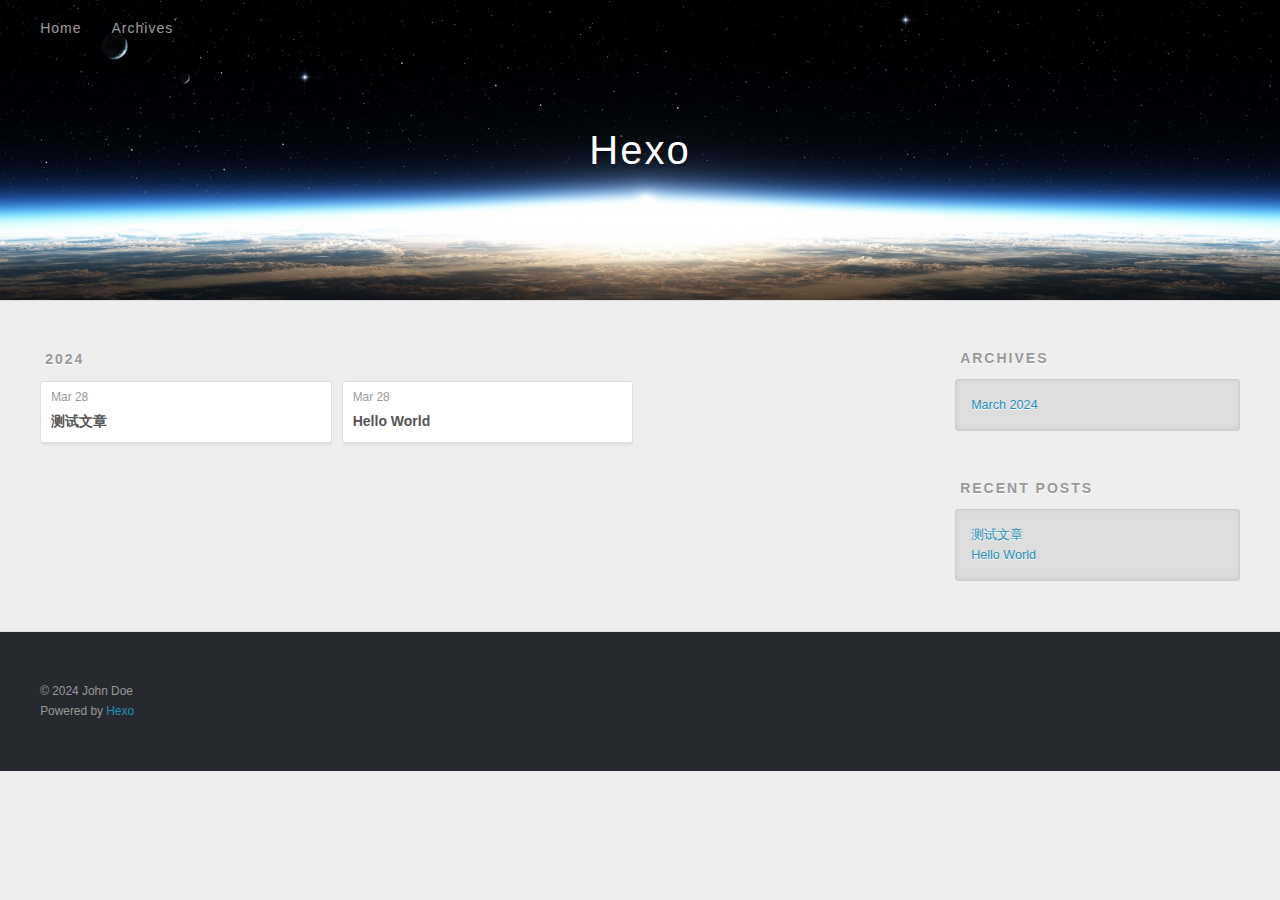
==== archives/index.html @ 07e9a126 "Site updated: 2024-03-28 12:06:29" ====
<!DOCTYPE html>
<html>
<head>
  <meta charset="utf-8">
  
  
  <title>Archives | Hexo</title>
  <meta name="viewport" content="width=device-width, initial-scale=1, shrink-to-fit=no">
  <meta property="og:type" content="website">
<meta property="og:title" content="Hexo">
<meta property="og:url" content="http://example.com/archives/index.html">
<meta property="og:site_name" content="Hexo">
<meta property="og:locale" content="en_US">
<meta property="article:author" content="John Doe">
<meta name="twitter:card" content="summary">
  
    <link rel="alternate" href="/atom.xml" title="Hexo" type="application/atom+xml">
  
  
    <link rel="shortcut icon" href="/favicon.png">
  
  
  
<link rel="stylesheet" href="/css/style.css">

  
    
<link rel="stylesheet" href="/fancybox/jquery.fancybox.min.css">

  
  
<meta name="generator" content="Hexo 7.1.1"></head>

<body>
  <div id="container">
    <div id="wrap">
      <header id="header">
  <div id="banner"></div>
  <div id="header-outer" class="outer">
    <div id="header-title" class="inner">
      <h1 id="logo-wrap">
        <a href="/" id="logo">Hexo</a>
      </h1>
      
    </div>
    <div id="header-inner" class="inner">
      <nav id="main-nav">
        <a id="main-nav-toggle" class="nav-icon"><span class="fa fa-bars"></span></a>
        
          <a class="main-nav-link" href="/">Home</a>
        
          <a class="main-nav-link" href="/archives">Archives</a>
        
      </nav>
      <nav id="sub-nav">
        
        
          <a class="nav-icon" href="/atom.xml" title="RSS Feed"><span class="fa fa-rss"></span></a>
        
        <a class="nav-icon nav-search-btn" title="Search"><span class="fa fa-search"></span></a>
      </nav>
      <div id="search-form-wrap">
        <form action="//google.com/search" method="get" accept-charset="UTF-8" class="search-form"><input type="search" name="q" class="search-form-input" placeholder="Search"><button type="submit" class="search-form-submit">&#xF002;</button><input type="hidden" name="sitesearch" value="http://example.com"></form>
      </div>
    </div>
  </div>
</header>

      <div class="outer">
        <section id="main">
  
  
    
    
      
      
      <section class="archives-wrap">
        <div class="archive-year-wrap">
          <a href="/archives/2024" class="archive-year">2024</a>
        </div>
        <div class="archives">
    
    <article class="archive-article archive-type-post">
  <div class="archive-article-inner">
    <header class="archive-article-header">
      <a href="/2024/03/28/%E6%B5%8B%E8%AF%95%E6%96%87%E7%AB%A0/" class="archive-article-date">
  <time class="dt-published" datetime="2024-03-28T04:05:07.000Z" itemprop="datePublished">Mar 28</time>
</a>
      
  
    <h1 itemprop="name">
      <a class="archive-article-title" href="/2024/03/28/%E6%B5%8B%E8%AF%95%E6%96%87%E7%AB%A0/">测试文章</a>
    </h1>
  

    </header>
  </div>
</article>
  
    
    
    <article class="archive-article archive-type-post">
  <div class="archive-article-inner">
    <header class="archive-article-header">
      <a href="/2024/03/28/hello-world/" class="archive-article-date">
  <time class="dt-published" datetime="2024-03-28T03:51:41.399Z" itemprop="datePublished">Mar 28</time>
</a>
      
  
    <h1 itemprop="name">
      <a class="archive-article-title" href="/2024/03/28/hello-world/">Hello World</a>
    </h1>
  

    </header>
  </div>
</article>
  
  
    </div></section>
  


</section>
        
          <aside id="sidebar">
  
    

  
    

  
    
  
    
  <div class="widget-wrap">
    <h3 class="widget-title">Archives</h3>
    <div class="widget">
      <ul class="archive-list"><li class="archive-list-item"><a class="archive-list-link" href="/archives/2024/03/">March 2024</a></li></ul>
    </div>
  </div>


  
    
  <div class="widget-wrap">
    <h3 class="widget-title">Recent Posts</h3>
    <div class="widget">
      <ul>
        
          <li>
            <a href="/2024/03/28/%E6%B5%8B%E8%AF%95%E6%96%87%E7%AB%A0/">测试文章</a>
          </li>
        
          <li>
            <a href="/2024/03/28/hello-world/">Hello World</a>
          </li>
        
      </ul>
    </div>
  </div>

  
</aside>
        
      </div>
      <footer id="footer">
  
  <div class="outer">
    <div id="footer-info" class="inner">
      
      &copy; 2024 John Doe<br>
      Powered by <a href="https://hexo.io/" target="_blank">Hexo</a>
    </div>
  </div>
</footer>

    </div>
    <nav id="mobile-nav">
  
    <a href="/" class="mobile-nav-link">Home</a>
  
    <a href="/archives" class="mobile-nav-link">Archives</a>
  
</nav>
    


<script src="/js/jquery-3.6.4.min.js"></script>



  
<script src="/fancybox/jquery.fancybox.min.js"></script>




<script src="/js/script.js"></script>





  </div>
</body>
</html>
---- css/style.css ----
body {
  width: 100%;
}
body:before,
body:after {
  content: "";
  display: table;
}
body:after {
  clear: both;
}
html,
body,
div,
span,
applet,
object,
iframe,
h1,
h2,
h3,
h4,
h5,
h6,
p,
blockquote,
pre,
a,
abbr,
acronym,
address,
big,
cite,
code,
del,
dfn,
em,
img,
ins,
kbd,
q,
s,
samp,
small,
strike,
strong,
sub,
sup,
tt,
var,
dl,
dt,
dd,
ol,
ul,
li,
fieldset,
form,
label,
legend,
table,
caption,
tbody,
tfoot,
thead,
tr,
th,
td {
  margin: 0;
  padding: 0;
  border: 0;
  outline: 0;
  font-weight: inherit;
  font-style: inherit;
  font-family: inherit;
  font-size: 100%;
  vertical-align: baseline;
}
body {
  line-height: 1;
  color: #000;
  background: #fff;
}
ol,
ul {
  list-style: none;
}
table {
  border-collapse: separate;
  border-spacing: 0;
  vertical-align: middle;
}
caption,
th,
td {
  text-align: left;
  font-weight: normal;
  vertical-align: middle;
}
a img {
  border: none;
}
input,
button {
  margin: 0;
  padding: 0;
}
input::-moz-focus-inner,
button::-moz-focus-inner {
  border: 0;
  padding: 0;
}
html,
body,
#container {
  height: 100%;
}
body {
  background: #eee;
  font: 14px -apple-system, BlinkMacSystemFont, "Segoe UI", "Roboto", "Oxygen", "Ubuntu", "Cantarell", "Fira Sans", "Droid Sans", "Helvetica Neue", sans-serif;
  -webkit-text-size-adjust: 100%;
}
.outer {
  max-width: 1220px;
  margin: 0 auto;
  padding: 0 20px;
}
.outer:before,
.outer:after {
  content: "";
  display: table;
}
.outer:after {
  clear: both;
}
.inner {
  display: inline;
  float: left;
  width: 98.33333333333333%;
  margin: 0 0.833333333333333%;
}
.left,
.alignleft {
  float: left;
}
.right,
.alignright {
  float: right;
}
.clear {
  clear: both;
}
#container {
  position: relative;
}
.mobile-nav-on {
  overflow: hidden;
}
#wrap {
  height: 100%;
  width: 100%;
  position: absolute;
  top: 0;
  left: 0;
  -webkit-transition: 0.2s ease-out;
  -moz-transition: 0.2s ease-out;
  -ms-transition: 0.2s ease-out;
  transition: 0.2s ease-out;
  z-index: 1;
  background: #eee;
}
.mobile-nav-on #wrap {
  left: 280px;
}
@media screen and (min-width: 768px) {
  #main {
    display: inline;
    float: left;
    width: 73.33333333333333%;
    margin: 0 0.833333333333333%;
  }
}
.article-date,
.article-category-link,
.archive-year,
.widget-title {
  text-decoration: none;
  text-transform: uppercase;
  letter-spacing: 2px;
  color: #999;
  margin-bottom: 1em;
  margin-left: 5px;
  line-height: 1em;
  text-shadow: 0 1px #fff;
  font-weight: bold;
}
.article-inner,
.archive-article-inner {
  background: #fff;
  -webkit-box-shadow: 1px 2px 3px #ddd;
  box-shadow: 1px 2px 3px #ddd;
  border: 1px solid #ddd;
  border-radius: 3px;
}
.article-entry h1,
.widget h1 {
  font-size: 2em;
}
.article-entry h2,
.widget h2 {
  font-size: 1.5em;
}
.article-entry h3,
.widget h3 {
  font-size: 1.3em;
}
.article-entry h4,
.widget h4 {
  font-size: 1.2em;
}
.article-entry h5,
.widget h5 {
  font-size: 1em;
}
.article-entry h6,
.widget h6 {
  font-size: 1em;
  color: #999;
}
.article-entry hr,
.widget hr {
  border: 1px dashed #ddd;
}
.article-entry strong,
.widget strong {
  font-weight: bold;
}
.article-entry em,
.widget em,
.article-entry cite,
.widget cite {
  font-style: italic;
}
.article-entry sup,
.widget sup,
.article-entry sub,
.widget sub {
  font-size: 0.75em;
  line-height: 0;
  position: relative;
  vertical-align: baseline;
}
.article-entry sup,
.widget sup {
  top: -0.5em;
}
.article-entry sub,
.widget sub {
  bottom: -0.2em;
}
.article-entry small,
.widget small {
  font-size: 0.85em;
}
.article-entry acronym,
.widget acronym,
.article-entry abbr,
.widget abbr {
  border-bottom: 1px dotted;
}
.article-entry ul,
.widget ul,
.article-entry ol,
.widget ol,
.article-entry dl,
.widget dl {
  margin: 0 20px;
  line-height: 1.6em;
}
.article-entry ul ul,
.widget ul ul,
.article-entry ol ul,
.widget ol ul,
.article-entry ul ol,
.widget ul ol,
.article-entry ol ol,
.widget ol ol {
  margin-top: 0;
  margin-bottom: 0;
}
.article-entry ul,
.widget ul {
  list-style: disc;
}
.article-entry ol,
.widget ol {
  list-style: decimal;
}
.article-entry dt,
.widget dt {
  font-weight: bold;
}
#header {
  height: 300px;
  position: relative;
  border-bottom: 1px solid #ddd;
}
#header:before,
#header:after {
  content: "";
  position: absolute;
  left: 0;
  right: 0;
  height: 40px;
}
#header:before {
  top: 0;
  background: -webkit-linear-gradient(rgba(0,0,0,0.2), transparent);
  background: -moz-linear-gradient(rgba(0,0,0,0.2), transparent);
  background: -ms-linear-gradient(rgba(0,0,0,0.2), transparent);
  background: linear-gradient(rgba(0,0,0,0.2), transparent);
}
#header:after {
  bottom: 0;
  background: -webkit-linear-gradient(transparent, rgba(0,0,0,0.2));
  background: -moz-linear-gradient(transparent, rgba(0,0,0,0.2));
  background: -ms-linear-gradient(transparent, rgba(0,0,0,0.2));
  background: linear-gradient(transparent, rgba(0,0,0,0.2));
}
#header-outer {
  height: 100%;
  position: relative;
}
#header-inner {
  position: relative;
  overflow: hidden;
}
#banner {
  position: absolute;
  top: 0;
  left: 0;
  width: 100%;
  height: 100%;
  background: url("images/banner.jpg") center #000;
  background-size: cover;
  z-index: -1;
}
#header-title {
  text-align: center;
  height: 40px;
  position: absolute;
  top: 50%;
  left: 0;
  margin-top: -20px;
}
#logo,
#subtitle {
  text-decoration: none;
  color: #fff;
  font-weight: 300;
  text-shadow: 0 1px 4px rgba(0,0,0,0.3);
}
#logo {
  font-size: 40px;
  line-height: 40px;
  letter-spacing: 2px;
}
#subtitle {
  font-size: 16px;
  line-height: 16px;
  letter-spacing: 1px;
}
#subtitle-wrap {
  margin-top: 16px;
}
#main-nav {
  float: left;
  margin-left: -15px;
}
.nav-icon,
.main-nav-link {
  float: left;
  color: #fff;
  opacity: 0.6;
  text-decoration: none;
  text-shadow: 0 1px rgba(0,0,0,0.2);
  -webkit-transition: opacity 0.2s;
  -moz-transition: opacity 0.2s;
  -ms-transition: opacity 0.2s;
  transition: opacity 0.2s;
  display: block;
  padding: 20px 15px;
}
.nav-icon:hover,
.main-nav-link:hover {
  opacity: 1;
}
.nav-icon {
  text-align: center;
  font-size: 14px;
  width: 14px;
  height: 14px;
  padding: 20px 15px;
  position: relative;
  cursor: pointer;
}
.main-nav-link {
  font-weight: 300;
  letter-spacing: 1px;
}
@media screen and (max-width: 479px) {
  .main-nav-link {
    display: none;
  }
}
#main-nav-toggle {
  display: none;
}
@media screen and (max-width: 479px) {
  #main-nav-toggle {
    display: block;
  }
}
#sub-nav {
  float: right;
  margin-right: -15px;
}
#search-form-wrap {
  position: absolute;
  top: 15px;
  width: 150px;
  height: 30px;
  right: -150px;
  opacity: 0;
  -webkit-transition: 0.2s ease-out;
  -moz-transition: 0.2s ease-out;
  -ms-transition: 0.2s ease-out;
  transition: 0.2s ease-out;
}
#search-form-wrap.on {
  opacity: 1;
  right: 0;
}
@media screen and (max-width: 479px) {
  #search-form-wrap {
    width: 100%;
    right: -100%;
  }
}
.search-form {
  position: absolute;
  top: 0;
  left: 0;
  right: 0;
  background: #fff;
  padding: 5px 15px;
  border-radius: 15px;
  -webkit-box-shadow: 0 0 10px rgba(0,0,0,0.3);
  box-shadow: 0 0 10px rgba(0,0,0,0.3);
}
.search-form-input {
  border: none;
  background: none;
  color: #555;
  width: 100%;
  font: 13px -apple-system, BlinkMacSystemFont, "Segoe UI", "Roboto", "Oxygen", "Ubuntu", "Cantarell", "Fira Sans", "Droid Sans", "Helvetica Neue", sans-serif;
  outline: none;
}
.search-form-input::-webkit-search-results-decoration,
.search-form-input::-webkit-search-cancel-button {
  -webkit-appearance: none;
}
.search-form-submit {
  position: absolute;
  top: 50%;
  right: 10px;
  margin-top: -7px;
  font: 13px ForkAwesome;
  border: none;
  background: none;
  color: #bbb;
  cursor: pointer;
}
.search-form-submit:hover,
.search-form-submit:focus {
  color: #777;
}
.article {
  margin: 50px 0;
}
.article-inner {
  overflow: hidden;
}
.article-meta:before,
.article-meta:after {
  content: "";
  display: table;
}
.article-meta:after {
  clear: both;
}
.article-date {
  float: left;
}
.article-category {
  float: left;
  line-height: 1em;
  color: #ccc;
  text-shadow: 0 1px #fff;
  margin-left: 8px;
}
.article-category:before {
  content: "\2022";
}
.article-category-link {
  margin: 0 12px 1em;
}
.article-header {
  padding: 20px 20px 0;
}
.article-title {
  text-decoration: none;
  font-size: 2em;
  font-weight: bold;
  color: #555;
  line-height: 1.1em;
  -webkit-transition: color 0.2s;
  -moz-transition: color 0.2s;
  -ms-transition: color 0.2s;
  transition: color 0.2s;
}
a.article-title:hover {
  color: #258fb8;
}
.article-entry {
  color: #555;
  padding: 0 20px;
}
.article-entry:before,
.article-entry:after {
  content: "";
  display: table;
}
.article-entry:after {
  clear: both;
}
.article-entry p,
.article-entry table {
  line-height: 1.6em;
  margin: 1.6em 0;
}
.article-entry h1,
.article-entry h2,
.article-entry h3,
.article-entry h4,
.article-entry h5,
.article-entry h6 {
  font-weight: bold;
}
.article-entry h1,
.article-entry h2,
.article-entry h3,
.article-entry h4,
.article-entry h5,
.article-entry h6 {
  line-height: 1.1em;
  margin: 1.1em 0;
}
.article-entry a {
  color: #258fb8;
  text-decoration: none;
}
.article-entry a:hover {
  text-decoration: underline;
}
.article-entry ul,
.article-entry ol,
.article-entry dl {
  margin-top: 1.6em;
  margin-bottom: 1.6em;
}
.article-entry img,
.article-entry video {
  max-width: 100%;
  height: auto;
  display: block;
  margin: auto;
}
.article-entry iframe {
  border: none;
}
.article-entry table {
  width: 100%;
  border-collapse: collapse;
  border-spacing: 0;
}
.article-entry th {
  font-weight: bold;
  border-bottom: 3px solid #ddd;
  padding-bottom: 0.5em;
}
.article-entry td {
  border-bottom: 1px solid #ddd;
  padding: 10px 0;
}
.article-entry blockquote {
  font-family: Georgia, "Times New Roman", serif;
  margin: 1.6em 20px;
  text-align: center;
}
.article-entry blockquote footer {
  font-size: 14px;
  margin: 1.6em 0;
  font-family: -apple-system, BlinkMacSystemFont, "Segoe UI", "Roboto", "Oxygen", "Ubuntu", "Cantarell", "Fira Sans", "Droid Sans", "Helvetica Neue", sans-serif;
}
.article-entry blockquote footer cite:before {
  content: "—";
  padding: 0 0.5em;
}
.article-entry .pullquote {
  text-align: left;
  width: 45%;
  margin: 0;
}
.article-entry .pullquote.left {
  margin-left: 0.5em;
  margin-right: 1em;
}
.article-entry .pullquote.right {
  margin-right: 0.5em;
  margin-left: 1em;
}
.article-entry .caption {
  color: #999;
  display: block;
  font-size: 0.9em;
  margin-top: 0.5em;
  position: relative;
  text-align: center;
}
.article-entry .video-container {
  position: relative;
  padding-top: 56.25%;
  height: 0;
  overflow: hidden;
}
.article-entry .video-container iframe,
.article-entry .video-container object,
.article-entry .video-container embed {
  position: absolute;
  top: 0;
  left: 0;
  width: 100%;
  height: 100%;
  margin-top: 0;
}
.article-more-link a {
  display: inline-block;
  line-height: 1em;
  padding: 6px 15px;
  border-radius: 15px;
  background: #eee;
  color: #999;
  text-shadow: 0 1px #fff;
  text-decoration: none;
}
.article-more-link a:hover {
  background: #258fb8;
  color: #fff;
  text-decoration: none;
  text-shadow: 0 1px #1e7293;
}
.article-footer {
  font-size: 0.85em;
  line-height: 1.6em;
  border-top: 1px solid #ddd;
  padding-top: 1.6em;
  margin: 0 20px 20px;
}
.article-footer:before,
.article-footer:after {
  content: "";
  display: table;
}
.article-footer:after {
  clear: both;
}
.article-footer a {
  color: #999;
  text-decoration: none;
}
.article-footer a:hover {
  color: #555;
}
.article-tag-list-item {
  float: left;
  margin-right: 10px;
}
.article-tag-list-link:before {
  content: "#";
}
.article-comment-link {
  float: right;
}
.article-comment-link:before {
  padding-right: 8px;
}
.article-share-link {
  cursor: pointer;
  float: right;
  margin-left: 20px;
}
.article-share-link:before {
  padding-right: 6px;
}
#article-nav {
  position: relative;
}
#article-nav:before,
#article-nav:after {
  content: "";
  display: table;
}
#article-nav:after {
  clear: both;
}
@media screen and (min-width: 768px) {
  #article-nav {
    margin: 50px 0;
  }
  #article-nav:before {
    width: 8px;
    height: 8px;
    position: absolute;
    top: 50%;
    left: 50%;
    margin-top: -4px;
    margin-left: -4px;
    content: "";
    border-radius: 50%;
    background: #ddd;
    -webkit-box-shadow: 0 1px 2px #fff;
    box-shadow: 0 1px 2px #fff;
  }
}
.article-nav-link-wrap {
  text-decoration: none;
  text-shadow: 0 1px #fff;
  color: #999;
  -webkit-box-sizing: border-box;
  -moz-box-sizing: border-box;
  box-sizing: border-box;
  margin-top: 50px;
  text-align: center;
  display: block;
}
.article-nav-link-wrap:hover {
  color: #555;
}
@media screen and (min-width: 768px) {
  .article-nav-link-wrap {
    width: 50%;
    margin-top: 0;
  }
}
@media screen and (min-width: 768px) {
  #article-nav-newer {
    float: left;
    text-align: right;
    padding-right: 20px;
  }
}
@media screen and (min-width: 768px) {
  #article-nav-older {
    float: right;
    text-align: left;
    padding-left: 20px;
  }
}
.article-nav-caption {
  text-transform: uppercase;
  letter-spacing: 2px;
  color: #ddd;
  line-height: 1em;
  font-weight: bold;
}
#article-nav-newer .article-nav-caption {
  margin-right: -2px;
}
.article-nav-title {
  font-size: 0.85em;
  line-height: 1.6em;
  margin-top: 0.5em;
}
.article-share-box {
  position: absolute;
  display: none;
  background: #fff;
  -webkit-box-shadow: 1px 2px 10px rgba(0,0,0,0.2);
  box-shadow: 1px 2px 10px rgba(0,0,0,0.2);
  border-radius: 3px;
  margin-left: -145px;
  overflow: hidden;
  z-index: 1;
}
.article-share-box.on {
  display: block;
}
.article-share-input {
  width: 100%;
  background: none;
  -webkit-box-sizing: border-box;
  -moz-box-sizing: border-box;
  box-sizing: border-box;
  font: 14px -apple-system, BlinkMacSystemFont, "Segoe UI", "Roboto", "Oxygen", "Ubuntu", "Cantarell", "Fira Sans", "Droid Sans", "Helvetica Neue", sans-serif;
  padding: 0 15px;
  color: #555;
  outline: none;
  border: 1px solid #ddd;
  border-radius: 3px 3px 0 0;
  height: 36px;
  line-height: 36px;
}
.article-share-links {
  background: #eee;
}
.article-share-links:before,
.article-share-links:after {
  content: "";
  display: table;
}
.article-share-links:after {
  clear: both;
}
.article-share-twitter,
.article-share-facebook,
.article-share-pinterest,
.article-share-linkedin {
  width: 50px;
  height: 36px;
  display: block;
  float: left;
  position: relative;
  color: #999;
  text-shadow: 0 1px #fff;
}
.article-share-twitter:before,
.article-share-facebook:before,
.article-share-pinterest:before,
.article-share-linkedin:before {
  font-size: 20px;
  width: 20px;
  height: 20px;
  position: absolute;
  top: 50%;
  left: 50%;
  margin-top: -10px;
  margin-left: -10px;
  text-align: center;
}
.article-share-twitter:hover,
.article-share-facebook:hover,
.article-share-pinterest:hover,
.article-share-linkedin:hover {
  color: #fff;
}
.article-share-twitter:hover {
  background: #00aced;
  text-shadow: 0 1px #008abe;
}
.article-share-facebook:hover {
  background: #3b5998;
  text-shadow: 0 1px #2f477a;
}
.article-share-pinterest:hover {
  background: #cb2027;
  text-shadow: 0 1px #a21a1f;
}
.article-share-linkedin:hover {
  background: #0077b5;
  text-shadow: 0 1px #005f91;
}
.article-gallery {
  background: #000;
  position: relative;
}
.article-gallery-photos {
  position: relative;
  overflow: hidden;
}
.article-gallery-img {
  display: none;
  max-width: 100%;
}
.article-gallery-img:first-child {
  display: block;
}
.article-gallery-img.loaded {
  position: absolute;
  display: block;
}
.article-gallery-img img {
  display: block;
  max-width: 100%;
  margin: 0 auto;
}
#comments {
  background: #fff;
  -webkit-box-shadow: 1px 2px 3px #ddd;
  box-shadow: 1px 2px 3px #ddd;
  padding: 20px;
  border: 1px solid #ddd;
  border-radius: 3px;
  margin: 50px 0;
}
#comments a {
  color: #258fb8;
}
.archives-wrap {
  margin: 50px 0;
}
.archives:before,
.archives:after {
  content: "";
  display: table;
}
.archives:after {
  clear: both;
}
.archive-year-wrap {
  margin-bottom: 1em;
}
.archives {
  -webkit-column-gap: 10px;
  -moz-column-gap: 10px;
  column-gap: 10px;
}
@media screen and (min-width: 480px) and (max-width: 767px) {
  .archives {
    -webkit-column-count: 2;
    -moz-column-count: 2;
    column-count: 2;
  }
}
@media screen and (min-width: 768px) {
  .archives {
    -webkit-column-count: 3;
    -moz-column-count: 3;
    column-count: 3;
  }
}
.archive-article {
  -webkit-column-break-inside: avoid;
  page-break-inside: avoid;
  overflow: hidden;
  break-inside: avoid-column;
}
.archive-article-inner {
  padding: 10px;
  margin-bottom: 15px;
}
.archive-article-title {
  text-decoration: none;
  font-weight: bold;
  color: #555;
  -webkit-transition: color 0.2s;
  -moz-transition: color 0.2s;
  -ms-transition: color 0.2s;
  transition: color 0.2s;
  line-height: 1.6em;
}
.archive-article-title:hover {
  color: #258fb8;
}
.archive-article-footer {
  margin-top: 1em;
}
.archive-article-date {
  color: #999;
  text-decoration: none;
  font-size: 0.85em;
  line-height: 1em;
  margin-bottom: 0.5em;
  display: block;
}
#page-nav {
  margin: 50px auto;
  background: #fff;
  -webkit-box-shadow: 1px 2px 3px #ddd;
  box-shadow: 1px 2px 3px #ddd;
  border: 1px solid #ddd;
  border-radius: 3px;
  text-align: center;
  color: #999;
  overflow: hidden;
}
#page-nav:before,
#page-nav:after {
  content: "";
  display: table;
}
#page-nav:after {
  clear: both;
}
#page-nav a,
#page-nav span {
  padding: 10px 20px;
  line-height: 1;
  height: 2ex;
}
#page-nav a {
  color: #999;
  text-decoration: none;
}
#page-nav a:hover {
  background: #999;
  color: #fff;
}
#page-nav .prev {
  float: left;
}
#page-nav .next {
  float: right;
}
#page-nav .page-number {
  display: inline-block;
}
@media screen and (max-width: 479px) {
  #page-nav .page-number {
    display: none;
  }
}
#page-nav .current {
  color: #555;
  font-weight: bold;
}
#page-nav .space {
  color: #ddd;
}
#footer {
  background: #262a30;
  padding: 50px 0;
  border-top: 1px solid #ddd;
  color: #999;
}
#footer a {
  color: #258fb8;
  text-decoration: none;
}
#footer a:hover {
  text-decoration: underline;
}
#footer-info {
  line-height: 1.6em;
  font-size: 0.85em;
}
.article-entry pre,
.article-entry .highlight {
  background: #2d2d2d;
  margin: 0 -20px;
  padding: 15px 20px;
  border-style: solid;
  border-color: #ddd;
  border-width: 1px 0;
  overflow: auto;
  color: #ccc;
  line-height: 22.400000000000002px;
}
.article-entry .highlight .gutter pre,
.article-entry .gist .gist-file .gist-data .line-numbers {
  color: #666;
  font-size: 0.85em;
}
.article-entry pre,
.article-entry code {
  font-family: "Source Code Pro", Consolas, Monaco, Menlo, Consolas, monospace;
}
.article-entry code {
  background: #eee;
  text-shadow: 0 1px #fff;
  padding: 0 0.3em;
}
.article-entry pre code {
  background: none;
  text-shadow: none;
  padding: 0;
}
.article-entry .highlight pre {
  border: none;
  margin: 0;
  padding: 0;
}
.article-entry .highlight table {
  margin: 0;
  width: auto;
}
.article-entry .highlight td {
  border: none;
  padding: 0;
}
.article-entry .highlight figcaption {
  font-size: 0.85em;
  color: #999;
  line-height: 1em;
  margin-bottom: 1em;
}
.article-entry .highlight figcaption:before,
.article-entry .highlight figcaption:after {
  content: "";
  display: table;
}
.article-entry .highlight figcaption:after {
  clear: both;
}
.article-entry .highlight figcaption a {
  float: right;
}
.article-entry .highlight .gutter {
  -moz-user-select: none;
  -ms-user-select: none;
  -webkit-user-select: none;
  -webkit-user-select: none;
  -moz-user-select: none;
  -ms-user-select: none;
  user-select: none;
}
.article-entry .highlight .gutter pre {
  text-align: right;
  padding-right: 20px;
}
.article-entry .highlight .line {
  height: 22.400000000000002px;
}
.article-entry .highlight .line.marked {
  background: #515151;
}
.article-entry .gist {
  margin: 0 -20px;
  border-style: solid;
  border-color: #ddd;
  border-width: 1px 0;
  background: #2d2d2d;
  padding: 15px 20px 15px 0;
}
.article-entry .gist .gist-file {
  border: none;
  font-family: "Source Code Pro", Consolas, Monaco, Menlo, Consolas, monospace;
  margin: 0;
}
.article-entry .gist .gist-file .gist-data {
  background: none;
  border: none;
}
.article-entry .gist .gist-file .gist-data .line-numbers {
  background: none;
  border: none;
  padding: 0 20px 0 0;
}
.article-entry .gist .gist-file .gist-data .line-data {
  padding: 0 !important;
}
.article-entry .gist .gist-file .highlight {
  margin: 0;
  padding: 0;
  border: none;
}
.article-entry .gist .gist-file .gist-meta {
  background: #2d2d2d;
  color: #999;
  font: 0.85em -apple-system, BlinkMacSystemFont, "Segoe UI", "Roboto", "Oxygen", "Ubuntu", "Cantarell", "Fira Sans", "Droid Sans", "Helvetica Neue", sans-serif;
  text-shadow: 0 0;
  padding: 0;
  margin-top: 1em;
  margin-left: 20px;
}
.article-entry .gist .gist-file .gist-meta a {
  color: #258fb8;
  font-weight: normal;
}
.article-entry .gist .gist-file .gist-meta a:hover {
  text-decoration: underline;
}
pre .comment,
pre .title {
  color: #999;
}
pre .variable,
pre .attribute,
pre .tag,
pre .regexp,
pre .ruby .constant,
pre .xml .tag .title,
pre .xml .pi,
pre .xml .doctype,
pre .html .doctype,
pre .css .id,
pre .css .class,
pre .css .pseudo {
  color: #f2777a;
}
pre .number,
pre .preprocessor,
pre .built_in,
pre .literal,
pre .params,
pre .constant {
  color: #f99157;
}
pre .class,
pre .ruby .class .title,
pre .css .rules .attribute {
  color: #9c9;
}
pre .string,
pre .value,
pre .inheritance,
pre .header,
pre .ruby .symbol,
pre .xml .cdata {
  color: #9c9;
}
pre .css .hexcolor {
  color: #6cc;
}
pre .function,
pre .python .decorator,
pre .python .title,
pre .ruby .function .title,
pre .ruby .title .keyword,
pre .perl .sub,
pre .javascript .title,
pre .coffeescript .title {
  color: #69c;
}
pre .keyword,
pre .javascript .function {
  color: #c9c;
}
@media screen and (max-width: 479px) {
  #mobile-nav {
    position: absolute;
    top: 0;
    left: 0;
    width: 280px;
    height: 100%;
    background: #191919;
    border-right: 1px solid #fff;
  }
}
@media screen and (max-width: 479px) {
  .mobile-nav-link {
    display: block;
    color: #999;
    text-decoration: none;
    padding: 15px 20px;
    font-weight: bold;
  }
  .mobile-nav-link:hover {
    color: #fff;
  }
}
@media screen and (min-width: 768px) {
  #sidebar {
    display: inline;
    float: left;
    width: 23.333333333333332%;
    margin: 0 0.833333333333333%;
  }
}
.widget-wrap {
  margin: 50px 0;
}
.widget {
  color: #777;
  text-shadow: 0 1px #fff;
  background: #ddd;
  -webkit-box-shadow: 0 -1px 4px #ccc inset;
  box-shadow: 0 -1px 4px #ccc inset;
  border: 1px solid #ccc;
  padding: 15px;
  border-radius: 3px;
}
.widget a {
  color: #258fb8;
  text-decoration: none;
}
.widget a:hover {
  text-decoration: underline;
}
.widget ul ul,
.widget ol ul,
.widget dl ul,
.widget ul ol,
.widget ol ol,
.widget dl ol,
.widget ul dl,
.widget ol dl,
.widget dl dl {
  margin-left: 15px;
  list-style: disc;
}
.widget {
  line-height: 1.6em;
  word-wrap: break-word;
  font-size: 0.9em;
}
.widget ul,
.widget ol {
  list-style: none;
  margin: 0;
}
.widget ul ul,
.widget ol ul,
.widget ul ol,
.widget ol ol {
  margin: 0 20px;
}
.widget ul ul,
.widget ol ul {
  list-style: disc;
}
.widget ul ol,
.widget ol ol {
  list-style: decimal;
}
.category-list-count,
.tag-list-count,
.archive-list-count {
  padding-left: 5px;
  color: #999;
  font-size: 0.85em;
}
.category-list-count:before,
.tag-list-count:before,
.archive-list-count:before {
  content: "(";
}
.category-list-count:after,
.tag-list-count:after,
.archive-list-count:after {
  content: ")";
}
.tagcloud a {
  margin-right: 5px;
  display: inline-block;
}
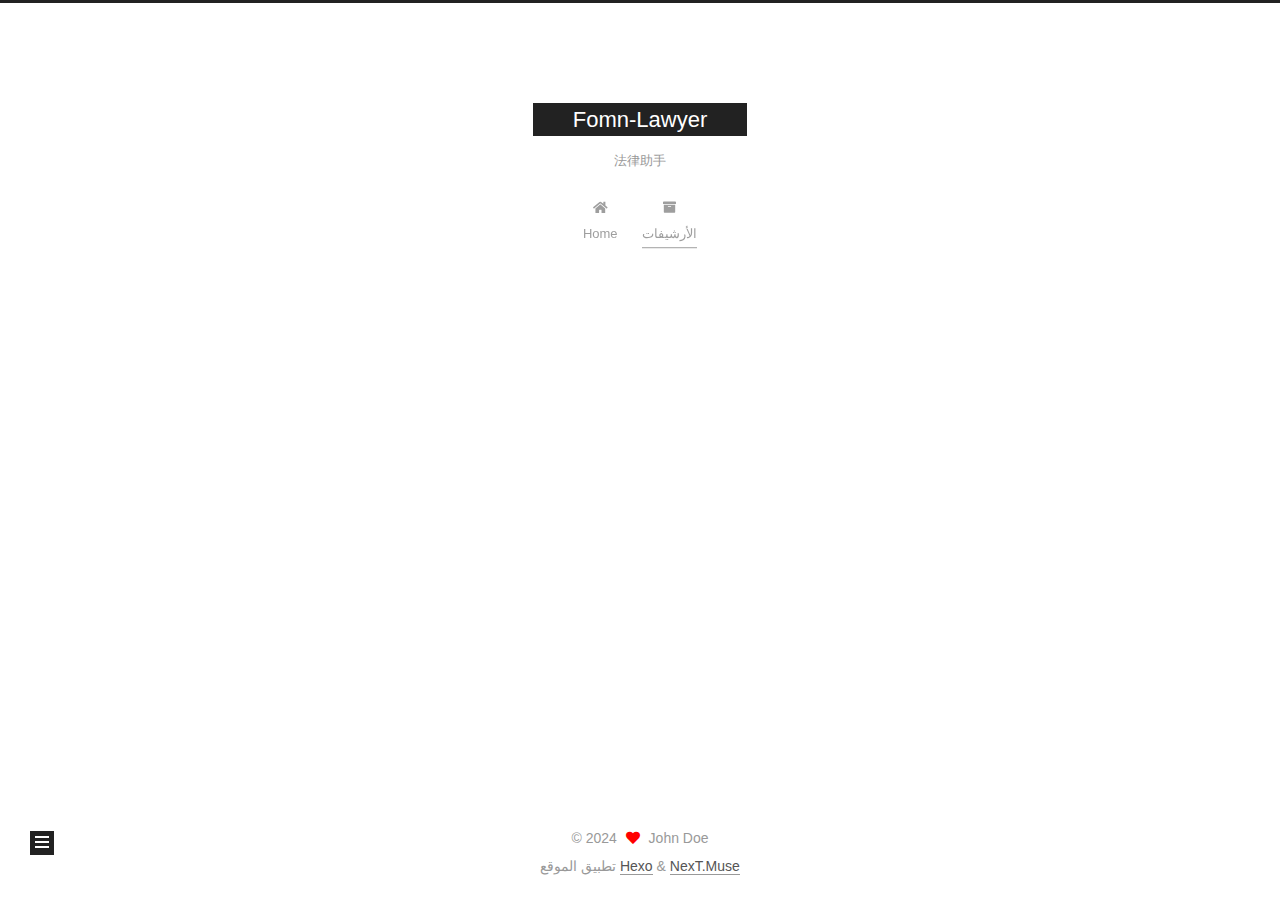
==== commit 5235390e: "Site updated: 2024-03-28 13:08:36" ====
--- a/archives/index.html
+++ b/archives/index.html
@@ -1,208 +1,361 @@
 <!DOCTYPE html>
-<html>
+<html lang="zh-Hans">
 <head>
-  <meta charset="utf-8">
-  
-  
-  <title>Archives | Hexo</title>
-  <meta name="viewport" content="width=device-width, initial-scale=1, shrink-to-fit=no">
+  <meta charset="UTF-8">
+<meta name="viewport" content="width=device-width, initial-scale=1, maximum-scale=2">
+<meta name="theme-color" content="#222">
+<meta name="generator" content="Hexo 7.1.1">
+  <link rel="apple-touch-icon" sizes="180x180" href="/images/apple-touch-icon-next.png">
+  <link rel="icon" type="image/png" sizes="32x32" href="/images/favicon-32x32-next.png">
+  <link rel="icon" type="image/png" sizes="16x16" href="/images/favicon-16x16-next.png">
+  <link rel="mask-icon" href="/images/logo.svg" color="#222">
+
+<link rel="stylesheet" href="/css/main.css">
+
+
+<link rel="stylesheet" href="/lib/font-awesome/css/all.min.css">
+
+<script id="hexo-configurations">
+    var NexT = window.NexT || {};
+    var CONFIG = {"hostname":"fomn-lawyer.github.io","root":"/","scheme":"Muse","version":"7.8.0","exturl":false,"sidebar":{"position":"left","display":"post","padding":18,"offset":12,"onmobile":false},"copycode":{"enable":false,"show_result":false,"style":null},"back2top":{"enable":true,"sidebar":false,"scrollpercent":false},"bookmark":{"enable":false,"color":"#222","save":"auto"},"fancybox":false,"mediumzoom":false,"lazyload":false,"pangu":false,"comments":{"style":"tabs","active":null,"storage":true,"lazyload":false,"nav":null},"algolia":{"hits":{"per_page":10},"labels":{"input_placeholder":"Search for Posts","hits_empty":"We didn't find any results for the search: ${query}","hits_stats":"${hits} results found in ${time} ms"}},"localsearch":{"enable":false,"trigger":"auto","top_n_per_article":1,"unescape":false,"preload":false},"motion":{"enable":true,"async":false,"transition":{"post_block":"fadeIn","post_header":"slideDownIn","post_body":"slideDownIn","coll_header":"slideLeftIn","sidebar":"slideUpIn"}}};
+  </script>
+
   <meta property="og:type" content="website">
-<meta property="og:title" content="Hexo">
-<meta property="og:url" content="http://example.com/archives/index.html">
-<meta property="og:site_name" content="Hexo">
-<meta property="og:locale" content="en_US">
+<meta property="og:title" content="Fomn-Lawyer">
+<meta property="og:url" content="https://fomn-lawyer.github.io/archives/index.html">
+<meta property="og:site_name" content="Fomn-Lawyer">
+<meta property="og:locale">
 <meta property="article:author" content="John Doe">
 <meta name="twitter:card" content="summary">
-  
-    <link rel="alternate" href="/atom.xml" title="Hexo" type="application/atom+xml">
-  
-  
-    <link rel="shortcut icon" href="/favicon.png">
-  
-  
-  
-<link rel="stylesheet" href="/css/style.css">
-
-  
+
+<link rel="canonical" href="https://fomn-lawyer.github.io/archives/">
+
+
+<script id="page-configurations">
+  // https://hexo.io/docs/variables.html
+  CONFIG.page = {
+    sidebar: "",
+    isHome : false,
+    isPost : false,
+    lang   : 'zh-Hans'
+  };
+</script>
+
+  <title>الأرشيف | Fomn-Lawyer</title>
+  
+
+
+
+
+
+
+  <noscript>
+  <style>
+  .use-motion .brand,
+  .use-motion .menu-item,
+  .sidebar-inner,
+  .use-motion .post-block,
+  .use-motion .pagination,
+  .use-motion .comments,
+  .use-motion .post-header,
+  .use-motion .post-body,
+  .use-motion .collection-header { opacity: initial; }
+
+  .use-motion .site-title,
+  .use-motion .site-subtitle {
+    opacity: initial;
+    top: initial;
+  }
+
+  .use-motion .logo-line-before i { left: initial; }
+  .use-motion .logo-line-after i { right: initial; }
+  </style>
+</noscript>
+
+</head>
+
+<body itemscope itemtype="http://schema.org/WebPage">
+  <div class="container use-motion">
+    <div class="headband"></div>
+
+    <header class="header" itemscope itemtype="http://schema.org/WPHeader">
+      <div class="header-inner"><div class="site-brand-container">
+  <div class="site-nav-toggle">
+    <div class="toggle" aria-label="تشغيل شريط التصفح">
+      <span class="toggle-line toggle-line-first"></span>
+      <span class="toggle-line toggle-line-middle"></span>
+      <span class="toggle-line toggle-line-last"></span>
+    </div>
+  </div>
+
+  <div class="site-meta">
+
+    <a href="/" class="brand" rel="start">
+      <span class="logo-line-before"><i></i></span>
+      <h1 class="site-title">Fomn-Lawyer</h1>
+      <span class="logo-line-after"><i></i></span>
+    </a>
+      <p class="site-subtitle" itemprop="description">法律助手</p>
+  </div>
+
+  <div class="site-nav-right">
+    <div class="toggle popup-trigger">
+    </div>
+  </div>
+</div>
+
+
+
+
+<nav class="site-nav">
+  <ul id="menu" class="main-menu menu">
+        <li class="menu-item menu-item-home">
+
+    <a href="/" rel="section"><i class="fa fa-home fa-fw"></i>Home</a>
+
+  </li>
+        <li class="menu-item menu-item-archives">
+
+    <a href="/archives/" rel="section"><i class="fa fa-archive fa-fw"></i>الأرشيفات</a>
+
+  </li>
+  </ul>
+</nav>
+
+
+
+
+</div>
+    </header>
+
     
-<link rel="stylesheet" href="/fancybox/jquery.fancybox.min.css">
-
-  
-  
-<meta name="generator" content="Hexo 7.1.1"></head>
-
-<body>
-  <div id="container">
-    <div id="wrap">
-      <header id="header">
-  <div id="banner"></div>
-  <div id="header-outer" class="outer">
-    <div id="header-title" class="inner">
-      <h1 id="logo-wrap">
-        <a href="/" id="logo">Hexo</a>
-      </h1>
+  <div class="back-to-top">
+    <i class="fa fa-arrow-up"></i>
+    <span>0%</span>
+  </div>
+
+
+    <main class="main">
+      <div class="main-inner">
+        <div class="content-wrap">
+          
+
+          <div class="content archive">
+            
+
+  
+  
+  
+  <div class="post-block">
+    <div class="posts-collapse">
+      <div class="collection-title">
+        <span class="collection-header">هِم..! 2 مقالاً بالمُجمل. واصل الكتابة.</span>
+      </div>
+
       
-    </div>
-    <div id="header-inner" class="inner">
-      <nav id="main-nav">
-        <a id="main-nav-toggle" class="nav-icon"><span class="fa fa-bars"></span></a>
+    <div class="collection-year">
+      <span class="collection-header">2024</span>
+    </div>
+
+  <article itemscope itemtype="http://schema.org/Article">
+    <header class="post-header">
+
+      <div class="post-meta">
+        <time itemprop="dateCreated"
+              datetime="2024-03-28T12:05:07+08:00"
+              content="2024-03-28">
+          03-28
+        </time>
+      </div>
+
+      <div class="post-title">
+          <a class="post-title-link" href="/2024/03/28/%E6%B5%8B%E8%AF%95%E6%96%87%E7%AB%A0/" itemprop="url">
+            <span itemprop="name">测试文章</span>
+          </a>
+      </div>
+
+    </header>
+  </article>
+
+  <article itemscope itemtype="http://schema.org/Article">
+    <header class="post-header">
+
+      <div class="post-meta">
+        <time itemprop="dateCreated"
+              datetime="2024-03-28T11:51:41+08:00"
+              content="2024-03-28">
+          03-28
+        </time>
+      </div>
+
+      <div class="post-title">
+          <a class="post-title-link" href="/2024/03/28/hello-world/" itemprop="url">
+            <span itemprop="name">Hello World</span>
+          </a>
+      </div>
+
+    </header>
+  </article>
+
+
+    </div>
+  </div>
+  
+  
+  
+
+  
+
+
+
+          </div>
+          
+
+<script>
+  window.addEventListener('tabs:register', () => {
+    let { activeClass } = CONFIG.comments;
+    if (CONFIG.comments.storage) {
+      activeClass = localStorage.getItem('comments_active') || activeClass;
+    }
+    if (activeClass) {
+      let activeTab = document.querySelector(`a[href="#comment-${activeClass}"]`);
+      if (activeTab) {
+        activeTab.click();
+      }
+    }
+  });
+  if (CONFIG.comments.storage) {
+    window.addEventListener('tabs:click', event => {
+      if (!event.target.matches('.tabs-comment .tab-content .tab-pane')) return;
+      let commentClass = event.target.classList[1];
+      localStorage.setItem('comments_active', commentClass);
+    });
+  }
+</script>
+
+        </div>
+          
+  
+  <div class="toggle sidebar-toggle">
+    <span class="toggle-line toggle-line-first"></span>
+    <span class="toggle-line toggle-line-middle"></span>
+    <span class="toggle-line toggle-line-last"></span>
+  </div>
+
+  <aside class="sidebar">
+    <div class="sidebar-inner">
+
+      <ul class="sidebar-nav motion-element">
+        <li class="sidebar-nav-toc">
+          المحتويات
+        </li>
+        <li class="sidebar-nav-overview">
+          عام
+        </li>
+      </ul>
+
+      <!--noindex-->
+      <div class="post-toc-wrap sidebar-panel">
+      </div>
+      <!--/noindex-->
+
+      <div class="site-overview-wrap sidebar-panel">
+        <div class="site-author motion-element" itemprop="author" itemscope itemtype="http://schema.org/Person">
+  <p class="site-author-name" itemprop="name">John Doe</p>
+  <div class="site-description" itemprop="description"></div>
+</div>
+<div class="site-state-wrap motion-element">
+  <nav class="site-state">
+      <div class="site-state-item site-state-posts">
+          <a href="/archives/">
         
-          <a class="main-nav-link" href="/">Home</a>
+          <span class="site-state-item-count">2</span>
+          <span class="site-state-item-name">المقالات</span>
+        </a>
+      </div>
+  </nav>
+</div>
+
+
+
+      </div>
+
+    </div>
+  </aside>
+  <div id="sidebar-dimmer"></div>
+
+
+      </div>
+    </main>
+
+    <footer class="footer">
+      <div class="footer-inner">
         
-          <a class="main-nav-link" href="/archives">Archives</a>
+
         
-      </nav>
-      <nav id="sub-nav">
+
+<div class="copyright">
+  
+  &copy; 
+  <span itemprop="copyrightYear">2024</span>
+  <span class="with-love">
+    <i class="fa fa-heart"></i>
+  </span>
+  <span class="author" itemprop="copyrightHolder">John Doe</span>
+</div>
+  <div class="powered-by">تطبيق الموقع <a href="https://hexo.io/" class="theme-link" rel="noopener" target="_blank">Hexo</a> & <a href="https://muse.theme-next.org/" class="theme-link" rel="noopener" target="_blank">NexT.Muse</a>
+  </div>
+
         
-        
-          <a class="nav-icon" href="/atom.xml" title="RSS Feed"><span class="fa fa-rss"></span></a>
-        
-        <a class="nav-icon nav-search-btn" title="Search"><span class="fa fa-search"></span></a>
-      </nav>
-      <div id="search-form-wrap">
-        <form action="//google.com/search" method="get" accept-charset="UTF-8" class="search-form"><input type="search" name="q" class="search-form-input" placeholder="Search"><button type="submit" class="search-form-submit">&#xF002;</button><input type="hidden" name="sitesearch" value="http://example.com"></form>
-      </div>
-    </div>
-  </div>
-</header>
-
-      <div class="outer">
-        <section id="main">
-  
-  
-    
-    
-      
-      
-      <section class="archives-wrap">
-        <div class="archive-year-wrap">
-          <a href="/archives/2024" class="archive-year">2024</a>
-        </div>
-        <div class="archives">
-    
-    <article class="archive-article archive-type-post">
-  <div class="archive-article-inner">
-    <header class="archive-article-header">
-      <a href="/2024/03/28/%E6%B5%8B%E8%AF%95%E6%96%87%E7%AB%A0/" class="archive-article-date">
-  <time class="dt-published" datetime="2024-03-28T04:05:07.000Z" itemprop="datePublished">Mar 28</time>
-</a>
-      
-  
-    <h1 itemprop="name">
-      <a class="archive-article-title" href="/2024/03/28/%E6%B5%8B%E8%AF%95%E6%96%87%E7%AB%A0/">测试文章</a>
-    </h1>
-  
-
-    </header>
-  </div>
-</article>
-  
-    
-    
-    <article class="archive-article archive-type-post">
-  <div class="archive-article-inner">
-    <header class="archive-article-header">
-      <a href="/2024/03/28/hello-world/" class="archive-article-date">
-  <time class="dt-published" datetime="2024-03-28T03:51:41.399Z" itemprop="datePublished">Mar 28</time>
-</a>
-      
-  
-    <h1 itemprop="name">
-      <a class="archive-article-title" href="/2024/03/28/hello-world/">Hello World</a>
-    </h1>
-  
-
-    </header>
-  </div>
-</article>
-  
-  
-    </div></section>
-  
-
-
-</section>
-        
-          <aside id="sidebar">
-  
-    
-
-  
-    
-
-  
-    
-  
-    
-  <div class="widget-wrap">
-    <h3 class="widget-title">Archives</h3>
-    <div class="widget">
-      <ul class="archive-list"><li class="archive-list-item"><a class="archive-list-link" href="/archives/2024/03/">March 2024</a></li></ul>
-    </div>
-  </div>
-
-
-  
-    
-  <div class="widget-wrap">
-    <h3 class="widget-title">Recent Posts</h3>
-    <div class="widget">
-      <ul>
-        
-          <li>
-            <a href="/2024/03/28/%E6%B5%8B%E8%AF%95%E6%96%87%E7%AB%A0/">测试文章</a>
-          </li>
-        
-          <li>
-            <a href="/2024/03/28/hello-world/">Hello World</a>
-          </li>
-        
-      </ul>
-    </div>
-  </div>
-
-  
-</aside>
-        
-      </div>
-      <footer id="footer">
-  
-  <div class="outer">
-    <div id="footer-info" class="inner">
-      
-      &copy; 2024 John Doe<br>
-      Powered by <a href="https://hexo.io/" target="_blank">Hexo</a>
-    </div>
-  </div>
-</footer>
-
-    </div>
-    <nav id="mobile-nav">
-  
-    <a href="/" class="mobile-nav-link">Home</a>
-  
-    <a href="/archives" class="mobile-nav-link">Archives</a>
-  
-</nav>
-    
-
-
-<script src="/js/jquery-3.6.4.min.js"></script>
-
-
-
-  
-<script src="/fancybox/jquery.fancybox.min.js"></script>
-
-
-
-
-<script src="/js/script.js"></script>
-
-
-
-
-
-  </div>
+
+
+
+
+
+
+
+
+      </div>
+    </footer>
+  </div>
+
+  
+  <script src="/lib/anime.min.js"></script>
+  <script src="/lib/velocity/velocity.min.js"></script>
+  <script src="/lib/velocity/velocity.ui.min.js"></script>
+
+<script src="/js/utils.js"></script>
+
+<script src="/js/motion.js"></script>
+
+
+<script src="/js/schemes/muse.js"></script>
+
+
+<script src="/js/next-boot.js"></script>
+
+
+
+
+  
+
+
+
+
+
+
+
+
+
+
+
+
+
+
+
+  
+
+  
+
 </body>
-</html>+</html>
--- a/css/main.css
+++ b/css/main.css
@@ -0,0 +1,2291 @@
+:root {
+  --body-bg-color: #fff;
+  --content-bg-color: #fff;
+  --card-bg-color: #f5f5f5;
+  --text-color: #555;
+  --blockquote-color: #666;
+  --link-color: #555;
+  --link-hover-color: #222;
+  --brand-color: #fff;
+  --brand-hover-color: #fff;
+  --table-row-odd-bg-color: #f9f9f9;
+  --table-row-hover-bg-color: #f5f5f5;
+  --menu-item-bg-color: #f5f5f5;
+  --btn-default-bg: #222;
+  --btn-default-color: #fff;
+  --btn-default-border-color: #222;
+  --btn-default-hover-bg: #fff;
+  --btn-default-hover-color: #222;
+  --btn-default-hover-border-color: #222;
+}
+html {
+  line-height: 1.15; /* 1 */
+  -webkit-text-size-adjust: 100%; /* 2 */
+}
+body {
+  margin: 0;
+}
+main {
+  display: block;
+}
+h1 {
+  font-size: 2em;
+  margin: 0.67em 0;
+}
+hr {
+  box-sizing: content-box; /* 1 */
+  height: 0; /* 1 */
+  overflow: visible; /* 2 */
+}
+pre {
+  font-family: monospace, monospace; /* 1 */
+  font-size: 1em; /* 2 */
+}
+a {
+  background: transparent;
+}
+abbr[title] {
+  border-bottom: none; /* 1 */
+  text-decoration: underline; /* 2 */
+  text-decoration: underline dotted; /* 2 */
+}
+b,
+strong {
+  font-weight: bolder;
+}
+code,
+kbd,
+samp {
+  font-family: monospace, monospace; /* 1 */
+  font-size: 1em; /* 2 */
+}
+small {
+  font-size: 80%;
+}
+sub,
+sup {
+  font-size: 75%;
+  line-height: 0;
+  position: relative;
+  vertical-align: baseline;
+}
+sub {
+  bottom: -0.25em;
+}
+sup {
+  top: -0.5em;
+}
+img {
+  border-style: none;
+}
+button,
+input,
+optgroup,
+select,
+textarea {
+  font-family: inherit; /* 1 */
+  font-size: 100%; /* 1 */
+  line-height: 1.15; /* 1 */
+  margin: 0; /* 2 */
+}
+button,
+input {
+/* 1 */
+  overflow: visible;
+}
+button,
+select {
+/* 1 */
+  text-transform: none;
+}
+button,
+[type='button'],
+[type='reset'],
+[type='submit'] {
+  -webkit-appearance: button;
+}
+button::-moz-focus-inner,
+[type='button']::-moz-focus-inner,
+[type='reset']::-moz-focus-inner,
+[type='submit']::-moz-focus-inner {
+  border-style: none;
+  padding: 0;
+}
+button:-moz-focusring,
+[type='button']:-moz-focusring,
+[type='reset']:-moz-focusring,
+[type='submit']:-moz-focusring {
+  outline: 1px dotted ButtonText;
+}
+fieldset {
+  padding: 0.35em 0.75em 0.625em;
+}
+legend {
+  box-sizing: border-box; /* 1 */
+  color: inherit; /* 2 */
+  display: table; /* 1 */
+  max-width: 100%; /* 1 */
+  padding: 0; /* 3 */
+  white-space: normal; /* 1 */
+}
+progress {
+  vertical-align: baseline;
+}
+textarea {
+  overflow: auto;
+}
+[type='checkbox'],
+[type='radio'] {
+  box-sizing: border-box; /* 1 */
+  padding: 0; /* 2 */
+}
+[type='number']::-webkit-inner-spin-button,
+[type='number']::-webkit-outer-spin-button {
+  height: auto;
+}
+[type='search'] {
+  outline-offset: -2px; /* 2 */
+  -webkit-appearance: textfield; /* 1 */
+}
+[type='search']::-webkit-search-decoration {
+  -webkit-appearance: none;
+}
+::-webkit-file-upload-button {
+  font: inherit; /* 2 */
+  -webkit-appearance: button; /* 1 */
+}
+details {
+  display: block;
+}
+summary {
+  display: list-item;
+}
+template {
+  display: none;
+}
+[hidden] {
+  display: none;
+}
+::selection {
+  background: #262a30;
+  color: #eee;
+}
+html,
+body {
+  height: 100%;
+}
+body {
+  background: var(--body-bg-color);
+  color: var(--text-color);
+  font-family: 'Lato', "PingFang SC", "Microsoft YaHei", sans-serif;
+  font-size: 1em;
+  line-height: 2;
+}
+@media (max-width: 991px) {
+  body {
+    padding-left: 0 !important;
+    padding-right: 0 !important;
+  }
+}
+h1,
+h2,
+h3,
+h4,
+h5,
+h6 {
+  font-family: 'Lato', "PingFang SC", "Microsoft YaHei", sans-serif;
+  font-weight: bold;
+  line-height: 1.5;
+  margin: 20px 0 15px;
+}
+h1 {
+  font-size: 1.5em;
+}
+h2 {
+  font-size: 1.375em;
+}
+h3 {
+  font-size: 1.25em;
+}
+h4 {
+  font-size: 1.125em;
+}
+h5 {
+  font-size: 1em;
+}
+h6 {
+  font-size: 0.875em;
+}
+p {
+  margin: 0 0 20px 0;
+}
+a,
+span.exturl {
+  border-bottom: 1px solid #999;
+  color: var(--link-color);
+  outline: 0;
+  text-decoration: none;
+  overflow-wrap: break-word;
+  word-wrap: break-word;
+  cursor: pointer;
+}
+a:hover,
+span.exturl:hover {
+  border-bottom-color: var(--link-hover-color);
+  color: var(--link-hover-color);
+}
+iframe,
+img,
+video {
+  display: block;
+  margin-left: auto;
+  margin-right: auto;
+  max-width: 100%;
+}
+hr {
+  background-image: repeating-linear-gradient(-45deg, #ddd, #ddd 4px, transparent 4px, transparent 8px);
+  border: 0;
+  height: 3px;
+  margin: 40px 0;
+}
+blockquote {
+  border-left: 4px solid #ddd;
+  color: var(--blockquote-color);
+  margin: 0;
+  padding: 0 15px;
+}
+blockquote cite::before {
+  content: '-';
+  padding: 0 5px;
+}
+dt {
+  font-weight: bold;
+}
+dd {
+  margin: 0;
+  padding: 0;
+}
+kbd {
+  background-color: #f5f5f5;
+  background-image: linear-gradient(#eee, #fff, #eee);
+  border: 1px solid #ccc;
+  border-radius: 0.2em;
+  box-shadow: 0.1em 0.1em 0.2em rgba(0,0,0,0.1);
+  color: #555;
+  font-family: inherit;
+  padding: 0.1em 0.3em;
+  white-space: nowrap;
+}
+.table-container {
+  overflow: auto;
+}
+table {
+  border-collapse: collapse;
+  border-spacing: 0;
+  font-size: 0.875em;
+  margin: 0 0 20px 0;
+  width: 100%;
+}
+tbody tr:nth-of-type(odd) {
+  background: var(--table-row-odd-bg-color);
+}
+tbody tr:hover {
+  background: var(--table-row-hover-bg-color);
+}
+caption,
+th,
+td {
+  font-weight: normal;
+  padding: 8px;
+  vertical-align: middle;
+}
+th,
+td {
+  border: 1px solid #ddd;
+  border-bottom: 3px solid #ddd;
+}
+th {
+  font-weight: 700;
+  padding-bottom: 10px;
+}
+td {
+  border-bottom-width: 1px;
+}
+.btn {
+  background: var(--btn-default-bg);
+  border: 2px solid var(--btn-default-border-color);
+  border-radius: 0;
+  color: var(--btn-default-color);
+  display: inline-block;
+  font-size: 0.875em;
+  line-height: 2;
+  padding: 0 20px;
+  text-decoration: none;
+  transition-property: background-color;
+  transition-delay: 0s;
+  transition-duration: 0.2s;
+  transition-timing-function: ease-in-out;
+}
+.btn:hover {
+  background: var(--btn-default-hover-bg);
+  border-color: var(--btn-default-hover-border-color);
+  color: var(--btn-default-hover-color);
+}
+.btn + .btn {
+  margin: 0 0 8px 8px;
+}
+.btn .fa-fw {
+  text-align: left;
+  width: 1.285714285714286em;
+}
+.toggle {
+  line-height: 0;
+}
+.toggle .toggle-line {
+  background: #fff;
+  display: inline-block;
+  height: 2px;
+  left: 0;
+  position: relative;
+  top: 0;
+  transition: all 0.4s;
+  vertical-align: top;
+  width: 100%;
+}
+.toggle .toggle-line:not(:first-child) {
+  margin-top: 3px;
+}
+.toggle.toggle-arrow .toggle-line-first {
+  left: 50%;
+  top: 2px;
+  transform: rotate(45deg);
+  width: 50%;
+}
+.toggle.toggle-arrow .toggle-line-middle {
+  left: 2px;
+  width: 90%;
+}
+.toggle.toggle-arrow .toggle-line-last {
+  left: 50%;
+  top: -2px;
+  transform: rotate(-45deg);
+  width: 50%;
+}
+.toggle.toggle-close .toggle-line-first {
+  transform: rotate(-45deg);
+  top: 5px;
+}
+.toggle.toggle-close .toggle-line-middle {
+  opacity: 0;
+}
+.toggle.toggle-close .toggle-line-last {
+  transform: rotate(45deg);
+  top: -5px;
+}
+.highlight,
+pre {
+  background: #f7f7f7;
+  color: #4d4d4c;
+  line-height: 1.6;
+  margin: 0 auto 20px;
+}
+pre,
+code {
+  font-family: consolas, Menlo, monospace, "PingFang SC", "Microsoft YaHei";
+}
+code {
+  background: #eee;
+  border-radius: 3px;
+  color: #555;
+  padding: 2px 4px;
+  overflow-wrap: break-word;
+  word-wrap: break-word;
+}
+.highlight *::selection {
+  background: #d6d6d6;
+}
+.highlight pre {
+  border: 0;
+  margin: 0;
+  padding: 10px 0;
+}
+.highlight table {
+  border: 0;
+  margin: 0;
+  width: auto;
+}
+.highlight td {
+  border: 0;
+  padding: 0;
+}
+.highlight figcaption {
+  background: #eff2f3;
+  color: #4d4d4c;
+  display: flex;
+  font-size: 0.875em;
+  justify-content: space-between;
+  line-height: 1.2;
+  padding: 0.5em;
+}
+.highlight figcaption a {
+  color: #4d4d4c;
+}
+.highlight figcaption a:hover {
+  border-bottom-color: #4d4d4c;
+}
+.highlight .gutter {
+  -moz-user-select: none;
+  -ms-user-select: none;
+  -webkit-user-select: none;
+  user-select: none;
+}
+.highlight .gutter pre {
+  background: #eff2f3;
+  color: #869194;
+  padding-left: 10px;
+  padding-right: 10px;
+  text-align: right;
+}
+.highlight .code pre {
+  background: #f7f7f7;
+  padding-left: 10px;
+  width: 100%;
+}
+.gist table {
+  width: auto;
+}
+.gist table td {
+  border: 0;
+}
+pre {
+  overflow: auto;
+  padding: 10px;
+}
+pre code {
+  background: none;
+  color: #4d4d4c;
+  font-size: 0.875em;
+  padding: 0;
+  text-shadow: none;
+}
+pre .deletion {
+  background: #fdd;
+}
+pre .addition {
+  background: #dfd;
+}
+pre .meta {
+  color: #eab700;
+  -moz-user-select: none;
+  -ms-user-select: none;
+  -webkit-user-select: none;
+  user-select: none;
+}
+pre .comment {
+  color: #8e908c;
+}
+pre .variable,
+pre .attribute,
+pre .tag,
+pre .name,
+pre .regexp,
+pre .ruby .constant,
+pre .xml .tag .title,
+pre .xml .pi,
+pre .xml .doctype,
+pre .html .doctype,
+pre .css .id,
+pre .css .class,
+pre .css .pseudo {
+  color: #c82829;
+}
+pre .number,
+pre .preprocessor,
+pre .built_in,
+pre .builtin-name,
+pre .literal,
+pre .params,
+pre .constant,
+pre .command {
+  color: #f5871f;
+}
+pre .ruby .class .title,
+pre .css .rules .attribute,
+pre .string,
+pre .symbol,
+pre .value,
+pre .inheritance,
+pre .header,
+pre .ruby .symbol,
+pre .xml .cdata,
+pre .special,
+pre .formula {
+  color: #718c00;
+}
+pre .title,
+pre .css .hexcolor {
+  color: #3e999f;
+}
+pre .function,
+pre .python .decorator,
+pre .python .title,
+pre .ruby .function .title,
+pre .ruby .title .keyword,
+pre .perl .sub,
+pre .javascript .title,
+pre .coffeescript .title {
+  color: #4271ae;
+}
+pre .keyword,
+pre .javascript .function {
+  color: #8959a8;
+}
+.blockquote-center {
+  border-left: none;
+  margin: 40px 0;
+  padding: 0;
+  position: relative;
+  text-align: center;
+}
+.blockquote-center .fa {
+  display: block;
+  opacity: 0.6;
+  position: absolute;
+  width: 100%;
+}
+.blockquote-center .fa-quote-left {
+  border-top: 1px solid #ccc;
+  text-align: left;
+  top: -20px;
+}
+.blockquote-center .fa-quote-right {
+  border-bottom: 1px solid #ccc;
+  text-align: right;
+  bottom: -20px;
+}
+.blockquote-center p,
+.blockquote-center div {
+  text-align: center;
+}
+.post-body .group-picture img {
+  margin: 0 auto;
+  padding: 0 3px;
+}
+.group-picture-row {
+  margin-bottom: 6px;
+  overflow: hidden;
+}
+.group-picture-column {
+  float: left;
+  margin-bottom: 10px;
+}
+.post-body .label {
+  color: #555;
+  display: inline;
+  padding: 0 2px;
+}
+.post-body .label.default {
+  background: #f0f0f0;
+}
+.post-body .label.primary {
+  background: #efe6f7;
+}
+.post-body .label.info {
+  background: #e5f2f8;
+}
+.post-body .label.success {
+  background: #e7f4e9;
+}
+.post-body .label.warning {
+  background: #fcf6e1;
+}
+.post-body .label.danger {
+  background: #fae8eb;
+}
+.post-body .tabs {
+  margin-bottom: 20px;
+}
+.post-body .tabs,
+.tabs-comment {
+  display: block;
+  padding-top: 10px;
+  position: relative;
+}
+.post-body .tabs ul.nav-tabs,
+.tabs-comment ul.nav-tabs {
+  display: flex;
+  flex-wrap: wrap;
+  margin: 0;
+  margin-bottom: -1px;
+  padding: 0;
+}
+@media (max-width: 413px) {
+  .post-body .tabs ul.nav-tabs,
+  .tabs-comment ul.nav-tabs {
+    display: block;
+    margin-bottom: 5px;
+  }
+}
+.post-body .tabs ul.nav-tabs li.tab,
+.tabs-comment ul.nav-tabs li.tab {
+  border-bottom: 1px solid #ddd;
+  border-left: 1px solid transparent;
+  border-right: 1px solid transparent;
+  border-top: 3px solid transparent;
+  flex-grow: 1;
+  list-style-type: none;
+  border-radius: 0 0 0 0;
+}
+@media (max-width: 413px) {
+  .post-body .tabs ul.nav-tabs li.tab,
+  .tabs-comment ul.nav-tabs li.tab {
+    border-bottom: 1px solid transparent;
+    border-left: 3px solid transparent;
+    border-right: 1px solid transparent;
+    border-top: 1px solid transparent;
+  }
+}
+@media (max-width: 413px) {
+  .post-body .tabs ul.nav-tabs li.tab,
+  .tabs-comment ul.nav-tabs li.tab {
+    border-radius: 0;
+  }
+}
+.post-body .tabs ul.nav-tabs li.tab a,
+.tabs-comment ul.nav-tabs li.tab a {
+  border-bottom: initial;
+  display: block;
+  line-height: 1.8;
+  outline: 0;
+  padding: 0.25em 0.75em;
+  text-align: center;
+  transition-delay: 0s;
+  transition-duration: 0.2s;
+  transition-timing-function: ease-out;
+}
+.post-body .tabs ul.nav-tabs li.tab a i,
+.tabs-comment ul.nav-tabs li.tab a i {
+  width: 1.285714285714286em;
+}
+.post-body .tabs ul.nav-tabs li.tab.active,
+.tabs-comment ul.nav-tabs li.tab.active {
+  border-bottom: 1px solid transparent;
+  border-left: 1px solid #ddd;
+  border-right: 1px solid #ddd;
+  border-top: 3px solid #fc6423;
+}
+@media (max-width: 413px) {
+  .post-body .tabs ul.nav-tabs li.tab.active,
+  .tabs-comment ul.nav-tabs li.tab.active {
+    border-bottom: 1px solid #ddd;
+    border-left: 3px solid #fc6423;
+    border-right: 1px solid #ddd;
+    border-top: 1px solid #ddd;
+  }
+}
+.post-body .tabs ul.nav-tabs li.tab.active a,
+.tabs-comment ul.nav-tabs li.tab.active a {
+  color: var(--link-color);
+  cursor: default;
+}
+.post-body .tabs .tab-content .tab-pane,
+.tabs-comment .tab-content .tab-pane {
+  border: 1px solid #ddd;
+  border-top: 0;
+  padding: 20px 20px 0 20px;
+  border-radius: 0;
+}
+.post-body .tabs .tab-content .tab-pane:not(.active),
+.tabs-comment .tab-content .tab-pane:not(.active) {
+  display: none;
+}
+.post-body .tabs .tab-content .tab-pane.active,
+.tabs-comment .tab-content .tab-pane.active {
+  display: block;
+}
+.post-body .tabs .tab-content .tab-pane.active:nth-of-type(1),
+.tabs-comment .tab-content .tab-pane.active:nth-of-type(1) {
+  border-radius: 0 0 0 0;
+}
+@media (max-width: 413px) {
+  .post-body .tabs .tab-content .tab-pane.active:nth-of-type(1),
+  .tabs-comment .tab-content .tab-pane.active:nth-of-type(1) {
+    border-radius: 0;
+  }
+}
+.post-body .note {
+  border-radius: 3px;
+  margin-bottom: 20px;
+  padding: 1em;
+  position: relative;
+  border: 1px solid #eee;
+  border-left-width: 5px;
+}
+.post-body .note h2,
+.post-body .note h3,
+.post-body .note h4,
+.post-body .note h5,
+.post-body .note h6 {
+  margin-top: 0;
+  border-bottom: initial;
+  margin-bottom: 0;
+  padding-top: 0;
+}
+.post-body .note p:first-child,
+.post-body .note ul:first-child,
+.post-body .note ol:first-child,
+.post-body .note table:first-child,
+.post-body .note pre:first-child,
+.post-body .note blockquote:first-child,
+.post-body .note img:first-child {
+  margin-top: 0;
+}
+.post-body .note p:last-child,
+.post-body .note ul:last-child,
+.post-body .note ol:last-child,
+.post-body .note table:last-child,
+.post-body .note pre:last-child,
+.post-body .note blockquote:last-child,
+.post-body .note img:last-child {
+  margin-bottom: 0;
+}
+.post-body .note.default {
+  border-left-color: #777;
+}
+.post-body .note.default h2,
+.post-body .note.default h3,
+.post-body .note.default h4,
+.post-body .note.default h5,
+.post-body .note.default h6 {
+  color: #777;
+}
+.post-body .note.primary {
+  border-left-color: #6f42c1;
+}
+.post-body .note.primary h2,
+.post-body .note.primary h3,
+.post-body .note.primary h4,
+.post-body .note.primary h5,
+.post-body .note.primary h6 {
+  color: #6f42c1;
+}
+.post-body .note.info {
+  border-left-color: #428bca;
+}
+.post-body .note.info h2,
+.post-body .note.info h3,
+.post-body .note.info h4,
+.post-body .note.info h5,
+.post-body .note.info h6 {
+  color: #428bca;
+}
+.post-body .note.success {
+  border-left-color: #5cb85c;
+}
+.post-body .note.success h2,
+.post-body .note.success h3,
+.post-body .note.success h4,
+.post-body .note.success h5,
+.post-body .note.success h6 {
+  color: #5cb85c;
+}
+.post-body .note.warning {
+  border-left-color: #f0ad4e;
+}
+.post-body .note.warning h2,
+.post-body .note.warning h3,
+.post-body .note.warning h4,
+.post-body .note.warning h5,
+.post-body .note.warning h6 {
+  color: #f0ad4e;
+}
+.post-body .note.danger {
+  border-left-color: #d9534f;
+}
+.post-body .note.danger h2,
+.post-body .note.danger h3,
+.post-body .note.danger h4,
+.post-body .note.danger h5,
+.post-body .note.danger h6 {
+  color: #d9534f;
+}
+.pagination .prev,
+.pagination .next,
+.pagination .page-number,
+.pagination .space {
+  display: inline-block;
+  margin: 0 10px;
+  padding: 0 11px;
+  position: relative;
+  top: -1px;
+}
+@media (max-width: 767px) {
+  .pagination .prev,
+  .pagination .next,
+  .pagination .page-number,
+  .pagination .space {
+    margin: 0 5px;
+  }
+}
+.pagination {
+  border-top: 1px solid #eee;
+  margin: 120px 0 0;
+  text-align: center;
+}
+.pagination .prev,
+.pagination .next,
+.pagination .page-number {
+  border-bottom: 0;
+  border-top: 1px solid #eee;
+  transition-property: border-color;
+  transition-delay: 0s;
+  transition-duration: 0.2s;
+  transition-timing-function: ease-in-out;
+}
+.pagination .prev:hover,
+.pagination .next:hover,
+.pagination .page-number:hover {
+  border-top-color: #222;
+}
+.pagination .space {
+  margin: 0;
+  padding: 0;
+}
+.pagination .prev {
+  margin-left: 0;
+}
+.pagination .next {
+  margin-right: 0;
+}
+.pagination .page-number.current {
+  background: #ccc;
+  border-top-color: #ccc;
+  color: #fff;
+}
+@media (max-width: 767px) {
+  .pagination {
+    border-top: none;
+  }
+  .pagination .prev,
+  .pagination .next,
+  .pagination .page-number {
+    border-bottom: 1px solid #eee;
+    border-top: 0;
+    margin-bottom: 10px;
+    padding: 0 10px;
+  }
+  .pagination .prev:hover,
+  .pagination .next:hover,
+  .pagination .page-number:hover {
+    border-bottom-color: #222;
+  }
+}
+.comments {
+  margin-top: 60px;
+  overflow: hidden;
+}
+.comment-button-group {
+  display: flex;
+  flex-wrap: wrap-reverse;
+  justify-content: center;
+  margin: 1em 0;
+}
+.comment-button-group .comment-button {
+  margin: 0.1em 0.2em;
+}
+.comment-button-group .comment-button.active {
+  background: var(--btn-default-hover-bg);
+  border-color: var(--btn-default-hover-border-color);
+  color: var(--btn-default-hover-color);
+}
+.comment-position {
+  display: none;
+}
+.comment-position.active {
+  display: block;
+}
+.tabs-comment {
+  background: var(--content-bg-color);
+  margin-top: 4em;
+  padding-top: 0;
+}
+.tabs-comment .comments {
+  border: 0;
+  box-shadow: none;
+  margin-top: 0;
+  padding-top: 0;
+}
+.container {
+  min-height: 100%;
+  position: relative;
+}
+.main-inner {
+  margin: 0 auto;
+  width: 700px;
+}
+@media (min-width: 1200px) {
+  .main-inner {
+    width: 800px;
+  }
+}
+@media (min-width: 1600px) {
+  .main-inner {
+    width: 900px;
+  }
+}
+@media (max-width: 767px) {
+  .content-wrap {
+    padding: 0 20px;
+  }
+}
+.header {
+  background: transparent;
+}
+.header-inner {
+  margin: 0 auto;
+  width: 700px;
+}
+@media (min-width: 1200px) {
+  .header-inner {
+    width: 800px;
+  }
+}
+@media (min-width: 1600px) {
+  .header-inner {
+    width: 900px;
+  }
+}
+.site-brand-container {
+  display: flex;
+  flex-shrink: 0;
+  padding: 0 10px;
+}
+.headband {
+  background: #222;
+  height: 3px;
+}
+.site-meta {
+  flex-grow: 1;
+  text-align: center;
+}
+@media (max-width: 767px) {
+  .site-meta {
+    text-align: center;
+  }
+}
+.brand {
+  border-bottom: none;
+  color: var(--brand-color);
+  display: inline-block;
+  line-height: 1.375em;
+  padding: 0 40px;
+  position: relative;
+}
+.brand:hover {
+  color: var(--brand-hover-color);
+}
+.site-title {
+  font-family: 'Lato', "PingFang SC", "Microsoft YaHei", sans-serif;
+  font-size: 1.375em;
+  font-weight: normal;
+  margin: 0;
+}
+.site-subtitle {
+  color: #999;
+  font-size: 0.8125em;
+  margin: 10px 0;
+}
+.use-motion .brand {
+  opacity: 0;
+}
+.use-motion .site-title,
+.use-motion .site-subtitle,
+.use-motion .custom-logo-image {
+  opacity: 0;
+  position: relative;
+  top: -10px;
+}
+.site-nav-toggle,
+.site-nav-right {
+  display: none;
+}
+@media (max-width: 767px) {
+  .site-nav-toggle,
+  .site-nav-right {
+    display: flex;
+    flex-direction: column;
+    justify-content: center;
+  }
+}
+.site-nav-toggle .toggle,
+.site-nav-right .toggle {
+  color: var(--text-color);
+  padding: 10px;
+  width: 22px;
+}
+.site-nav-toggle .toggle .toggle-line,
+.site-nav-right .toggle .toggle-line {
+  background: var(--text-color);
+  border-radius: 1px;
+}
+.site-nav {
+  display: block;
+}
+@media (max-width: 767px) {
+  .site-nav {
+    clear: both;
+    display: none;
+  }
+}
+.site-nav.site-nav-on {
+  display: block;
+}
+.menu {
+  margin-top: 20px;
+  padding-left: 0;
+  text-align: center;
+}
+.menu-item {
+  display: inline-block;
+  list-style: none;
+  margin: 0 10px;
+}
+@media (max-width: 767px) {
+  .menu-item {
+    display: block;
+    margin-top: 10px;
+  }
+  .menu-item.menu-item-search {
+    display: none;
+  }
+}
+.menu-item a,
+.menu-item span.exturl {
+  border-bottom: 0;
+  display: block;
+  font-size: 0.8125em;
+  transition-property: border-color;
+  transition-delay: 0s;
+  transition-duration: 0.2s;
+  transition-timing-function: ease-in-out;
+}
+@media (hover: none) {
+  .menu-item a:hover,
+  .menu-item span.exturl:hover {
+    border-bottom-color: transparent !important;
+  }
+}
+.menu-item .fa,
+.menu-item .fab,
+.menu-item .far,
+.menu-item .fas {
+  margin-right: 8px;
+}
+.menu-item .badge {
+  display: inline-block;
+  font-weight: bold;
+  line-height: 1;
+  margin-left: 0.35em;
+  margin-top: 0.35em;
+  text-align: center;
+  white-space: nowrap;
+}
+@media (max-width: 767px) {
+  .menu-item .badge {
+    float: right;
+    margin-left: 0;
+  }
+}
+.menu-item-active a,
+.menu .menu-item a:hover,
+.menu .menu-item span.exturl:hover {
+  background: var(--menu-item-bg-color);
+}
+.use-motion .menu-item {
+  opacity: 0;
+}
+.sidebar {
+  background: #222;
+  bottom: 0;
+  box-shadow: inset 0 2px 6px #000;
+  position: fixed;
+  top: 0;
+}
+@media (max-width: 991px) {
+  .sidebar {
+    display: none;
+  }
+}
+.sidebar-inner {
+  color: #999;
+  padding: 18px 10px;
+  text-align: center;
+}
+.cc-license {
+  margin-top: 10px;
+  text-align: center;
+}
+.cc-license .cc-opacity {
+  border-bottom: none;
+  opacity: 0.7;
+}
+.cc-license .cc-opacity:hover {
+  opacity: 0.9;
+}
+.cc-license img {
+  display: inline-block;
+}
+.site-author-image {
+  border: 2px solid #333;
+  display: block;
+  margin: 0 auto;
+  max-width: 96px;
+  padding: 2px;
+}
+.site-author-name {
+  color: #f5f5f5;
+  font-weight: normal;
+  margin: 5px 0 0;
+  text-align: center;
+}
+.site-description {
+  color: #999;
+  font-size: 1em;
+  margin-top: 5px;
+  text-align: center;
+}
+.links-of-author {
+  margin-top: 15px;
+}
+.links-of-author a,
+.links-of-author span.exturl {
+  border-bottom-color: #555;
+  display: inline-block;
+  font-size: 0.8125em;
+  margin-bottom: 10px;
+  margin-right: 10px;
+  vertical-align: middle;
+}
+.links-of-author a::before,
+.links-of-author span.exturl::before {
+  background: #d739a4;
+  border-radius: 50%;
+  content: ' ';
+  display: inline-block;
+  height: 4px;
+  margin-right: 3px;
+  vertical-align: middle;
+  width: 4px;
+}
+.sidebar-button {
+  margin-top: 15px;
+}
+.sidebar-button a {
+  border: 1px solid #fc6423;
+  border-radius: 4px;
+  color: #fc6423;
+  display: inline-block;
+  padding: 0 15px;
+}
+.sidebar-button a .fa,
+.sidebar-button a .fab,
+.sidebar-button a .far,
+.sidebar-button a .fas {
+  margin-right: 5px;
+}
+.sidebar-button a:hover {
+  background: #fc6423;
+  border: 1px solid #fc6423;
+  color: #fff;
+}
+.sidebar-button a:hover .fa,
+.sidebar-button a:hover .fab,
+.sidebar-button a:hover .far,
+.sidebar-button a:hover .fas {
+  color: #fff;
+}
+.links-of-blogroll {
+  font-size: 0.8125em;
+  margin-top: 10px;
+}
+.links-of-blogroll-title {
+  font-size: 0.875em;
+  font-weight: 600;
+  margin-top: 0;
+}
+.links-of-blogroll-list {
+  list-style: none;
+  margin: 0;
+  padding: 0;
+}
+#sidebar-dimmer {
+  display: none;
+}
+@media (max-width: 767px) {
+  #sidebar-dimmer {
+    background: #000;
+    display: block;
+    height: 100%;
+    left: 100%;
+    opacity: 0;
+    position: fixed;
+    top: 0;
+    width: 100%;
+    z-index: 1100;
+  }
+  .sidebar-active + #sidebar-dimmer {
+    opacity: 0.7;
+    transform: translateX(-100%);
+    transition: opacity 0.5s;
+  }
+}
+.sidebar-nav {
+  margin: 0;
+  padding-bottom: 20px;
+  padding-left: 0;
+}
+.sidebar-nav li {
+  border-bottom: 1px solid transparent;
+  color: #666;
+  cursor: pointer;
+  display: inline-block;
+  font-size: 0.875em;
+}
+.sidebar-nav li.sidebar-nav-overview {
+  margin-left: 10px;
+}
+.sidebar-nav li:hover {
+  color: #f5f5f5;
+}
+.sidebar-nav .sidebar-nav-active {
+  border-bottom-color: #87daff;
+  color: #87daff;
+}
+.sidebar-nav .sidebar-nav-active:hover {
+  color: #87daff;
+}
+.sidebar-panel {
+  display: none;
+  overflow-x: hidden;
+  overflow-y: auto;
+}
+.sidebar-panel-active {
+  display: block;
+}
+.sidebar-toggle {
+  background: #222;
+  bottom: 45px;
+  cursor: pointer;
+  height: 14px;
+  left: 30px;
+  padding: 5px;
+  position: fixed;
+  width: 14px;
+  z-index: 1300;
+}
+@media (max-width: 991px) {
+  .sidebar-toggle {
+    left: 20px;
+    opacity: 0.8;
+    display: none;
+  }
+}
+.sidebar-toggle:hover .toggle-line {
+  background: #87daff;
+}
+.post-toc {
+  font-size: 0.875em;
+}
+.post-toc ol {
+  list-style: none;
+  margin: 0;
+  padding: 0 2px 5px 10px;
+  text-align: left;
+}
+.post-toc ol > ol {
+  padding-left: 0;
+}
+.post-toc ol a {
+  transition-property: all;
+  transition-delay: 0s;
+  transition-duration: 0.2s;
+  transition-timing-function: ease-in-out;
+}
+.post-toc .nav-item {
+  line-height: 1.8;
+  overflow: hidden;
+  text-overflow: ellipsis;
+  white-space: nowrap;
+}
+.post-toc .nav .nav-child {
+  display: none;
+}
+.post-toc .nav .active > .nav-child {
+  display: block;
+}
+.post-toc .nav .active-current > .nav-child {
+  display: block;
+}
+.post-toc .nav .active-current > .nav-child > .nav-item {
+  display: block;
+}
+.post-toc .nav .active > a {
+  border-bottom-color: #87daff;
+  color: #87daff;
+}
+.post-toc .nav .active-current > a {
+  color: #87daff;
+}
+.post-toc .nav .active-current > a:hover {
+  color: #87daff;
+}
+.site-state {
+  display: flex;
+  justify-content: center;
+  line-height: 1.4;
+  margin-top: 10px;
+  overflow: hidden;
+  text-align: center;
+  white-space: nowrap;
+}
+.site-state-item {
+  padding: 0 15px;
+}
+.site-state-item:not(:first-child) {
+  border-left: 1px solid #333;
+}
+.site-state-item a {
+  border-bottom: none;
+}
+.site-state-item-count {
+  display: block;
+  font-size: 1.25em;
+  font-weight: 600;
+  text-align: center;
+}
+.site-state-item-name {
+  color: inherit;
+  font-size: 0.875em;
+}
+.footer {
+  color: #999;
+  font-size: 0.875em;
+  padding: 20px 0;
+}
+.footer.footer-fixed {
+  bottom: 0;
+  left: 0;
+  position: absolute;
+  right: 0;
+}
+.footer-inner {
+  box-sizing: border-box;
+  margin: 0 auto;
+  text-align: center;
+  width: 700px;
+}
+@media (min-width: 1200px) {
+  .footer-inner {
+    width: 800px;
+  }
+}
+@media (min-width: 1600px) {
+  .footer-inner {
+    width: 900px;
+  }
+}
+.languages {
+  display: inline-block;
+  font-size: 1.125em;
+  position: relative;
+}
+.languages .lang-select-label span {
+  margin: 0 0.5em;
+}
+.languages .lang-select {
+  height: 100%;
+  left: 0;
+  opacity: 0;
+  position: absolute;
+  top: 0;
+  width: 100%;
+}
+.with-love {
+  color: #ff0000;
+  display: inline-block;
+  margin: 0 5px;
+}
+.powered-by,
+.theme-info {
+  display: inline-block;
+}
+@-moz-keyframes iconAnimate {
+  0%, 100% {
+    transform: scale(1);
+  }
+  10%, 30% {
+    transform: scale(0.9);
+  }
+  20%, 40%, 60%, 80% {
+    transform: scale(1.1);
+  }
+  50%, 70% {
+    transform: scale(1.1);
+  }
+}
+@-webkit-keyframes iconAnimate {
+  0%, 100% {
+    transform: scale(1);
+  }
+  10%, 30% {
+    transform: scale(0.9);
+  }
+  20%, 40%, 60%, 80% {
+    transform: scale(1.1);
+  }
+  50%, 70% {
+    transform: scale(1.1);
+  }
+}
+@-o-keyframes iconAnimate {
+  0%, 100% {
+    transform: scale(1);
+  }
+  10%, 30% {
+    transform: scale(0.9);
+  }
+  20%, 40%, 60%, 80% {
+    transform: scale(1.1);
+  }
+  50%, 70% {
+    transform: scale(1.1);
+  }
+}
+@keyframes iconAnimate {
+  0%, 100% {
+    transform: scale(1);
+  }
+  10%, 30% {
+    transform: scale(0.9);
+  }
+  20%, 40%, 60%, 80% {
+    transform: scale(1.1);
+  }
+  50%, 70% {
+    transform: scale(1.1);
+  }
+}
+.back-to-top {
+  font-size: 12px;
+  text-align: center;
+  transition-delay: 0s;
+  transition-duration: 0.2s;
+  transition-timing-function: ease-in-out;
+}
+.back-to-top {
+  background: #222;
+  bottom: -100px;
+  box-sizing: border-box;
+  color: #fff;
+  cursor: pointer;
+  left: 30px;
+  opacity: 1;
+  padding: 0 6px;
+  position: fixed;
+  transition-property: bottom;
+  z-index: 1300;
+  width: 24px;
+}
+.back-to-top span {
+  display: none;
+}
+.back-to-top:hover {
+  color: #87daff;
+}
+.back-to-top.back-to-top-on {
+  bottom: 19px;
+}
+@media (max-width: 991px) {
+  .back-to-top {
+    left: 20px;
+    opacity: 0.8;
+  }
+}
+.post-body {
+  font-family: 'Lato', "PingFang SC", "Microsoft YaHei", sans-serif;
+  overflow-wrap: break-word;
+  word-wrap: break-word;
+}
+@media (min-width: 1200px) {
+  .post-body {
+    font-size: 1.125em;
+  }
+}
+.post-body .exturl .fa {
+  font-size: 0.875em;
+  margin-left: 4px;
+}
+.post-body .image-caption,
+.post-body .figure .caption {
+  color: #999;
+  font-size: 0.875em;
+  font-weight: bold;
+  line-height: 1;
+  margin: -20px auto 15px;
+  text-align: center;
+}
+.post-sticky-flag {
+  display: inline-block;
+  transform: rotate(30deg);
+}
+.post-button {
+  margin-top: 40px;
+  text-align: center;
+}
+.use-motion .post-block,
+.use-motion .pagination,
+.use-motion .comments {
+  opacity: 0;
+}
+.use-motion .post-header {
+  opacity: 0;
+}
+.use-motion .post-body {
+  opacity: 0;
+}
+.use-motion .collection-header {
+  opacity: 0;
+}
+.posts-collapse {
+  margin-left: 35px;
+  position: relative;
+}
+@media (max-width: 767px) {
+  .posts-collapse {
+    margin-left: 0px;
+    margin-right: 0px;
+  }
+}
+.posts-collapse .collection-title {
+  font-size: 1.125em;
+  position: relative;
+}
+.posts-collapse .collection-title::before {
+  background: #999;
+  border: 1px solid #fff;
+  border-radius: 50%;
+  content: ' ';
+  height: 10px;
+  left: 0;
+  margin-left: -6px;
+  margin-top: -4px;
+  position: absolute;
+  top: 50%;
+  width: 10px;
+}
+.posts-collapse .collection-year {
+  font-size: 1.5em;
+  font-weight: bold;
+  margin: 60px 0;
+  position: relative;
+}
+.posts-collapse .collection-year::before {
+  background: #bbb;
+  border-radius: 50%;
+  content: ' ';
+  height: 8px;
+  left: 0;
+  margin-left: -4px;
+  margin-top: -4px;
+  position: absolute;
+  top: 50%;
+  width: 8px;
+}
+.posts-collapse .collection-header {
+  display: block;
+  margin: 0 0 0 20px;
+}
+.posts-collapse .collection-header small {
+  color: #bbb;
+  margin-left: 5px;
+}
+.posts-collapse .post-header {
+  border-bottom: 1px dashed #ccc;
+  margin: 30px 0;
+  padding-left: 15px;
+  position: relative;
+  transition-property: border;
+  transition-delay: 0s;
+  transition-duration: 0.2s;
+  transition-timing-function: ease-in-out;
+}
+.posts-collapse .post-header::before {
+  background: #bbb;
+  border: 1px solid #fff;
+  border-radius: 50%;
+  content: ' ';
+  height: 6px;
+  left: 0;
+  margin-left: -4px;
+  position: absolute;
+  top: 0.75em;
+  transition-property: background;
+  width: 6px;
+  transition-delay: 0s;
+  transition-duration: 0.2s;
+  transition-timing-function: ease-in-out;
+}
+.posts-collapse .post-header:hover {
+  border-bottom-color: #666;
+}
+.posts-collapse .post-header:hover::before {
+  background: #222;
+}
+.posts-collapse .post-meta {
+  display: inline;
+  font-size: 0.75em;
+  margin-right: 10px;
+}
+.posts-collapse .post-title {
+  display: inline;
+}
+.posts-collapse .post-title a,
+.posts-collapse .post-title span.exturl {
+  border-bottom: none;
+  color: var(--link-color);
+}
+.posts-collapse .post-title .fa-external-link-alt {
+  font-size: 0.875em;
+  margin-left: 5px;
+}
+.posts-collapse::before {
+  background: #f5f5f5;
+  content: ' ';
+  height: 100%;
+  left: 0;
+  margin-left: -2px;
+  position: absolute;
+  top: 1.25em;
+  width: 4px;
+}
+.post-eof {
+  background: #ccc;
+  height: 1px;
+  margin: 80px auto 60px;
+  text-align: center;
+  width: 8%;
+}
+.post-block:last-of-type .post-eof {
+  display: none;
+}
+.content {
+  padding-top: 40px;
+}
+@media (min-width: 992px) {
+  .post-body {
+    text-align: justify;
+  }
+}
+@media (max-width: 991px) {
+  .post-body {
+    text-align: justify;
+  }
+}
+.post-body h1,
+.post-body h2,
+.post-body h3,
+.post-body h4,
+.post-body h5,
+.post-body h6 {
+  padding-top: 10px;
+}
+.post-body h1 .header-anchor,
+.post-body h2 .header-anchor,
+.post-body h3 .header-anchor,
+.post-body h4 .header-anchor,
+.post-body h5 .header-anchor,
+.post-body h6 .header-anchor {
+  border-bottom-style: none;
+  color: #ccc;
+  float: right;
+  margin-left: 10px;
+  visibility: hidden;
+}
+.post-body h1 .header-anchor:hover,
+.post-body h2 .header-anchor:hover,
+.post-body h3 .header-anchor:hover,
+.post-body h4 .header-anchor:hover,
+.post-body h5 .header-anchor:hover,
+.post-body h6 .header-anchor:hover {
+  color: inherit;
+}
+.post-body h1:hover .header-anchor,
+.post-body h2:hover .header-anchor,
+.post-body h3:hover .header-anchor,
+.post-body h4:hover .header-anchor,
+.post-body h5:hover .header-anchor,
+.post-body h6:hover .header-anchor {
+  visibility: visible;
+}
+.post-body iframe,
+.post-body img,
+.post-body video {
+  margin-bottom: 20px;
+}
+.post-body .video-container {
+  height: 0;
+  margin-bottom: 20px;
+  overflow: hidden;
+  padding-top: 75%;
+  position: relative;
+  width: 100%;
+}
+.post-body .video-container iframe,
+.post-body .video-container object,
+.post-body .video-container embed {
+  height: 100%;
+  left: 0;
+  margin: 0;
+  position: absolute;
+  top: 0;
+  width: 100%;
+}
+.post-gallery {
+  align-items: center;
+  display: grid;
+  grid-gap: 10px;
+  grid-template-columns: 1fr 1fr 1fr;
+  margin-bottom: 20px;
+}
+@media (max-width: 767px) {
+  .post-gallery {
+    grid-template-columns: 1fr 1fr;
+  }
+}
+.post-gallery a {
+  border: 0;
+}
+.post-gallery img {
+  margin: 0;
+}
+.posts-expand .post-header {
+  font-size: 1.125em;
+}
+.posts-expand .post-title {
+  font-size: 1.5em;
+  font-weight: normal;
+  margin: initial;
+  text-align: center;
+  overflow-wrap: break-word;
+  word-wrap: break-word;
+}
+.posts-expand .post-title-link {
+  border-bottom: none;
+  color: var(--link-color);
+  display: inline-block;
+  position: relative;
+  vertical-align: top;
+}
+.posts-expand .post-title-link::before {
+  background: var(--link-color);
+  bottom: 0;
+  content: '';
+  height: 2px;
+  left: 0;
+  position: absolute;
+  transform: scaleX(0);
+  visibility: hidden;
+  width: 100%;
+  transition-delay: 0s;
+  transition-duration: 0.2s;
+  transition-timing-function: ease-in-out;
+}
+.posts-expand .post-title-link:hover::before {
+  transform: scaleX(1);
+  visibility: visible;
+}
+.posts-expand .post-title-link .fa-external-link-alt {
+  font-size: 0.875em;
+  margin-left: 5px;
+}
+.posts-expand .post-meta {
+  color: #999;
+  font-family: 'Lato', "PingFang SC", "Microsoft YaHei", sans-serif;
+  font-size: 0.75em;
+  margin: 3px 0 60px 0;
+  text-align: center;
+}
+.posts-expand .post-meta .post-description {
+  font-size: 0.875em;
+  margin-top: 2px;
+}
+.posts-expand .post-meta time {
+  border-bottom: 1px dashed #999;
+  cursor: pointer;
+}
+.post-meta .post-meta-item + .post-meta-item::before {
+  content: '|';
+  margin: 0 0.5em;
+}
+.post-meta-divider {
+  margin: 0 0.5em;
+}
+.post-meta-item-icon {
+  margin-right: 3px;
+}
+@media (max-width: 991px) {
+  .post-meta-item-icon {
+    display: inline-block;
+  }
+}
+@media (max-width: 991px) {
+  .post-meta-item-text {
+    display: none;
+  }
+}
+.post-nav {
+  border-top: 1px solid #eee;
+  display: flex;
+  justify-content: space-between;
+  margin-top: 15px;
+  padding: 10px 5px 0;
+}
+.post-nav-item {
+  flex: 1;
+}
+.post-nav-item a {
+  border-bottom: none;
+  display: block;
+  font-size: 0.875em;
+  line-height: 1.6;
+  position: relative;
+}
+.post-nav-item a:active {
+  top: 2px;
+}
+.post-nav-item .fa {
+  font-size: 0.75em;
+}
+.post-nav-item:first-child {
+  margin-right: 15px;
+}
+.post-nav-item:first-child .fa {
+  margin-right: 5px;
+}
+.post-nav-item:last-child {
+  margin-left: 15px;
+  text-align: right;
+}
+.post-nav-item:last-child .fa {
+  margin-left: 5px;
+}
+.rtl.post-body p,
+.rtl.post-body a,
+.rtl.post-body h1,
+.rtl.post-body h2,
+.rtl.post-body h3,
+.rtl.post-body h4,
+.rtl.post-body h5,
+.rtl.post-body h6,
+.rtl.post-body li,
+.rtl.post-body ul,
+.rtl.post-body ol {
+  direction: rtl;
+  font-family: UKIJ Ekran;
+}
+.rtl.post-title {
+  font-family: UKIJ Ekran;
+}
+.post-tags {
+  margin-top: 40px;
+  text-align: center;
+}
+.post-tags a {
+  display: inline-block;
+  font-size: 0.8125em;
+}
+.post-tags a:not(:last-child) {
+  margin-right: 10px;
+}
+.post-widgets {
+  border-top: 1px solid #eee;
+  margin-top: 15px;
+  text-align: center;
+}
+.wp_rating {
+  height: 20px;
+  line-height: 20px;
+  margin-top: 10px;
+  padding-top: 6px;
+  text-align: center;
+}
+.social-like {
+  display: flex;
+  font-size: 0.875em;
+  justify-content: center;
+  text-align: center;
+}
+.reward-container {
+  margin: 20px auto;
+  padding: 10px 0;
+  text-align: center;
+  width: 90%;
+}
+.reward-container button {
+  background: transparent;
+  border: 1px solid #fc6423;
+  border-radius: 0;
+  color: #fc6423;
+  cursor: pointer;
+  line-height: 2;
+  outline: 0;
+  padding: 0 15px;
+  vertical-align: text-top;
+}
+.reward-container button:hover {
+  background: #fc6423;
+  border: 1px solid transparent;
+  color: #fa9366;
+}
+#qr {
+  padding-top: 20px;
+}
+#qr a {
+  border: 0;
+}
+#qr img {
+  display: inline-block;
+  margin: 0.8em 2em 0 2em;
+  max-width: 100%;
+  width: 180px;
+}
+#qr p {
+  text-align: center;
+}
+.category-all-page .category-all-title {
+  text-align: center;
+}
+.category-all-page .category-all {
+  margin-top: 20px;
+}
+.category-all-page .category-list {
+  list-style: none;
+  margin: 0;
+  padding: 0;
+}
+.category-all-page .category-list-item {
+  margin: 5px 10px;
+}
+.category-all-page .category-list-count {
+  color: #bbb;
+}
+.category-all-page .category-list-count::before {
+  content: ' (';
+  display: inline;
+}
+.category-all-page .category-list-count::after {
+  content: ') ';
+  display: inline;
+}
+.category-all-page .category-list-child {
+  padding-left: 10px;
+}
+.event-list {
+  padding: 0;
+}
+.event-list hr {
+  background: #222;
+  margin: 20px 0 45px 0;
+}
+.event-list hr::after {
+  background: #222;
+  color: #fff;
+  content: 'NOW';
+  display: inline-block;
+  font-weight: bold;
+  padding: 0 5px;
+  text-align: right;
+}
+.event-list .event {
+  background: #222;
+  margin: 20px 0;
+  min-height: 40px;
+  padding: 15px 0 15px 10px;
+}
+.event-list .event .event-summary {
+  color: #fff;
+  margin: 0;
+  padding-bottom: 3px;
+}
+.event-list .event .event-summary::before {
+  animation: dot-flash 1s alternate infinite ease-in-out;
+  color: #fff;
+  content: '\f111';
+  display: inline-block;
+  font-size: 10px;
+  margin-right: 25px;
+  vertical-align: middle;
+  font-family: 'Font Awesome 5 Free';
+  font-weight: 900;
+}
+.event-list .event .event-relative-time {
+  color: #bbb;
+  display: inline-block;
+  font-size: 12px;
+  font-weight: normal;
+  padding-left: 12px;
+}
+.event-list .event .event-details {
+  color: #fff;
+  display: block;
+  line-height: 18px;
+  margin-left: 56px;
+  padding-bottom: 6px;
+  padding-top: 3px;
+  text-indent: -24px;
+}
+.event-list .event .event-details::before {
+  color: #fff;
+  display: inline-block;
+  margin-right: 9px;
+  text-align: center;
+  text-indent: 0;
+  width: 14px;
+  font-family: 'Font Awesome 5 Free';
+  font-weight: 900;
+}
+.event-list .event .event-details.event-location::before {
+  content: '\f041';
+}
+.event-list .event .event-details.event-duration::before {
+  content: '\f017';
+}
+.event-list .event-past {
+  background: #f5f5f5;
+}
+.event-list .event-past .event-summary,
+.event-list .event-past .event-details {
+  color: #bbb;
+  opacity: 0.9;
+}
+.event-list .event-past .event-summary::before,
+.event-list .event-past .event-details::before {
+  animation: none;
+  color: #bbb;
+}
+@-moz-keyframes dot-flash {
+  from {
+    opacity: 1;
+    transform: scale(1);
+  }
+  to {
+    opacity: 0;
+    transform: scale(0.8);
+  }
+}
+@-webkit-keyframes dot-flash {
+  from {
+    opacity: 1;
+    transform: scale(1);
+  }
+  to {
+    opacity: 0;
+    transform: scale(0.8);
+  }
+}
+@-o-keyframes dot-flash {
+  from {
+    opacity: 1;
+    transform: scale(1);
+  }
+  to {
+    opacity: 0;
+    transform: scale(0.8);
+  }
+}
+@keyframes dot-flash {
+  from {
+    opacity: 1;
+    transform: scale(1);
+  }
+  to {
+    opacity: 0;
+    transform: scale(0.8);
+  }
+}
+ul.breadcrumb {
+  font-size: 0.75em;
+  list-style: none;
+  margin: 1em 0;
+  padding: 0 2em;
+  text-align: center;
+}
+ul.breadcrumb li {
+  display: inline;
+}
+ul.breadcrumb li + li::before {
+  content: '/\00a0';
+  font-weight: normal;
+  padding: 0.5em;
+}
+ul.breadcrumb li + li:last-child {
+  font-weight: bold;
+}
+.tag-cloud {
+  text-align: center;
+}
+.tag-cloud a {
+  display: inline-block;
+  margin: 10px;
+}
+.tag-cloud a:hover {
+  color: var(--link-hover-color) !important;
+}
+@media (max-width: 767px) {
+  .header-inner,
+  .main-inner,
+  .footer-inner {
+    width: auto;
+  }
+}
+.header-inner {
+  padding-top: 100px;
+}
+@media (max-width: 767px) {
+  .header-inner {
+    padding-top: 50px;
+  }
+}
+.main-inner {
+  padding-bottom: 60px;
+}
+.content {
+  padding-top: 70px;
+}
+@media (max-width: 767px) {
+  .content {
+    padding-top: 35px;
+  }
+}
+embed {
+  display: block;
+  margin: 0 auto 25px auto;
+}
+.custom-logo .site-meta-headline {
+  text-align: center;
+}
+.custom-logo .site-title {
+  color: #222;
+  margin: 10px auto 0;
+}
+.custom-logo .site-title a {
+  border: 0;
+}
+.custom-logo-image {
+  background: #fff;
+  margin: 0 auto;
+  max-width: 150px;
+  padding: 5px;
+}
+.brand {
+  background: var(--btn-default-bg);
+}
+@media (max-width: 767px) {
+  .site-nav {
+    border-bottom: 1px solid #ddd;
+    border-top: 1px solid #ddd;
+    left: 0;
+    margin: 0;
+    padding: 0;
+    width: 100%;
+  }
+}
+@media (max-width: 767px) {
+  .menu {
+    text-align: left;
+  }
+}
+.menu-item-active a,
+.menu .menu-item a:hover,
+.menu .menu-item span.exturl:hover {
+  background: transparent;
+  border-bottom: 1px solid var(--link-hover-color) !important;
+}
+@media (max-width: 767px) {
+  .menu-item-active a,
+  .menu .menu-item a:hover,
+  .menu .menu-item span.exturl:hover {
+    border-bottom: 1px dotted #ddd !important;
+  }
+}
+@media (max-width: 767px) {
+  .menu .menu-item {
+    margin: 0 10px;
+  }
+}
+.menu .menu-item a,
+.menu .menu-item span.exturl {
+  border-bottom: 1px solid transparent;
+}
+@media (max-width: 767px) {
+  .menu .menu-item a,
+  .menu .menu-item span.exturl {
+    padding: 5px 10px;
+  }
+}
+@media (min-width: 768px) {
+  .menu .menu-item .fa,
+  .menu .menu-item .fab,
+  .menu .menu-item .far,
+  .menu .menu-item .fas {
+    display: block;
+    line-height: 2;
+    margin-right: 0;
+    width: 100%;
+  }
+}
+.menu .menu-item .badge {
+  background: #eee;
+  padding: 1px 4px;
+}
+.sub-menu {
+  margin: 10px 0;
+}
+.sub-menu .menu-item {
+  display: inline-block;
+}
+.sidebar {
+  left: -320px;
+}
+.sidebar.sidebar-active {
+  left: 0;
+}
+.sidebar {
+  width: 320px;
+  z-index: 1200;
+  transition-delay: 0s;
+  transition-duration: 0.2s;
+  transition-timing-function: ease-out;
+}
+.sidebar a,
+.sidebar span.exturl {
+  border-bottom-color: #555;
+  color: #999;
+}
+.sidebar a:hover,
+.sidebar span.exturl:hover {
+  border-bottom-color: #eee;
+  color: #eee;
+}
+.links-of-blogroll-item {
+  padding: 2px 10px;
+}
+.links-of-blogroll-item a,
+.links-of-blogroll-item span.exturl {
+  box-sizing: border-box;
+  display: inline-block;
+  max-width: 280px;
+  overflow: hidden;
+  text-overflow: ellipsis;
+  white-space: nowrap;
+}
--- a/lib/font-awesome/css/all.min.css
+++ b/lib/font-awesome/css/all.min.css
@@ -0,0 +1,5 @@
+/*!
+ * Font Awesome Free 5.13.0 by @fontawesome - https://fontawesome.com
+ * License - https://fontawesome.com/license/free (Icons: CC BY 4.0, Fonts: SIL OFL 1.1, Code: MIT License)
+ */
+.fa,.fab,.fad,.fal,.far,.fas{-moz-osx-font-smoothing:grayscale;-webkit-font-smoothing:antialiased;display:inline-block;font-style:normal;font-variant:normal;text-rendering:auto;line-height:1}.fa-lg{font-size:1.33333em;line-height:.75em;vertical-align:-.0667em}.fa-xs{font-size:.75em}.fa-sm{font-size:.875em}.fa-1x{font-size:1em}.fa-2x{font-size:2em}.fa-3x{font-size:3em}.fa-4x{font-size:4em}.fa-5x{font-size:5em}.fa-6x{font-size:6em}.fa-7x{font-size:7em}.fa-8x{font-size:8em}.fa-9x{font-size:9em}.fa-10x{font-size:10em}.fa-fw{text-align:center;width:1.25em}.fa-ul{list-style-type:none;margin-left:2.5em;padding-left:0}.fa-ul>li{position:relative}.fa-li{left:-2em;position:absolute;text-align:center;width:2em;line-height:inherit}.fa-border{border:.08em solid #eee;border-radius:.1em;padding:.2em .25em .15em}.fa-pull-left{float:left}.fa-pull-right{float:right}.fa.fa-pull-left,.fab.fa-pull-left,.fal.fa-pull-left,.far.fa-pull-left,.fas.fa-pull-left{margin-right:.3em}.fa.fa-pull-right,.fab.fa-pull-right,.fal.fa-pull-right,.far.fa-pull-right,.fas.fa-pull-right{margin-left:.3em}.fa-spin{-webkit-animation:fa-spin 2s linear infinite;animation:fa-spin 2s linear infinite}.fa-pulse{-webkit-animation:fa-spin 1s steps(8) infinite;animation:fa-spin 1s steps(8) infinite}@-webkit-keyframes fa-spin{0%{-webkit-transform:rotate(0deg);transform:rotate(0deg)}to{-webkit-transform:rotate(1turn);transform:rotate(1turn)}}@keyframes fa-spin{0%{-webkit-transform:rotate(0deg);transform:rotate(0deg)}to{-webkit-transform:rotate(1turn);transform:rotate(1turn)}}.fa-rotate-90{-ms-filter:"progid:DXImageTransform.Microsoft.BasicImage(rotation=1)";-webkit-transform:rotate(90deg);transform:rotate(90deg)}.fa-rotate-180{-ms-filter:"progid:DXImageTransform.Microsoft.BasicImage(rotation=2)";-webkit-transform:rotate(180deg);transform:rotate(180deg)}.fa-rotate-270{-ms-filter:"progid:DXImageTransform.Microsoft.BasicImage(rotation=3)";-webkit-transform:rotate(270deg);transform:rotate(270deg)}.fa-flip-horizontal{-ms-filter:"progid:DXImageTransform.Microsoft.BasicImage(rotation=0, mirror=1)";-webkit-transform:scaleX(-1);transform:scaleX(-1)}.fa-flip-vertical{-webkit-transform:scaleY(-1);transform:scaleY(-1)}.fa-flip-both,.fa-flip-horizontal.fa-flip-vertical,.fa-flip-vertical{-ms-filter:"progid:DXImageTransform.Microsoft.BasicImage(rotation=2, mirror=1)"}.fa-flip-both,.fa-flip-horizontal.fa-flip-vertical{-webkit-transform:scale(-1);transform:scale(-1)}:root .fa-flip-both,:root .fa-flip-horizontal,:root .fa-flip-vertical,:root .fa-rotate-90,:root .fa-rotate-180,:root .fa-rotate-270{-webkit-filter:none;filter:none}.fa-stack{display:inline-block;height:2em;line-height:2em;position:relative;vertical-align:middle;width:2.5em}.fa-stack-1x,.fa-stack-2x{left:0;position:absolute;text-align:center;width:100%}.fa-stack-1x{line-height:inherit}.fa-stack-2x{font-size:2em}.fa-inverse{color:#fff}.fa-500px:before{content:"\f26e"}.fa-accessible-icon:before{content:"\f368"}.fa-accusoft:before{content:"\f369"}.fa-acquisitions-incorporated:before{content:"\f6af"}.fa-ad:before{content:"\f641"}.fa-address-book:before{content:"\f2b9"}.fa-address-card:before{content:"\f2bb"}.fa-adjust:before{content:"\f042"}.fa-adn:before{content:"\f170"}.fa-adobe:before{content:"\f778"}.fa-adversal:before{content:"\f36a"}.fa-affiliatetheme:before{content:"\f36b"}.fa-air-freshener:before{content:"\f5d0"}.fa-airbnb:before{content:"\f834"}.fa-algolia:before{content:"\f36c"}.fa-align-center:before{content:"\f037"}.fa-align-justify:before{content:"\f039"}.fa-align-left:before{content:"\f036"}.fa-align-right:before{content:"\f038"}.fa-alipay:before{content:"\f642"}.fa-allergies:before{content:"\f461"}.fa-amazon:before{content:"\f270"}.fa-amazon-pay:before{content:"\f42c"}.fa-ambulance:before{content:"\f0f9"}.fa-american-sign-language-interpreting:before{content:"\f2a3"}.fa-amilia:before{content:"\f36d"}.fa-anchor:before{content:"\f13d"}.fa-android:before{content:"\f17b"}.fa-angellist:before{content:"\f209"}.fa-angle-double-down:before{content:"\f103"}.fa-angle-double-left:before{content:"\f100"}.fa-angle-double-right:before{content:"\f101"}.fa-angle-double-up:before{content:"\f102"}.fa-angle-down:before{content:"\f107"}.fa-angle-left:before{content:"\f104"}.fa-angle-right:before{content:"\f105"}.fa-angle-up:before{content:"\f106"}.fa-angry:before{content:"\f556"}.fa-angrycreative:before{content:"\f36e"}.fa-angular:before{content:"\f420"}.fa-ankh:before{content:"\f644"}.fa-app-store:before{content:"\f36f"}.fa-app-store-ios:before{content:"\f370"}.fa-apper:before{content:"\f371"}.fa-apple:before{content:"\f179"}.fa-apple-alt:before{content:"\f5d1"}.fa-apple-pay:before{content:"\f415"}.fa-archive:before{content:"\f187"}.fa-archway:before{content:"\f557"}.fa-arrow-alt-circle-down:before{content:"\f358"}.fa-arrow-alt-circle-left:before{content:"\f359"}.fa-arrow-alt-circle-right:before{content:"\f35a"}.fa-arrow-alt-circle-up:before{content:"\f35b"}.fa-arrow-circle-down:before{content:"\f0ab"}.fa-arrow-circle-left:before{content:"\f0a8"}.fa-arrow-circle-right:before{content:"\f0a9"}.fa-arrow-circle-up:before{content:"\f0aa"}.fa-arrow-down:before{content:"\f063"}.fa-arrow-left:before{content:"\f060"}.fa-arrow-right:before{content:"\f061"}.fa-arrow-up:before{content:"\f062"}.fa-arrows-alt:before{content:"\f0b2"}.fa-arrows-alt-h:before{content:"\f337"}.fa-arrows-alt-v:before{content:"\f338"}.fa-artstation:before{content:"\f77a"}.fa-assistive-listening-systems:before{content:"\f2a2"}.fa-asterisk:before{content:"\f069"}.fa-asymmetrik:before{content:"\f372"}.fa-at:before{content:"\f1fa"}.fa-atlas:before{content:"\f558"}.fa-atlassian:before{content:"\f77b"}.fa-atom:before{content:"\f5d2"}.fa-audible:before{content:"\f373"}.fa-audio-description:before{content:"\f29e"}.fa-autoprefixer:before{content:"\f41c"}.fa-avianex:before{content:"\f374"}.fa-aviato:before{content:"\f421"}.fa-award:before{content:"\f559"}.fa-aws:before{content:"\f375"}.fa-baby:before{content:"\f77c"}.fa-baby-carriage:before{content:"\f77d"}.fa-backspace:before{content:"\f55a"}.fa-backward:before{content:"\f04a"}.fa-bacon:before{content:"\f7e5"}.fa-bahai:before{content:"\f666"}.fa-balance-scale:before{content:"\f24e"}.fa-balance-scale-left:before{content:"\f515"}.fa-balance-scale-right:before{content:"\f516"}.fa-ban:before{content:"\f05e"}.fa-band-aid:before{content:"\f462"}.fa-bandcamp:before{content:"\f2d5"}.fa-barcode:before{content:"\f02a"}.fa-bars:before{content:"\f0c9"}.fa-baseball-ball:before{content:"\f433"}.fa-basketball-ball:before{content:"\f434"}.fa-bath:before{content:"\f2cd"}.fa-battery-empty:before{content:"\f244"}.fa-battery-full:before{content:"\f240"}.fa-battery-half:before{content:"\f242"}.fa-battery-quarter:before{content:"\f243"}.fa-battery-three-quarters:before{content:"\f241"}.fa-battle-net:before{content:"\f835"}.fa-bed:before{content:"\f236"}.fa-beer:before{content:"\f0fc"}.fa-behance:before{content:"\f1b4"}.fa-behance-square:before{content:"\f1b5"}.fa-bell:before{content:"\f0f3"}.fa-bell-slash:before{content:"\f1f6"}.fa-bezier-curve:before{content:"\f55b"}.fa-bible:before{content:"\f647"}.fa-bicycle:before{content:"\f206"}.fa-biking:before{content:"\f84a"}.fa-bimobject:before{content:"\f378"}.fa-binoculars:before{content:"\f1e5"}.fa-biohazard:before{content:"\f780"}.fa-birthday-cake:before{content:"\f1fd"}.fa-bitbucket:before{content:"\f171"}.fa-bitcoin:before{content:"\f379"}.fa-bity:before{content:"\f37a"}.fa-black-tie:before{content:"\f27e"}.fa-blackberry:before{content:"\f37b"}.fa-blender:before{content:"\f517"}.fa-blender-phone:before{content:"\f6b6"}.fa-blind:before{content:"\f29d"}.fa-blog:before{content:"\f781"}.fa-blogger:before{content:"\f37c"}.fa-blogger-b:before{content:"\f37d"}.fa-bluetooth:before{content:"\f293"}.fa-bluetooth-b:before{content:"\f294"}.fa-bold:before{content:"\f032"}.fa-bolt:before{content:"\f0e7"}.fa-bomb:before{content:"\f1e2"}.fa-bone:before{content:"\f5d7"}.fa-bong:before{content:"\f55c"}.fa-book:before{content:"\f02d"}.fa-book-dead:before{content:"\f6b7"}.fa-book-medical:before{content:"\f7e6"}.fa-book-open:before{content:"\f518"}.fa-book-reader:before{content:"\f5da"}.fa-bookmark:before{content:"\f02e"}.fa-bootstrap:before{content:"\f836"}.fa-border-all:before{content:"\f84c"}.fa-border-none:before{content:"\f850"}.fa-border-style:before{content:"\f853"}.fa-bowling-ball:before{content:"\f436"}.fa-box:before{content:"\f466"}.fa-box-open:before{content:"\f49e"}.fa-box-tissue:before{content:"\f95b"}.fa-boxes:before{content:"\f468"}.fa-braille:before{content:"\f2a1"}.fa-brain:before{content:"\f5dc"}.fa-bread-slice:before{content:"\f7ec"}.fa-briefcase:before{content:"\f0b1"}.fa-briefcase-medical:before{content:"\f469"}.fa-broadcast-tower:before{content:"\f519"}.fa-broom:before{content:"\f51a"}.fa-brush:before{content:"\f55d"}.fa-btc:before{content:"\f15a"}.fa-buffer:before{content:"\f837"}.fa-bug:before{content:"\f188"}.fa-building:before{content:"\f1ad"}.fa-bullhorn:before{content:"\f0a1"}.fa-bullseye:before{content:"\f140"}.fa-burn:before{content:"\f46a"}.fa-buromobelexperte:before{content:"\f37f"}.fa-bus:before{content:"\f207"}.fa-bus-alt:before{content:"\f55e"}.fa-business-time:before{content:"\f64a"}.fa-buy-n-large:before{content:"\f8a6"}.fa-buysellads:before{content:"\f20d"}.fa-calculator:before{content:"\f1ec"}.fa-calendar:before{content:"\f133"}.fa-calendar-alt:before{content:"\f073"}.fa-calendar-check:before{content:"\f274"}.fa-calendar-day:before{content:"\f783"}.fa-calendar-minus:before{content:"\f272"}.fa-calendar-plus:before{content:"\f271"}.fa-calendar-times:before{content:"\f273"}.fa-calendar-week:before{content:"\f784"}.fa-camera:before{content:"\f030"}.fa-camera-retro:before{content:"\f083"}.fa-campground:before{content:"\f6bb"}.fa-canadian-maple-leaf:before{content:"\f785"}.fa-candy-cane:before{content:"\f786"}.fa-cannabis:before{content:"\f55f"}.fa-capsules:before{content:"\f46b"}.fa-car:before{content:"\f1b9"}.fa-car-alt:before{content:"\f5de"}.fa-car-battery:before{content:"\f5df"}.fa-car-crash:before{content:"\f5e1"}.fa-car-side:before{content:"\f5e4"}.fa-caravan:before{content:"\f8ff"}.fa-caret-down:before{content:"\f0d7"}.fa-caret-left:before{content:"\f0d9"}.fa-caret-right:before{content:"\f0da"}.fa-caret-square-down:before{content:"\f150"}.fa-caret-square-left:before{content:"\f191"}.fa-caret-square-right:before{content:"\f152"}.fa-caret-square-up:before{content:"\f151"}.fa-caret-up:before{content:"\f0d8"}.fa-carrot:before{content:"\f787"}.fa-cart-arrow-down:before{content:"\f218"}.fa-cart-plus:before{content:"\f217"}.fa-cash-register:before{content:"\f788"}.fa-cat:before{content:"\f6be"}.fa-cc-amazon-pay:before{content:"\f42d"}.fa-cc-amex:before{content:"\f1f3"}.fa-cc-apple-pay:before{content:"\f416"}.fa-cc-diners-club:before{content:"\f24c"}.fa-cc-discover:before{content:"\f1f2"}.fa-cc-jcb:before{content:"\f24b"}.fa-cc-mastercard:before{content:"\f1f1"}.fa-cc-paypal:before{content:"\f1f4"}.fa-cc-stripe:before{content:"\f1f5"}.fa-cc-visa:before{content:"\f1f0"}.fa-centercode:before{content:"\f380"}.fa-centos:before{content:"\f789"}.fa-certificate:before{content:"\f0a3"}.fa-chair:before{content:"\f6c0"}.fa-chalkboard:before{content:"\f51b"}.fa-chalkboard-teacher:before{content:"\f51c"}.fa-charging-station:before{content:"\f5e7"}.fa-chart-area:before{content:"\f1fe"}.fa-chart-bar:before{content:"\f080"}.fa-chart-line:before{content:"\f201"}.fa-chart-pie:before{content:"\f200"}.fa-check:before{content:"\f00c"}.fa-check-circle:before{content:"\f058"}.fa-check-double:before{content:"\f560"}.fa-check-square:before{content:"\f14a"}.fa-cheese:before{content:"\f7ef"}.fa-chess:before{content:"\f439"}.fa-chess-bishop:before{content:"\f43a"}.fa-chess-board:before{content:"\f43c"}.fa-chess-king:before{content:"\f43f"}.fa-chess-knight:before{content:"\f441"}.fa-chess-pawn:before{content:"\f443"}.fa-chess-queen:before{content:"\f445"}.fa-chess-rook:before{content:"\f447"}.fa-chevron-circle-down:before{content:"\f13a"}.fa-chevron-circle-left:before{content:"\f137"}.fa-chevron-circle-right:before{content:"\f138"}.fa-chevron-circle-up:before{content:"\f139"}.fa-chevron-down:before{content:"\f078"}.fa-chevron-left:before{content:"\f053"}.fa-chevron-right:before{content:"\f054"}.fa-chevron-up:before{content:"\f077"}.fa-child:before{content:"\f1ae"}.fa-chrome:before{content:"\f268"}.fa-chromecast:before{content:"\f838"}.fa-church:before{content:"\f51d"}.fa-circle:before{content:"\f111"}.fa-circle-notch:before{content:"\f1ce"}.fa-city:before{content:"\f64f"}.fa-clinic-medical:before{content:"\f7f2"}.fa-clipboard:before{content:"\f328"}.fa-clipboard-check:before{content:"\f46c"}.fa-clipboard-list:before{content:"\f46d"}.fa-clock:before{content:"\f017"}.fa-clone:before{content:"\f24d"}.fa-closed-captioning:before{content:"\f20a"}.fa-cloud:before{content:"\f0c2"}.fa-cloud-download-alt:before{content:"\f381"}.fa-cloud-meatball:before{content:"\f73b"}.fa-cloud-moon:before{content:"\f6c3"}.fa-cloud-moon-rain:before{content:"\f73c"}.fa-cloud-rain:before{content:"\f73d"}.fa-cloud-showers-heavy:before{content:"\f740"}.fa-cloud-sun:before{content:"\f6c4"}.fa-cloud-sun-rain:before{content:"\f743"}.fa-cloud-upload-alt:before{content:"\f382"}.fa-cloudscale:before{content:"\f383"}.fa-cloudsmith:before{content:"\f384"}.fa-cloudversify:before{content:"\f385"}.fa-cocktail:before{content:"\f561"}.fa-code:before{content:"\f121"}.fa-code-branch:before{content:"\f126"}.fa-codepen:before{content:"\f1cb"}.fa-codiepie:before{content:"\f284"}.fa-coffee:before{content:"\f0f4"}.fa-cog:before{content:"\f013"}.fa-cogs:before{content:"\f085"}.fa-coins:before{content:"\f51e"}.fa-columns:before{content:"\f0db"}.fa-comment:before{content:"\f075"}.fa-comment-alt:before{content:"\f27a"}.fa-comment-dollar:before{content:"\f651"}.fa-comment-dots:before{content:"\f4ad"}.fa-comment-medical:before{content:"\f7f5"}.fa-comment-slash:before{content:"\f4b3"}.fa-comments:before{content:"\f086"}.fa-comments-dollar:before{content:"\f653"}.fa-compact-disc:before{content:"\f51f"}.fa-compass:before{content:"\f14e"}.fa-compress:before{content:"\f066"}.fa-compress-alt:before{content:"\f422"}.fa-compress-arrows-alt:before{content:"\f78c"}.fa-concierge-bell:before{content:"\f562"}.fa-confluence:before{content:"\f78d"}.fa-connectdevelop:before{content:"\f20e"}.fa-contao:before{content:"\f26d"}.fa-cookie:before{content:"\f563"}.fa-cookie-bite:before{content:"\f564"}.fa-copy:before{content:"\f0c5"}.fa-copyright:before{content:"\f1f9"}.fa-cotton-bureau:before{content:"\f89e"}.fa-couch:before{content:"\f4b8"}.fa-cpanel:before{content:"\f388"}.fa-creative-commons:before{content:"\f25e"}.fa-creative-commons-by:before{content:"\f4e7"}.fa-creative-commons-nc:before{content:"\f4e8"}.fa-creative-commons-nc-eu:before{content:"\f4e9"}.fa-creative-commons-nc-jp:before{content:"\f4ea"}.fa-creative-commons-nd:before{content:"\f4eb"}.fa-creative-commons-pd:before{content:"\f4ec"}.fa-creative-commons-pd-alt:before{content:"\f4ed"}.fa-creative-commons-remix:before{content:"\f4ee"}.fa-creative-commons-sa:before{content:"\f4ef"}.fa-creative-commons-sampling:before{content:"\f4f0"}.fa-creative-commons-sampling-plus:before{content:"\f4f1"}.fa-creative-commons-share:before{content:"\f4f2"}.fa-creative-commons-zero:before{content:"\f4f3"}.fa-credit-card:before{content:"\f09d"}.fa-critical-role:before{content:"\f6c9"}.fa-crop:before{content:"\f125"}.fa-crop-alt:before{content:"\f565"}.fa-cross:before{content:"\f654"}.fa-crosshairs:before{content:"\f05b"}.fa-crow:before{content:"\f520"}.fa-crown:before{content:"\f521"}.fa-crutch:before{content:"\f7f7"}.fa-css3:before{content:"\f13c"}.fa-css3-alt:before{content:"\f38b"}.fa-cube:before{content:"\f1b2"}.fa-cubes:before{content:"\f1b3"}.fa-cut:before{content:"\f0c4"}.fa-cuttlefish:before{content:"\f38c"}.fa-d-and-d:before{content:"\f38d"}.fa-d-and-d-beyond:before{content:"\f6ca"}.fa-dailymotion:before{content:"\f952"}.fa-dashcube:before{content:"\f210"}.fa-database:before{content:"\f1c0"}.fa-deaf:before{content:"\f2a4"}.fa-delicious:before{content:"\f1a5"}.fa-democrat:before{content:"\f747"}.fa-deploydog:before{content:"\f38e"}.fa-deskpro:before{content:"\f38f"}.fa-desktop:before{content:"\f108"}.fa-dev:before{content:"\f6cc"}.fa-deviantart:before{content:"\f1bd"}.fa-dharmachakra:before{content:"\f655"}.fa-dhl:before{content:"\f790"}.fa-diagnoses:before{content:"\f470"}.fa-diaspora:before{content:"\f791"}.fa-dice:before{content:"\f522"}.fa-dice-d20:before{content:"\f6cf"}.fa-dice-d6:before{content:"\f6d1"}.fa-dice-five:before{content:"\f523"}.fa-dice-four:before{content:"\f524"}.fa-dice-one:before{content:"\f525"}.fa-dice-six:before{content:"\f526"}.fa-dice-three:before{content:"\f527"}.fa-dice-two:before{content:"\f528"}.fa-digg:before{content:"\f1a6"}.fa-digital-ocean:before{content:"\f391"}.fa-digital-tachograph:before{content:"\f566"}.fa-directions:before{content:"\f5eb"}.fa-discord:before{content:"\f392"}.fa-discourse:before{content:"\f393"}.fa-disease:before{content:"\f7fa"}.fa-divide:before{content:"\f529"}.fa-dizzy:before{content:"\f567"}.fa-dna:before{content:"\f471"}.fa-dochub:before{content:"\f394"}.fa-docker:before{content:"\f395"}.fa-dog:before{content:"\f6d3"}.fa-dollar-sign:before{content:"\f155"}.fa-dolly:before{content:"\f472"}.fa-dolly-flatbed:before{content:"\f474"}.fa-donate:before{content:"\f4b9"}.fa-door-closed:before{content:"\f52a"}.fa-door-open:before{content:"\f52b"}.fa-dot-circle:before{content:"\f192"}.fa-dove:before{content:"\f4ba"}.fa-download:before{content:"\f019"}.fa-draft2digital:before{content:"\f396"}.fa-drafting-compass:before{content:"\f568"}.fa-dragon:before{content:"\f6d5"}.fa-draw-polygon:before{content:"\f5ee"}.fa-dribbble:before{content:"\f17d"}.fa-dribbble-square:before{content:"\f397"}.fa-dropbox:before{content:"\f16b"}.fa-drum:before{content:"\f569"}.fa-drum-steelpan:before{content:"\f56a"}.fa-drumstick-bite:before{content:"\f6d7"}.fa-drupal:before{content:"\f1a9"}.fa-dumbbell:before{content:"\f44b"}.fa-dumpster:before{content:"\f793"}.fa-dumpster-fire:before{content:"\f794"}.fa-dungeon:before{content:"\f6d9"}.fa-dyalog:before{content:"\f399"}.fa-earlybirds:before{content:"\f39a"}.fa-ebay:before{content:"\f4f4"}.fa-edge:before{content:"\f282"}.fa-edit:before{content:"\f044"}.fa-egg:before{content:"\f7fb"}.fa-eject:before{content:"\f052"}.fa-elementor:before{content:"\f430"}.fa-ellipsis-h:before{content:"\f141"}.fa-ellipsis-v:before{content:"\f142"}.fa-ello:before{content:"\f5f1"}.fa-ember:before{content:"\f423"}.fa-empire:before{content:"\f1d1"}.fa-envelope:before{content:"\f0e0"}.fa-envelope-open:before{content:"\f2b6"}.fa-envelope-open-text:before{content:"\f658"}.fa-envelope-square:before{content:"\f199"}.fa-envira:before{content:"\f299"}.fa-equals:before{content:"\f52c"}.fa-eraser:before{content:"\f12d"}.fa-erlang:before{content:"\f39d"}.fa-ethereum:before{content:"\f42e"}.fa-ethernet:before{content:"\f796"}.fa-etsy:before{content:"\f2d7"}.fa-euro-sign:before{content:"\f153"}.fa-evernote:before{content:"\f839"}.fa-exchange-alt:before{content:"\f362"}.fa-exclamation:before{content:"\f12a"}.fa-exclamation-circle:before{content:"\f06a"}.fa-exclamation-triangle:before{content:"\f071"}.fa-expand:before{content:"\f065"}.fa-expand-alt:before{content:"\f424"}.fa-expand-arrows-alt:before{content:"\f31e"}.fa-expeditedssl:before{content:"\f23e"}.fa-external-link-alt:before{content:"\f35d"}.fa-external-link-square-alt:before{content:"\f360"}.fa-eye:before{content:"\f06e"}.fa-eye-dropper:before{content:"\f1fb"}.fa-eye-slash:before{content:"\f070"}.fa-facebook:before{content:"\f09a"}.fa-facebook-f:before{content:"\f39e"}.fa-facebook-messenger:before{content:"\f39f"}.fa-facebook-square:before{content:"\f082"}.fa-fan:before{content:"\f863"}.fa-fantasy-flight-games:before{content:"\f6dc"}.fa-fast-backward:before{content:"\f049"}.fa-fast-forward:before{content:"\f050"}.fa-faucet:before{content:"\f905"}.fa-fax:before{content:"\f1ac"}.fa-feather:before{content:"\f52d"}.fa-feather-alt:before{content:"\f56b"}.fa-fedex:before{content:"\f797"}.fa-fedora:before{content:"\f798"}.fa-female:before{content:"\f182"}.fa-fighter-jet:before{content:"\f0fb"}.fa-figma:before{content:"\f799"}.fa-file:before{content:"\f15b"}.fa-file-alt:before{content:"\f15c"}.fa-file-archive:before{content:"\f1c6"}.fa-file-audio:before{content:"\f1c7"}.fa-file-code:before{content:"\f1c9"}.fa-file-contract:before{content:"\f56c"}.fa-file-csv:before{content:"\f6dd"}.fa-file-download:before{content:"\f56d"}.fa-file-excel:before{content:"\f1c3"}.fa-file-export:before{content:"\f56e"}.fa-file-image:before{content:"\f1c5"}.fa-file-import:before{content:"\f56f"}.fa-file-invoice:before{content:"\f570"}.fa-file-invoice-dollar:before{content:"\f571"}.fa-file-medical:before{content:"\f477"}.fa-file-medical-alt:before{content:"\f478"}.fa-file-pdf:before{content:"\f1c1"}.fa-file-powerpoint:before{content:"\f1c4"}.fa-file-prescription:before{content:"\f572"}.fa-file-signature:before{content:"\f573"}.fa-file-upload:before{content:"\f574"}.fa-file-video:before{content:"\f1c8"}.fa-file-word:before{content:"\f1c2"}.fa-fill:before{content:"\f575"}.fa-fill-drip:before{content:"\f576"}.fa-film:before{content:"\f008"}.fa-filter:before{content:"\f0b0"}.fa-fingerprint:before{content:"\f577"}.fa-fire:before{content:"\f06d"}.fa-fire-alt:before{content:"\f7e4"}.fa-fire-extinguisher:before{content:"\f134"}.fa-firefox:before{content:"\f269"}.fa-firefox-browser:before{content:"\f907"}.fa-first-aid:before{content:"\f479"}.fa-first-order:before{content:"\f2b0"}.fa-first-order-alt:before{content:"\f50a"}.fa-firstdraft:before{content:"\f3a1"}.fa-fish:before{content:"\f578"}.fa-fist-raised:before{content:"\f6de"}.fa-flag:before{content:"\f024"}.fa-flag-checkered:before{content:"\f11e"}.fa-flag-usa:before{content:"\f74d"}.fa-flask:before{content:"\f0c3"}.fa-flickr:before{content:"\f16e"}.fa-flipboard:before{content:"\f44d"}.fa-flushed:before{content:"\f579"}.fa-fly:before{content:"\f417"}.fa-folder:before{content:"\f07b"}.fa-folder-minus:before{content:"\f65d"}.fa-folder-open:before{content:"\f07c"}.fa-folder-plus:before{content:"\f65e"}.fa-font:before{content:"\f031"}.fa-font-awesome:before{content:"\f2b4"}.fa-font-awesome-alt:before{content:"\f35c"}.fa-font-awesome-flag:before{content:"\f425"}.fa-font-awesome-logo-full:before{content:"\f4e6"}.fa-fonticons:before{content:"\f280"}.fa-fonticons-fi:before{content:"\f3a2"}.fa-football-ball:before{content:"\f44e"}.fa-fort-awesome:before{content:"\f286"}.fa-fort-awesome-alt:before{content:"\f3a3"}.fa-forumbee:before{content:"\f211"}.fa-forward:before{content:"\f04e"}.fa-foursquare:before{content:"\f180"}.fa-free-code-camp:before{content:"\f2c5"}.fa-freebsd:before{content:"\f3a4"}.fa-frog:before{content:"\f52e"}.fa-frown:before{content:"\f119"}.fa-frown-open:before{content:"\f57a"}.fa-fulcrum:before{content:"\f50b"}.fa-funnel-dollar:before{content:"\f662"}.fa-futbol:before{content:"\f1e3"}.fa-galactic-republic:before{content:"\f50c"}.fa-galactic-senate:before{content:"\f50d"}.fa-gamepad:before{content:"\f11b"}.fa-gas-pump:before{content:"\f52f"}.fa-gavel:before{content:"\f0e3"}.fa-gem:before{content:"\f3a5"}.fa-genderless:before{content:"\f22d"}.fa-get-pocket:before{content:"\f265"}.fa-gg:before{content:"\f260"}.fa-gg-circle:before{content:"\f261"}.fa-ghost:before{content:"\f6e2"}.fa-gift:before{content:"\f06b"}.fa-gifts:before{content:"\f79c"}.fa-git:before{content:"\f1d3"}.fa-git-alt:before{content:"\f841"}.fa-git-square:before{content:"\f1d2"}.fa-github:before{content:"\f09b"}.fa-github-alt:before{content:"\f113"}.fa-github-square:before{content:"\f092"}.fa-gitkraken:before{content:"\f3a6"}.fa-gitlab:before{content:"\f296"}.fa-gitter:before{content:"\f426"}.fa-glass-cheers:before{content:"\f79f"}.fa-glass-martini:before{content:"\f000"}.fa-glass-martini-alt:before{content:"\f57b"}.fa-glass-whiskey:before{content:"\f7a0"}.fa-glasses:before{content:"\f530"}.fa-glide:before{content:"\f2a5"}.fa-glide-g:before{content:"\f2a6"}.fa-globe:before{content:"\f0ac"}.fa-globe-africa:before{content:"\f57c"}.fa-globe-americas:before{content:"\f57d"}.fa-globe-asia:before{content:"\f57e"}.fa-globe-europe:before{content:"\f7a2"}.fa-gofore:before{content:"\f3a7"}.fa-golf-ball:before{content:"\f450"}.fa-goodreads:before{content:"\f3a8"}.fa-goodreads-g:before{content:"\f3a9"}.fa-google:before{content:"\f1a0"}.fa-google-drive:before{content:"\f3aa"}.fa-google-play:before{content:"\f3ab"}.fa-google-plus:before{content:"\f2b3"}.fa-google-plus-g:before{content:"\f0d5"}.fa-google-plus-square:before{content:"\f0d4"}.fa-google-wallet:before{content:"\f1ee"}.fa-gopuram:before{content:"\f664"}.fa-graduation-cap:before{content:"\f19d"}.fa-gratipay:before{content:"\f184"}.fa-grav:before{content:"\f2d6"}.fa-greater-than:before{content:"\f531"}.fa-greater-than-equal:before{content:"\f532"}.fa-grimace:before{content:"\f57f"}.fa-grin:before{content:"\f580"}.fa-grin-alt:before{content:"\f581"}.fa-grin-beam:before{content:"\f582"}.fa-grin-beam-sweat:before{content:"\f583"}.fa-grin-hearts:before{content:"\f584"}.fa-grin-squint:before{content:"\f585"}.fa-grin-squint-tears:before{content:"\f586"}.fa-grin-stars:before{content:"\f587"}.fa-grin-tears:before{content:"\f588"}.fa-grin-tongue:before{content:"\f589"}.fa-grin-tongue-squint:before{content:"\f58a"}.fa-grin-tongue-wink:before{content:"\f58b"}.fa-grin-wink:before{content:"\f58c"}.fa-grip-horizontal:before{content:"\f58d"}.fa-grip-lines:before{content:"\f7a4"}.fa-grip-lines-vertical:before{content:"\f7a5"}.fa-grip-vertical:before{content:"\f58e"}.fa-gripfire:before{content:"\f3ac"}.fa-grunt:before{content:"\f3ad"}.fa-guitar:before{content:"\f7a6"}.fa-gulp:before{content:"\f3ae"}.fa-h-square:before{content:"\f0fd"}.fa-hacker-news:before{content:"\f1d4"}.fa-hacker-news-square:before{content:"\f3af"}.fa-hackerrank:before{content:"\f5f7"}.fa-hamburger:before{content:"\f805"}.fa-hammer:before{content:"\f6e3"}.fa-hamsa:before{content:"\f665"}.fa-hand-holding:before{content:"\f4bd"}.fa-hand-holding-heart:before{content:"\f4be"}.fa-hand-holding-medical:before{content:"\f95c"}.fa-hand-holding-usd:before{content:"\f4c0"}.fa-hand-holding-water:before{content:"\f4c1"}.fa-hand-lizard:before{content:"\f258"}.fa-hand-middle-finger:before{content:"\f806"}.fa-hand-paper:before{content:"\f256"}.fa-hand-peace:before{content:"\f25b"}.fa-hand-point-down:before{content:"\f0a7"}.fa-hand-point-left:before{content:"\f0a5"}.fa-hand-point-right:before{content:"\f0a4"}.fa-hand-point-up:before{content:"\f0a6"}.fa-hand-pointer:before{content:"\f25a"}.fa-hand-rock:before{content:"\f255"}.fa-hand-scissors:before{content:"\f257"}.fa-hand-sparkles:before{content:"\f95d"}.fa-hand-spock:before{content:"\f259"}.fa-hands:before{content:"\f4c2"}.fa-hands-helping:before{content:"\f4c4"}.fa-hands-wash:before{content:"\f95e"}.fa-handshake:before{content:"\f2b5"}.fa-handshake-alt-slash:before{content:"\f95f"}.fa-handshake-slash:before{content:"\f960"}.fa-hanukiah:before{content:"\f6e6"}.fa-hard-hat:before{content:"\f807"}.fa-hashtag:before{content:"\f292"}.fa-hat-cowboy:before{content:"\f8c0"}.fa-hat-cowboy-side:before{content:"\f8c1"}.fa-hat-wizard:before{content:"\f6e8"}.fa-hdd:before{content:"\f0a0"}.fa-head-side-cough:before{content:"\f961"}.fa-head-side-cough-slash:before{content:"\f962"}.fa-head-side-mask:before{content:"\f963"}.fa-head-side-virus:before{content:"\f964"}.fa-heading:before{content:"\f1dc"}.fa-headphones:before{content:"\f025"}.fa-headphones-alt:before{content:"\f58f"}.fa-headset:before{content:"\f590"}.fa-heart:before{content:"\f004"}.fa-heart-broken:before{content:"\f7a9"}.fa-heartbeat:before{content:"\f21e"}.fa-helicopter:before{content:"\f533"}.fa-highlighter:before{content:"\f591"}.fa-hiking:before{content:"\f6ec"}.fa-hippo:before{content:"\f6ed"}.fa-hips:before{content:"\f452"}.fa-hire-a-helper:before{content:"\f3b0"}.fa-history:before{content:"\f1da"}.fa-hockey-puck:before{content:"\f453"}.fa-holly-berry:before{content:"\f7aa"}.fa-home:before{content:"\f015"}.fa-hooli:before{content:"\f427"}.fa-hornbill:before{content:"\f592"}.fa-horse:before{content:"\f6f0"}.fa-horse-head:before{content:"\f7ab"}.fa-hospital:before{content:"\f0f8"}.fa-hospital-alt:before{content:"\f47d"}.fa-hospital-symbol:before{content:"\f47e"}.fa-hospital-user:before{content:"\f80d"}.fa-hot-tub:before{content:"\f593"}.fa-hotdog:before{content:"\f80f"}.fa-hotel:before{content:"\f594"}.fa-hotjar:before{content:"\f3b1"}.fa-hourglass:before{content:"\f254"}.fa-hourglass-end:before{content:"\f253"}.fa-hourglass-half:before{content:"\f252"}.fa-hourglass-start:before{content:"\f251"}.fa-house-damage:before{content:"\f6f1"}.fa-house-user:before{content:"\f965"}.fa-houzz:before{content:"\f27c"}.fa-hryvnia:before{content:"\f6f2"}.fa-html5:before{content:"\f13b"}.fa-hubspot:before{content:"\f3b2"}.fa-i-cursor:before{content:"\f246"}.fa-ice-cream:before{content:"\f810"}.fa-icicles:before{content:"\f7ad"}.fa-icons:before{content:"\f86d"}.fa-id-badge:before{content:"\f2c1"}.fa-id-card:before{content:"\f2c2"}.fa-id-card-alt:before{content:"\f47f"}.fa-ideal:before{content:"\f913"}.fa-igloo:before{content:"\f7ae"}.fa-image:before{content:"\f03e"}.fa-images:before{content:"\f302"}.fa-imdb:before{content:"\f2d8"}.fa-inbox:before{content:"\f01c"}.fa-indent:before{content:"\f03c"}.fa-industry:before{content:"\f275"}.fa-infinity:before{content:"\f534"}.fa-info:before{content:"\f129"}.fa-info-circle:before{content:"\f05a"}.fa-instagram:before{content:"\f16d"}.fa-instagram-square:before{content:"\f955"}.fa-intercom:before{content:"\f7af"}.fa-internet-explorer:before{content:"\f26b"}.fa-invision:before{content:"\f7b0"}.fa-ioxhost:before{content:"\f208"}.fa-italic:before{content:"\f033"}.fa-itch-io:before{content:"\f83a"}.fa-itunes:before{content:"\f3b4"}.fa-itunes-note:before{content:"\f3b5"}.fa-java:before{content:"\f4e4"}.fa-jedi:before{content:"\f669"}.fa-jedi-order:before{content:"\f50e"}.fa-jenkins:before{content:"\f3b6"}.fa-jira:before{content:"\f7b1"}.fa-joget:before{content:"\f3b7"}.fa-joint:before{content:"\f595"}.fa-joomla:before{content:"\f1aa"}.fa-journal-whills:before{content:"\f66a"}.fa-js:before{content:"\f3b8"}.fa-js-square:before{content:"\f3b9"}.fa-jsfiddle:before{content:"\f1cc"}.fa-kaaba:before{content:"\f66b"}.fa-kaggle:before{content:"\f5fa"}.fa-key:before{content:"\f084"}.fa-keybase:before{content:"\f4f5"}.fa-keyboard:before{content:"\f11c"}.fa-keycdn:before{content:"\f3ba"}.fa-khanda:before{content:"\f66d"}.fa-kickstarter:before{content:"\f3bb"}.fa-kickstarter-k:before{content:"\f3bc"}.fa-kiss:before{content:"\f596"}.fa-kiss-beam:before{content:"\f597"}.fa-kiss-wink-heart:before{content:"\f598"}.fa-kiwi-bird:before{content:"\f535"}.fa-korvue:before{content:"\f42f"}.fa-landmark:before{content:"\f66f"}.fa-language:before{content:"\f1ab"}.fa-laptop:before{content:"\f109"}.fa-laptop-code:before{content:"\f5fc"}.fa-laptop-house:before{content:"\f966"}.fa-laptop-medical:before{content:"\f812"}.fa-laravel:before{content:"\f3bd"}.fa-lastfm:before{content:"\f202"}.fa-lastfm-square:before{content:"\f203"}.fa-laugh:before{content:"\f599"}.fa-laugh-beam:before{content:"\f59a"}.fa-laugh-squint:before{content:"\f59b"}.fa-laugh-wink:before{content:"\f59c"}.fa-layer-group:before{content:"\f5fd"}.fa-leaf:before{content:"\f06c"}.fa-leanpub:before{content:"\f212"}.fa-lemon:before{content:"\f094"}.fa-less:before{content:"\f41d"}.fa-less-than:before{content:"\f536"}.fa-less-than-equal:before{content:"\f537"}.fa-level-down-alt:before{content:"\f3be"}.fa-level-up-alt:before{content:"\f3bf"}.fa-life-ring:before{content:"\f1cd"}.fa-lightbulb:before{content:"\f0eb"}.fa-line:before{content:"\f3c0"}.fa-link:before{content:"\f0c1"}.fa-linkedin:before{content:"\f08c"}.fa-linkedin-in:before{content:"\f0e1"}.fa-linode:before{content:"\f2b8"}.fa-linux:before{content:"\f17c"}.fa-lira-sign:before{content:"\f195"}.fa-list:before{content:"\f03a"}.fa-list-alt:before{content:"\f022"}.fa-list-ol:before{content:"\f0cb"}.fa-list-ul:before{content:"\f0ca"}.fa-location-arrow:before{content:"\f124"}.fa-lock:before{content:"\f023"}.fa-lock-open:before{content:"\f3c1"}.fa-long-arrow-alt-down:before{content:"\f309"}.fa-long-arrow-alt-left:before{content:"\f30a"}.fa-long-arrow-alt-right:before{content:"\f30b"}.fa-long-arrow-alt-up:before{content:"\f30c"}.fa-low-vision:before{content:"\f2a8"}.fa-luggage-cart:before{content:"\f59d"}.fa-lungs:before{content:"\f604"}.fa-lungs-virus:before{content:"\f967"}.fa-lyft:before{content:"\f3c3"}.fa-magento:before{content:"\f3c4"}.fa-magic:before{content:"\f0d0"}.fa-magnet:before{content:"\f076"}.fa-mail-bulk:before{content:"\f674"}.fa-mailchimp:before{content:"\f59e"}.fa-male:before{content:"\f183"}.fa-mandalorian:before{content:"\f50f"}.fa-map:before{content:"\f279"}.fa-map-marked:before{content:"\f59f"}.fa-map-marked-alt:before{content:"\f5a0"}.fa-map-marker:before{content:"\f041"}.fa-map-marker-alt:before{content:"\f3c5"}.fa-map-pin:before{content:"\f276"}.fa-map-signs:before{content:"\f277"}.fa-markdown:before{content:"\f60f"}.fa-marker:before{content:"\f5a1"}.fa-mars:before{content:"\f222"}.fa-mars-double:before{content:"\f227"}.fa-mars-stroke:before{content:"\f229"}.fa-mars-stroke-h:before{content:"\f22b"}.fa-mars-stroke-v:before{content:"\f22a"}.fa-mask:before{content:"\f6fa"}.fa-mastodon:before{content:"\f4f6"}.fa-maxcdn:before{content:"\f136"}.fa-mdb:before{content:"\f8ca"}.fa-medal:before{content:"\f5a2"}.fa-medapps:before{content:"\f3c6"}.fa-medium:before{content:"\f23a"}.fa-medium-m:before{content:"\f3c7"}.fa-medkit:before{content:"\f0fa"}.fa-medrt:before{content:"\f3c8"}.fa-meetup:before{content:"\f2e0"}.fa-megaport:before{content:"\f5a3"}.fa-meh:before{content:"\f11a"}.fa-meh-blank:before{content:"\f5a4"}.fa-meh-rolling-eyes:before{content:"\f5a5"}.fa-memory:before{content:"\f538"}.fa-mendeley:before{content:"\f7b3"}.fa-menorah:before{content:"\f676"}.fa-mercury:before{content:"\f223"}.fa-meteor:before{content:"\f753"}.fa-microblog:before{content:"\f91a"}.fa-microchip:before{content:"\f2db"}.fa-microphone:before{content:"\f130"}.fa-microphone-alt:before{content:"\f3c9"}.fa-microphone-alt-slash:before{content:"\f539"}.fa-microphone-slash:before{content:"\f131"}.fa-microscope:before{content:"\f610"}.fa-microsoft:before{content:"\f3ca"}.fa-minus:before{content:"\f068"}.fa-minus-circle:before{content:"\f056"}.fa-minus-square:before{content:"\f146"}.fa-mitten:before{content:"\f7b5"}.fa-mix:before{content:"\f3cb"}.fa-mixcloud:before{content:"\f289"}.fa-mixer:before{content:"\f956"}.fa-mizuni:before{content:"\f3cc"}.fa-mobile:before{content:"\f10b"}.fa-mobile-alt:before{content:"\f3cd"}.fa-modx:before{content:"\f285"}.fa-monero:before{content:"\f3d0"}.fa-money-bill:before{content:"\f0d6"}.fa-money-bill-alt:before{content:"\f3d1"}.fa-money-bill-wave:before{content:"\f53a"}.fa-money-bill-wave-alt:before{content:"\f53b"}.fa-money-check:before{content:"\f53c"}.fa-money-check-alt:before{content:"\f53d"}.fa-monument:before{content:"\f5a6"}.fa-moon:before{content:"\f186"}.fa-mortar-pestle:before{content:"\f5a7"}.fa-mosque:before{content:"\f678"}.fa-motorcycle:before{content:"\f21c"}.fa-mountain:before{content:"\f6fc"}.fa-mouse:before{content:"\f8cc"}.fa-mouse-pointer:before{content:"\f245"}.fa-mug-hot:before{content:"\f7b6"}.fa-music:before{content:"\f001"}.fa-napster:before{content:"\f3d2"}.fa-neos:before{content:"\f612"}.fa-network-wired:before{content:"\f6ff"}.fa-neuter:before{content:"\f22c"}.fa-newspaper:before{content:"\f1ea"}.fa-nimblr:before{content:"\f5a8"}.fa-node:before{content:"\f419"}.fa-node-js:before{content:"\f3d3"}.fa-not-equal:before{content:"\f53e"}.fa-notes-medical:before{content:"\f481"}.fa-npm:before{content:"\f3d4"}.fa-ns8:before{content:"\f3d5"}.fa-nutritionix:before{content:"\f3d6"}.fa-object-group:before{content:"\f247"}.fa-object-ungroup:before{content:"\f248"}.fa-odnoklassniki:before{content:"\f263"}.fa-odnoklassniki-square:before{content:"\f264"}.fa-oil-can:before{content:"\f613"}.fa-old-republic:before{content:"\f510"}.fa-om:before{content:"\f679"}.fa-opencart:before{content:"\f23d"}.fa-openid:before{content:"\f19b"}.fa-opera:before{content:"\f26a"}.fa-optin-monster:before{content:"\f23c"}.fa-orcid:before{content:"\f8d2"}.fa-osi:before{content:"\f41a"}.fa-otter:before{content:"\f700"}.fa-outdent:before{content:"\f03b"}.fa-page4:before{content:"\f3d7"}.fa-pagelines:before{content:"\f18c"}.fa-pager:before{content:"\f815"}.fa-paint-brush:before{content:"\f1fc"}.fa-paint-roller:before{content:"\f5aa"}.fa-palette:before{content:"\f53f"}.fa-palfed:before{content:"\f3d8"}.fa-pallet:before{content:"\f482"}.fa-paper-plane:before{content:"\f1d8"}.fa-paperclip:before{content:"\f0c6"}.fa-parachute-box:before{content:"\f4cd"}.fa-paragraph:before{content:"\f1dd"}.fa-parking:before{content:"\f540"}.fa-passport:before{content:"\f5ab"}.fa-pastafarianism:before{content:"\f67b"}.fa-paste:before{content:"\f0ea"}.fa-patreon:before{content:"\f3d9"}.fa-pause:before{content:"\f04c"}.fa-pause-circle:before{content:"\f28b"}.fa-paw:before{content:"\f1b0"}.fa-paypal:before{content:"\f1ed"}.fa-peace:before{content:"\f67c"}.fa-pen:before{content:"\f304"}.fa-pen-alt:before{content:"\f305"}.fa-pen-fancy:before{content:"\f5ac"}.fa-pen-nib:before{content:"\f5ad"}.fa-pen-square:before{content:"\f14b"}.fa-pencil-alt:before{content:"\f303"}.fa-pencil-ruler:before{content:"\f5ae"}.fa-penny-arcade:before{content:"\f704"}.fa-people-arrows:before{content:"\f968"}.fa-people-carry:before{content:"\f4ce"}.fa-pepper-hot:before{content:"\f816"}.fa-percent:before{content:"\f295"}.fa-percentage:before{content:"\f541"}.fa-periscope:before{content:"\f3da"}.fa-person-booth:before{content:"\f756"}.fa-phabricator:before{content:"\f3db"}.fa-phoenix-framework:before{content:"\f3dc"}.fa-phoenix-squadron:before{content:"\f511"}.fa-phone:before{content:"\f095"}.fa-phone-alt:before{content:"\f879"}.fa-phone-slash:before{content:"\f3dd"}.fa-phone-square:before{content:"\f098"}.fa-phone-square-alt:before{content:"\f87b"}.fa-phone-volume:before{content:"\f2a0"}.fa-photo-video:before{content:"\f87c"}.fa-php:before{content:"\f457"}.fa-pied-piper:before{content:"\f2ae"}.fa-pied-piper-alt:before{content:"\f1a8"}.fa-pied-piper-hat:before{content:"\f4e5"}.fa-pied-piper-pp:before{content:"\f1a7"}.fa-pied-piper-square:before{content:"\f91e"}.fa-piggy-bank:before{content:"\f4d3"}.fa-pills:before{content:"\f484"}.fa-pinterest:before{content:"\f0d2"}.fa-pinterest-p:before{content:"\f231"}.fa-pinterest-square:before{content:"\f0d3"}.fa-pizza-slice:before{content:"\f818"}.fa-place-of-worship:before{content:"\f67f"}.fa-plane:before{content:"\f072"}.fa-plane-arrival:before{content:"\f5af"}.fa-plane-departure:before{content:"\f5b0"}.fa-plane-slash:before{content:"\f969"}.fa-play:before{content:"\f04b"}.fa-play-circle:before{content:"\f144"}.fa-playstation:before{content:"\f3df"}.fa-plug:before{content:"\f1e6"}.fa-plus:before{content:"\f067"}.fa-plus-circle:before{content:"\f055"}.fa-plus-square:before{content:"\f0fe"}.fa-podcast:before{content:"\f2ce"}.fa-poll:before{content:"\f681"}.fa-poll-h:before{content:"\f682"}.fa-poo:before{content:"\f2fe"}.fa-poo-storm:before{content:"\f75a"}.fa-poop:before{content:"\f619"}.fa-portrait:before{content:"\f3e0"}.fa-pound-sign:before{content:"\f154"}.fa-power-off:before{content:"\f011"}.fa-pray:before{content:"\f683"}.fa-praying-hands:before{content:"\f684"}.fa-prescription:before{content:"\f5b1"}.fa-prescription-bottle:before{content:"\f485"}.fa-prescription-bottle-alt:before{content:"\f486"}.fa-print:before{content:"\f02f"}.fa-procedures:before{content:"\f487"}.fa-product-hunt:before{content:"\f288"}.fa-project-diagram:before{content:"\f542"}.fa-pump-medical:before{content:"\f96a"}.fa-pump-soap:before{content:"\f96b"}.fa-pushed:before{content:"\f3e1"}.fa-puzzle-piece:before{content:"\f12e"}.fa-python:before{content:"\f3e2"}.fa-qq:before{content:"\f1d6"}.fa-qrcode:before{content:"\f029"}.fa-question:before{content:"\f128"}.fa-question-circle:before{content:"\f059"}.fa-quidditch:before{content:"\f458"}.fa-quinscape:before{content:"\f459"}.fa-quora:before{content:"\f2c4"}.fa-quote-left:before{content:"\f10d"}.fa-quote-right:before{content:"\f10e"}.fa-quran:before{content:"\f687"}.fa-r-project:before{content:"\f4f7"}.fa-radiation:before{content:"\f7b9"}.fa-radiation-alt:before{content:"\f7ba"}.fa-rainbow:before{content:"\f75b"}.fa-random:before{content:"\f074"}.fa-raspberry-pi:before{content:"\f7bb"}.fa-ravelry:before{content:"\f2d9"}.fa-react:before{content:"\f41b"}.fa-reacteurope:before{content:"\f75d"}.fa-readme:before{content:"\f4d5"}.fa-rebel:before{content:"\f1d0"}.fa-receipt:before{content:"\f543"}.fa-record-vinyl:before{content:"\f8d9"}.fa-recycle:before{content:"\f1b8"}.fa-red-river:before{content:"\f3e3"}.fa-reddit:before{content:"\f1a1"}.fa-reddit-alien:before{content:"\f281"}.fa-reddit-square:before{content:"\f1a2"}.fa-redhat:before{content:"\f7bc"}.fa-redo:before{content:"\f01e"}.fa-redo-alt:before{content:"\f2f9"}.fa-registered:before{content:"\f25d"}.fa-remove-format:before{content:"\f87d"}.fa-renren:before{content:"\f18b"}.fa-reply:before{content:"\f3e5"}.fa-reply-all:before{content:"\f122"}.fa-replyd:before{content:"\f3e6"}.fa-republican:before{content:"\f75e"}.fa-researchgate:before{content:"\f4f8"}.fa-resolving:before{content:"\f3e7"}.fa-restroom:before{content:"\f7bd"}.fa-retweet:before{content:"\f079"}.fa-rev:before{content:"\f5b2"}.fa-ribbon:before{content:"\f4d6"}.fa-ring:before{content:"\f70b"}.fa-road:before{content:"\f018"}.fa-robot:before{content:"\f544"}.fa-rocket:before{content:"\f135"}.fa-rocketchat:before{content:"\f3e8"}.fa-rockrms:before{content:"\f3e9"}.fa-route:before{content:"\f4d7"}.fa-rss:before{content:"\f09e"}.fa-rss-square:before{content:"\f143"}.fa-ruble-sign:before{content:"\f158"}.fa-ruler:before{content:"\f545"}.fa-ruler-combined:before{content:"\f546"}.fa-ruler-horizontal:before{content:"\f547"}.fa-ruler-vertical:before{content:"\f548"}.fa-running:before{content:"\f70c"}.fa-rupee-sign:before{content:"\f156"}.fa-sad-cry:before{content:"\f5b3"}.fa-sad-tear:before{content:"\f5b4"}.fa-safari:before{content:"\f267"}.fa-salesforce:before{content:"\f83b"}.fa-sass:before{content:"\f41e"}.fa-satellite:before{content:"\f7bf"}.fa-satellite-dish:before{content:"\f7c0"}.fa-save:before{content:"\f0c7"}.fa-schlix:before{content:"\f3ea"}.fa-school:before{content:"\f549"}.fa-screwdriver:before{content:"\f54a"}.fa-scribd:before{content:"\f28a"}.fa-scroll:before{content:"\f70e"}.fa-sd-card:before{content:"\f7c2"}.fa-search:before{content:"\f002"}.fa-search-dollar:before{content:"\f688"}.fa-search-location:before{content:"\f689"}.fa-search-minus:before{content:"\f010"}.fa-search-plus:before{content:"\f00e"}.fa-searchengin:before{content:"\f3eb"}.fa-seedling:before{content:"\f4d8"}.fa-sellcast:before{content:"\f2da"}.fa-sellsy:before{content:"\f213"}.fa-server:before{content:"\f233"}.fa-servicestack:before{content:"\f3ec"}.fa-shapes:before{content:"\f61f"}.fa-share:before{content:"\f064"}.fa-share-alt:before{content:"\f1e0"}.fa-share-alt-square:before{content:"\f1e1"}.fa-share-square:before{content:"\f14d"}.fa-shekel-sign:before{content:"\f20b"}.fa-shield-alt:before{content:"\f3ed"}.fa-shield-virus:before{content:"\f96c"}.fa-ship:before{content:"\f21a"}.fa-shipping-fast:before{content:"\f48b"}.fa-shirtsinbulk:before{content:"\f214"}.fa-shoe-prints:before{content:"\f54b"}.fa-shopify:before{content:"\f957"}.fa-shopping-bag:before{content:"\f290"}.fa-shopping-basket:before{content:"\f291"}.fa-shopping-cart:before{content:"\f07a"}.fa-shopware:before{content:"\f5b5"}.fa-shower:before{content:"\f2cc"}.fa-shuttle-van:before{content:"\f5b6"}.fa-sign:before{content:"\f4d9"}.fa-sign-in-alt:before{content:"\f2f6"}.fa-sign-language:before{content:"\f2a7"}.fa-sign-out-alt:before{content:"\f2f5"}.fa-signal:before{content:"\f012"}.fa-signature:before{content:"\f5b7"}.fa-sim-card:before{content:"\f7c4"}.fa-simplybuilt:before{content:"\f215"}.fa-sistrix:before{content:"\f3ee"}.fa-sitemap:before{content:"\f0e8"}.fa-sith:before{content:"\f512"}.fa-skating:before{content:"\f7c5"}.fa-sketch:before{content:"\f7c6"}.fa-skiing:before{content:"\f7c9"}.fa-skiing-nordic:before{content:"\f7ca"}.fa-skull:before{content:"\f54c"}.fa-skull-crossbones:before{content:"\f714"}.fa-skyatlas:before{content:"\f216"}.fa-skype:before{content:"\f17e"}.fa-slack:before{content:"\f198"}.fa-slack-hash:before{content:"\f3ef"}.fa-slash:before{content:"\f715"}.fa-sleigh:before{content:"\f7cc"}.fa-sliders-h:before{content:"\f1de"}.fa-slideshare:before{content:"\f1e7"}.fa-smile:before{content:"\f118"}.fa-smile-beam:before{content:"\f5b8"}.fa-smile-wink:before{content:"\f4da"}.fa-smog:before{content:"\f75f"}.fa-smoking:before{content:"\f48d"}.fa-smoking-ban:before{content:"\f54d"}.fa-sms:before{content:"\f7cd"}.fa-snapchat:before{content:"\f2ab"}.fa-snapchat-ghost:before{content:"\f2ac"}.fa-snapchat-square:before{content:"\f2ad"}.fa-snowboarding:before{content:"\f7ce"}.fa-snowflake:before{content:"\f2dc"}.fa-snowman:before{content:"\f7d0"}.fa-snowplow:before{content:"\f7d2"}.fa-soap:before{content:"\f96e"}.fa-socks:before{content:"\f696"}.fa-solar-panel:before{content:"\f5ba"}.fa-sort:before{content:"\f0dc"}.fa-sort-alpha-down:before{content:"\f15d"}.fa-sort-alpha-down-alt:before{content:"\f881"}.fa-sort-alpha-up:before{content:"\f15e"}.fa-sort-alpha-up-alt:before{content:"\f882"}.fa-sort-amount-down:before{content:"\f160"}.fa-sort-amount-down-alt:before{content:"\f884"}.fa-sort-amount-up:before{content:"\f161"}.fa-sort-amount-up-alt:before{content:"\f885"}.fa-sort-down:before{content:"\f0dd"}.fa-sort-numeric-down:before{content:"\f162"}.fa-sort-numeric-down-alt:before{content:"\f886"}.fa-sort-numeric-up:before{content:"\f163"}.fa-sort-numeric-up-alt:before{content:"\f887"}.fa-sort-up:before{content:"\f0de"}.fa-soundcloud:before{content:"\f1be"}.fa-sourcetree:before{content:"\f7d3"}.fa-spa:before{content:"\f5bb"}.fa-space-shuttle:before{content:"\f197"}.fa-speakap:before{content:"\f3f3"}.fa-speaker-deck:before{content:"\f83c"}.fa-spell-check:before{content:"\f891"}.fa-spider:before{content:"\f717"}.fa-spinner:before{content:"\f110"}.fa-splotch:before{content:"\f5bc"}.fa-spotify:before{content:"\f1bc"}.fa-spray-can:before{content:"\f5bd"}.fa-square:before{content:"\f0c8"}.fa-square-full:before{content:"\f45c"}.fa-square-root-alt:before{content:"\f698"}.fa-squarespace:before{content:"\f5be"}.fa-stack-exchange:before{content:"\f18d"}.fa-stack-overflow:before{content:"\f16c"}.fa-stackpath:before{content:"\f842"}.fa-stamp:before{content:"\f5bf"}.fa-star:before{content:"\f005"}.fa-star-and-crescent:before{content:"\f699"}.fa-star-half:before{content:"\f089"}.fa-star-half-alt:before{content:"\f5c0"}.fa-star-of-david:before{content:"\f69a"}.fa-star-of-life:before{content:"\f621"}.fa-staylinked:before{content:"\f3f5"}.fa-steam:before{content:"\f1b6"}.fa-steam-square:before{content:"\f1b7"}.fa-steam-symbol:before{content:"\f3f6"}.fa-step-backward:before{content:"\f048"}.fa-step-forward:before{content:"\f051"}.fa-stethoscope:before{content:"\f0f1"}.fa-sticker-mule:before{content:"\f3f7"}.fa-sticky-note:before{content:"\f249"}.fa-stop:before{content:"\f04d"}.fa-stop-circle:before{content:"\f28d"}.fa-stopwatch:before{content:"\f2f2"}.fa-stopwatch-20:before{content:"\f96f"}.fa-store:before{content:"\f54e"}.fa-store-alt:before{content:"\f54f"}.fa-store-alt-slash:before{content:"\f970"}.fa-store-slash:before{content:"\f971"}.fa-strava:before{content:"\f428"}.fa-stream:before{content:"\f550"}.fa-street-view:before{content:"\f21d"}.fa-strikethrough:before{content:"\f0cc"}.fa-stripe:before{content:"\f429"}.fa-stripe-s:before{content:"\f42a"}.fa-stroopwafel:before{content:"\f551"}.fa-studiovinari:before{content:"\f3f8"}.fa-stumbleupon:before{content:"\f1a4"}.fa-stumbleupon-circle:before{content:"\f1a3"}.fa-subscript:before{content:"\f12c"}.fa-subway:before{content:"\f239"}.fa-suitcase:before{content:"\f0f2"}.fa-suitcase-rolling:before{content:"\f5c1"}.fa-sun:before{content:"\f185"}.fa-superpowers:before{content:"\f2dd"}.fa-superscript:before{content:"\f12b"}.fa-supple:before{content:"\f3f9"}.fa-surprise:before{content:"\f5c2"}.fa-suse:before{content:"\f7d6"}.fa-swatchbook:before{content:"\f5c3"}.fa-swift:before{content:"\f8e1"}.fa-swimmer:before{content:"\f5c4"}.fa-swimming-pool:before{content:"\f5c5"}.fa-symfony:before{content:"\f83d"}.fa-synagogue:before{content:"\f69b"}.fa-sync:before{content:"\f021"}.fa-sync-alt:before{content:"\f2f1"}.fa-syringe:before{content:"\f48e"}.fa-table:before{content:"\f0ce"}.fa-table-tennis:before{content:"\f45d"}.fa-tablet:before{content:"\f10a"}.fa-tablet-alt:before{content:"\f3fa"}.fa-tablets:before{content:"\f490"}.fa-tachometer-alt:before{content:"\f3fd"}.fa-tag:before{content:"\f02b"}.fa-tags:before{content:"\f02c"}.fa-tape:before{content:"\f4db"}.fa-tasks:before{content:"\f0ae"}.fa-taxi:before{content:"\f1ba"}.fa-teamspeak:before{content:"\f4f9"}.fa-teeth:before{content:"\f62e"}.fa-teeth-open:before{content:"\f62f"}.fa-telegram:before{content:"\f2c6"}.fa-telegram-plane:before{content:"\f3fe"}.fa-temperature-high:before{content:"\f769"}.fa-temperature-low:before{content:"\f76b"}.fa-tencent-weibo:before{content:"\f1d5"}.fa-tenge:before{content:"\f7d7"}.fa-terminal:before{content:"\f120"}.fa-text-height:before{content:"\f034"}.fa-text-width:before{content:"\f035"}.fa-th:before{content:"\f00a"}.fa-th-large:before{content:"\f009"}.fa-th-list:before{content:"\f00b"}.fa-the-red-yeti:before{content:"\f69d"}.fa-theater-masks:before{content:"\f630"}.fa-themeco:before{content:"\f5c6"}.fa-themeisle:before{content:"\f2b2"}.fa-thermometer:before{content:"\f491"}.fa-thermometer-empty:before{content:"\f2cb"}.fa-thermometer-full:before{content:"\f2c7"}.fa-thermometer-half:before{content:"\f2c9"}.fa-thermometer-quarter:before{content:"\f2ca"}.fa-thermometer-three-quarters:before{content:"\f2c8"}.fa-think-peaks:before{content:"\f731"}.fa-thumbs-down:before{content:"\f165"}.fa-thumbs-up:before{content:"\f164"}.fa-thumbtack:before{content:"\f08d"}.fa-ticket-alt:before{content:"\f3ff"}.fa-times:before{content:"\f00d"}.fa-times-circle:before{content:"\f057"}.fa-tint:before{content:"\f043"}.fa-tint-slash:before{content:"\f5c7"}.fa-tired:before{content:"\f5c8"}.fa-toggle-off:before{content:"\f204"}.fa-toggle-on:before{content:"\f205"}.fa-toilet:before{content:"\f7d8"}.fa-toilet-paper:before{content:"\f71e"}.fa-toilet-paper-slash:before{content:"\f972"}.fa-toolbox:before{content:"\f552"}.fa-tools:before{content:"\f7d9"}.fa-tooth:before{content:"\f5c9"}.fa-torah:before{content:"\f6a0"}.fa-torii-gate:before{content:"\f6a1"}.fa-tractor:before{content:"\f722"}.fa-trade-federation:before{content:"\f513"}.fa-trademark:before{content:"\f25c"}.fa-traffic-light:before{content:"\f637"}.fa-trailer:before{content:"\f941"}.fa-train:before{content:"\f238"}.fa-tram:before{content:"\f7da"}.fa-transgender:before{content:"\f224"}.fa-transgender-alt:before{content:"\f225"}.fa-trash:before{content:"\f1f8"}.fa-trash-alt:before{content:"\f2ed"}.fa-trash-restore:before{content:"\f829"}.fa-trash-restore-alt:before{content:"\f82a"}.fa-tree:before{content:"\f1bb"}.fa-trello:before{content:"\f181"}.fa-tripadvisor:before{content:"\f262"}.fa-trophy:before{content:"\f091"}.fa-truck:before{content:"\f0d1"}.fa-truck-loading:before{content:"\f4de"}.fa-truck-monster:before{content:"\f63b"}.fa-truck-moving:before{content:"\f4df"}.fa-truck-pickup:before{content:"\f63c"}.fa-tshirt:before{content:"\f553"}.fa-tty:before{content:"\f1e4"}.fa-tumblr:before{content:"\f173"}.fa-tumblr-square:before{content:"\f174"}.fa-tv:before{content:"\f26c"}.fa-twitch:before{content:"\f1e8"}.fa-twitter:before{content:"\f099"}.fa-twitter-square:before{content:"\f081"}.fa-typo3:before{content:"\f42b"}.fa-uber:before{content:"\f402"}.fa-ubuntu:before{content:"\f7df"}.fa-uikit:before{content:"\f403"}.fa-umbraco:before{content:"\f8e8"}.fa-umbrella:before{content:"\f0e9"}.fa-umbrella-beach:before{content:"\f5ca"}.fa-underline:before{content:"\f0cd"}.fa-undo:before{content:"\f0e2"}.fa-undo-alt:before{content:"\f2ea"}.fa-uniregistry:before{content:"\f404"}.fa-unity:before{content:"\f949"}.fa-universal-access:before{content:"\f29a"}.fa-university:before{content:"\f19c"}.fa-unlink:before{content:"\f127"}.fa-unlock:before{content:"\f09c"}.fa-unlock-alt:before{content:"\f13e"}.fa-untappd:before{content:"\f405"}.fa-upload:before{content:"\f093"}.fa-ups:before{content:"\f7e0"}.fa-usb:before{content:"\f287"}.fa-user:before{content:"\f007"}.fa-user-alt:before{content:"\f406"}.fa-user-alt-slash:before{content:"\f4fa"}.fa-user-astronaut:before{content:"\f4fb"}.fa-user-check:before{content:"\f4fc"}.fa-user-circle:before{content:"\f2bd"}.fa-user-clock:before{content:"\f4fd"}.fa-user-cog:before{content:"\f4fe"}.fa-user-edit:before{content:"\f4ff"}.fa-user-friends:before{content:"\f500"}.fa-user-graduate:before{content:"\f501"}.fa-user-injured:before{content:"\f728"}.fa-user-lock:before{content:"\f502"}.fa-user-md:before{content:"\f0f0"}.fa-user-minus:before{content:"\f503"}.fa-user-ninja:before{content:"\f504"}.fa-user-nurse:before{content:"\f82f"}.fa-user-plus:before{content:"\f234"}.fa-user-secret:before{content:"\f21b"}.fa-user-shield:before{content:"\f505"}.fa-user-slash:before{content:"\f506"}.fa-user-tag:before{content:"\f507"}.fa-user-tie:before{content:"\f508"}.fa-user-times:before{content:"\f235"}.fa-users:before{content:"\f0c0"}.fa-users-cog:before{content:"\f509"}.fa-usps:before{content:"\f7e1"}.fa-ussunnah:before{content:"\f407"}.fa-utensil-spoon:before{content:"\f2e5"}.fa-utensils:before{content:"\f2e7"}.fa-vaadin:before{content:"\f408"}.fa-vector-square:before{content:"\f5cb"}.fa-venus:before{content:"\f221"}.fa-venus-double:before{content:"\f226"}.fa-venus-mars:before{content:"\f228"}.fa-viacoin:before{content:"\f237"}.fa-viadeo:before{content:"\f2a9"}.fa-viadeo-square:before{content:"\f2aa"}.fa-vial:before{content:"\f492"}.fa-vials:before{content:"\f493"}.fa-viber:before{content:"\f409"}.fa-video:before{content:"\f03d"}.fa-video-slash:before{content:"\f4e2"}.fa-vihara:before{content:"\f6a7"}.fa-vimeo:before{content:"\f40a"}.fa-vimeo-square:before{content:"\f194"}.fa-vimeo-v:before{content:"\f27d"}.fa-vine:before{content:"\f1ca"}.fa-virus:before{content:"\f974"}.fa-virus-slash:before{content:"\f975"}.fa-viruses:before{content:"\f976"}.fa-vk:before{content:"\f189"}.fa-vnv:before{content:"\f40b"}.fa-voicemail:before{content:"\f897"}.fa-volleyball-ball:before{content:"\f45f"}.fa-volume-down:before{content:"\f027"}.fa-volume-mute:before{content:"\f6a9"}.fa-volume-off:before{content:"\f026"}.fa-volume-up:before{content:"\f028"}.fa-vote-yea:before{content:"\f772"}.fa-vr-cardboard:before{content:"\f729"}.fa-vuejs:before{content:"\f41f"}.fa-walking:before{content:"\f554"}.fa-wallet:before{content:"\f555"}.fa-warehouse:before{content:"\f494"}.fa-water:before{content:"\f773"}.fa-wave-square:before{content:"\f83e"}.fa-waze:before{content:"\f83f"}.fa-weebly:before{content:"\f5cc"}.fa-weibo:before{content:"\f18a"}.fa-weight:before{content:"\f496"}.fa-weight-hanging:before{content:"\f5cd"}.fa-weixin:before{content:"\f1d7"}.fa-whatsapp:before{content:"\f232"}.fa-whatsapp-square:before{content:"\f40c"}.fa-wheelchair:before{content:"\f193"}.fa-whmcs:before{content:"\f40d"}.fa-wifi:before{content:"\f1eb"}.fa-wikipedia-w:before{content:"\f266"}.fa-wind:before{content:"\f72e"}.fa-window-close:before{content:"\f410"}.fa-window-maximize:before{content:"\f2d0"}.fa-window-minimize:before{content:"\f2d1"}.fa-window-restore:before{content:"\f2d2"}.fa-windows:before{content:"\f17a"}.fa-wine-bottle:before{content:"\f72f"}.fa-wine-glass:before{content:"\f4e3"}.fa-wine-glass-alt:before{content:"\f5ce"}.fa-wix:before{content:"\f5cf"}.fa-wizards-of-the-coast:before{content:"\f730"}.fa-wolf-pack-battalion:before{content:"\f514"}.fa-won-sign:before{content:"\f159"}.fa-wordpress:before{content:"\f19a"}.fa-wordpress-simple:before{content:"\f411"}.fa-wpbeginner:before{content:"\f297"}.fa-wpexplorer:before{content:"\f2de"}.fa-wpforms:before{content:"\f298"}.fa-wpressr:before{content:"\f3e4"}.fa-wrench:before{content:"\f0ad"}.fa-x-ray:before{content:"\f497"}.fa-xbox:before{content:"\f412"}.fa-xing:before{content:"\f168"}.fa-xing-square:before{content:"\f169"}.fa-y-combinator:before{content:"\f23b"}.fa-yahoo:before{content:"\f19e"}.fa-yammer:before{content:"\f840"}.fa-yandex:before{content:"\f413"}.fa-yandex-international:before{content:"\f414"}.fa-yarn:before{content:"\f7e3"}.fa-yelp:before{content:"\f1e9"}.fa-yen-sign:before{content:"\f157"}.fa-yin-yang:before{content:"\f6ad"}.fa-yoast:before{content:"\f2b1"}.fa-youtube:before{content:"\f167"}.fa-youtube-square:before{content:"\f431"}.fa-zhihu:before{content:"\f63f"}.sr-only{border:0;clip:rect(0,0,0,0);height:1px;margin:-1px;overflow:hidden;padding:0;position:absolute;width:1px}.sr-only-focusable:active,.sr-only-focusable:focus{clip:auto;height:auto;margin:0;overflow:visible;position:static;width:auto}@font-face{font-family:"Font Awesome 5 Brands";font-style:normal;font-weight:400;font-display:block;src:url(../webfonts/fa-brands-400.eot);src:url(../webfonts/fa-brands-400.eot?#iefix) format("embedded-opentype"),url(../webfonts/fa-brands-400.woff2) format("woff2"),url(../webfonts/fa-brands-400.woff) format("woff"),url(../webfonts/fa-brands-400.ttf) format("truetype"),url(../webfonts/fa-brands-400.svg#fontawesome) format("svg")}.fab{font-family:"Font Awesome 5 Brands"}@font-face{font-family:"Font Awesome 5 Free";font-style:normal;font-weight:400;font-display:block;src:url(../webfonts/fa-regular-400.eot);src:url(../webfonts/fa-regular-400.eot?#iefix) format("embedded-opentype"),url(../webfonts/fa-regular-400.woff2) format("woff2"),url(../webfonts/fa-regular-400.woff) format("woff"),url(../webfonts/fa-regular-400.ttf) format("truetype"),url(../webfonts/fa-regular-400.svg#fontawesome) format("svg")}.fab,.far{font-weight:400}@font-face{font-family:"Font Awesome 5 Free";font-style:normal;font-weight:900;font-display:block;src:url(../webfonts/fa-solid-900.eot);src:url(../webfonts/fa-solid-900.eot?#iefix) format("embedded-opentype"),url(../webfonts/fa-solid-900.woff2) format("woff2"),url(../webfonts/fa-solid-900.woff) format("woff"),url(../webfonts/fa-solid-900.ttf) format("truetype"),url(../webfonts/fa-solid-900.svg#fontawesome) format("svg")}.fa,.far,.fas{font-family:"Font Awesome 5 Free"}.fa,.fas{font-weight:900}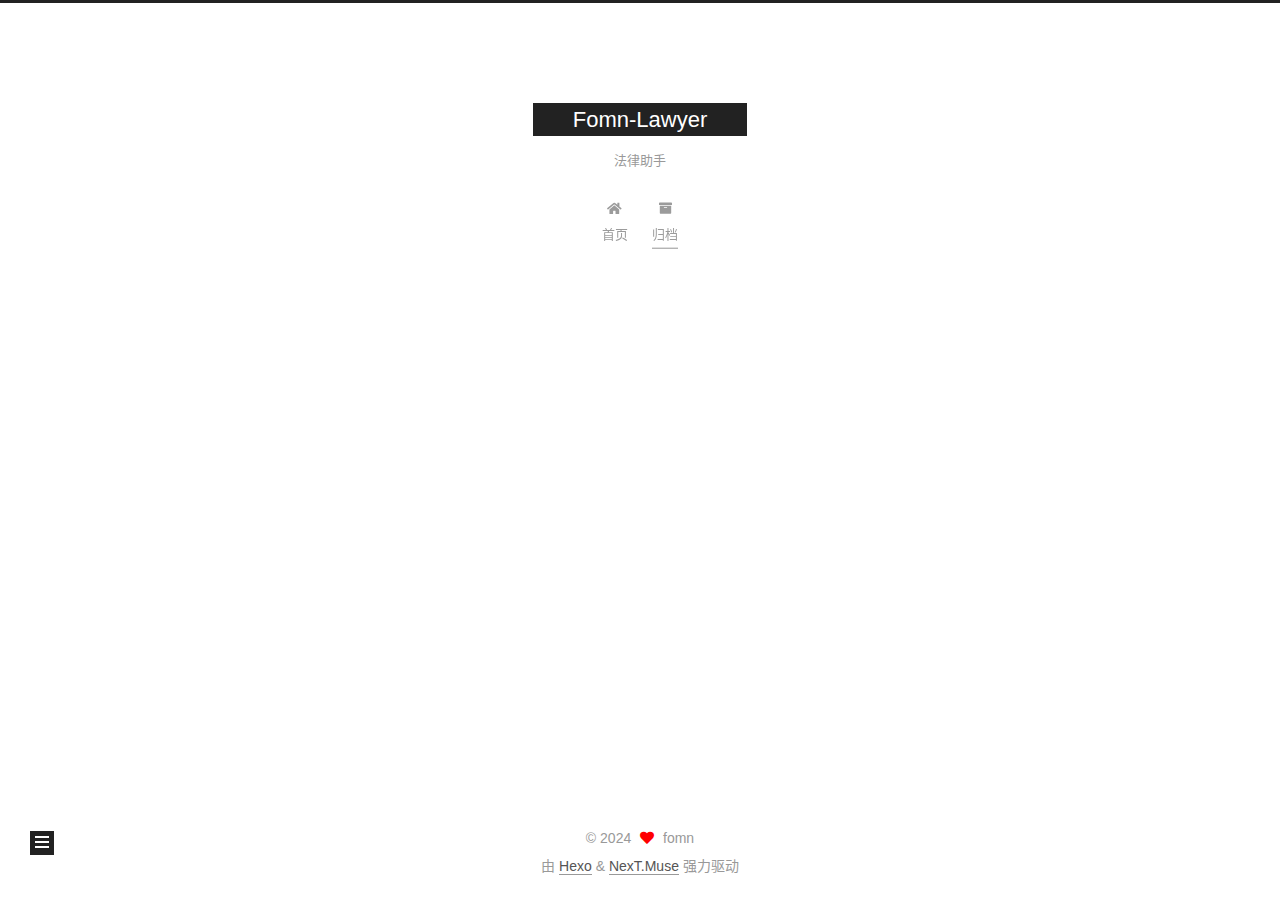
==== commit 6d8f8871: "Site updated: 2024-03-28 13:17:07" ====
--- a/archives/index.html
+++ b/archives/index.html
@@ -1,5 +1,5 @@
 <!DOCTYPE html>
-<html lang="zh-Hans">
+<html lang="zh-CN">
 <head>
   <meta charset="UTF-8">
 <meta name="viewport" content="width=device-width, initial-scale=1, maximum-scale=2">
@@ -24,8 +24,8 @@
 <meta property="og:title" content="Fomn-Lawyer">
 <meta property="og:url" content="https://fomn-lawyer.github.io/archives/index.html">
 <meta property="og:site_name" content="Fomn-Lawyer">
-<meta property="og:locale">
-<meta property="article:author" content="John Doe">
+<meta property="og:locale" content="zh_CN">
+<meta property="article:author" content="fomn">
 <meta name="twitter:card" content="summary">
 
 <link rel="canonical" href="https://fomn-lawyer.github.io/archives/">
@@ -37,11 +37,11 @@
     sidebar: "",
     isHome : false,
     isPost : false,
-    lang   : 'zh-Hans'
+    lang   : 'zh-CN'
   };
 </script>
 
-  <title>الأرشيف | Fomn-Lawyer</title>
+  <title>归档 | Fomn-Lawyer</title>
   
 
 
@@ -81,7 +81,7 @@
     <header class="header" itemscope itemtype="http://schema.org/WPHeader">
       <div class="header-inner"><div class="site-brand-container">
   <div class="site-nav-toggle">
-    <div class="toggle" aria-label="تشغيل شريط التصفح">
+    <div class="toggle" aria-label="切换导航栏">
       <span class="toggle-line toggle-line-first"></span>
       <span class="toggle-line toggle-line-middle"></span>
       <span class="toggle-line toggle-line-last"></span>
@@ -111,12 +111,12 @@
   <ul id="menu" class="main-menu menu">
         <li class="menu-item menu-item-home">
 
-    <a href="/" rel="section"><i class="fa fa-home fa-fw"></i>Home</a>
+    <a href="/" rel="section"><i class="fa fa-home fa-fw"></i>首页</a>
 
   </li>
         <li class="menu-item menu-item-archives">
 
-    <a href="/archives/" rel="section"><i class="fa fa-archive fa-fw"></i>الأرشيفات</a>
+    <a href="/archives/" rel="section"><i class="fa fa-archive fa-fw"></i>归档</a>
 
   </li>
   </ul>
@@ -149,7 +149,7 @@
   <div class="post-block">
     <div class="posts-collapse">
       <div class="collection-title">
-        <span class="collection-header">هِم..! 2 مقالاً بالمُجمل. واصل الكتابة.</span>
+        <span class="collection-header">嗯..! 目前共计 2 篇日志。 继续努力。</span>
       </div>
 
       
@@ -247,10 +247,10 @@
 
       <ul class="sidebar-nav motion-element">
         <li class="sidebar-nav-toc">
-          المحتويات
+          文章目录
         </li>
         <li class="sidebar-nav-overview">
-          عام
+          站点概览
         </li>
       </ul>
 
@@ -261,7 +261,7 @@
 
       <div class="site-overview-wrap sidebar-panel">
         <div class="site-author motion-element" itemprop="author" itemscope itemtype="http://schema.org/Person">
-  <p class="site-author-name" itemprop="name">John Doe</p>
+  <p class="site-author-name" itemprop="name">fomn</p>
   <div class="site-description" itemprop="description"></div>
 </div>
 <div class="site-state-wrap motion-element">
@@ -270,7 +270,7 @@
           <a href="/archives/">
         
           <span class="site-state-item-count">2</span>
-          <span class="site-state-item-name">المقالات</span>
+          <span class="site-state-item-name">日志</span>
         </a>
       </div>
   </nav>
@@ -301,9 +301,9 @@
   <span class="with-love">
     <i class="fa fa-heart"></i>
   </span>
-  <span class="author" itemprop="copyrightHolder">John Doe</span>
-</div>
-  <div class="powered-by">تطبيق الموقع <a href="https://hexo.io/" class="theme-link" rel="noopener" target="_blank">Hexo</a> & <a href="https://muse.theme-next.org/" class="theme-link" rel="noopener" target="_blank">NexT.Muse</a>
+  <span class="author" itemprop="copyrightHolder">fomn</span>
+</div>
+  <div class="powered-by">由 <a href="https://hexo.io/" class="theme-link" rel="noopener" target="_blank">Hexo</a> & <a href="https://muse.theme-next.org/" class="theme-link" rel="noopener" target="_blank">NexT.Muse</a> 强力驱动
   </div>
 
         
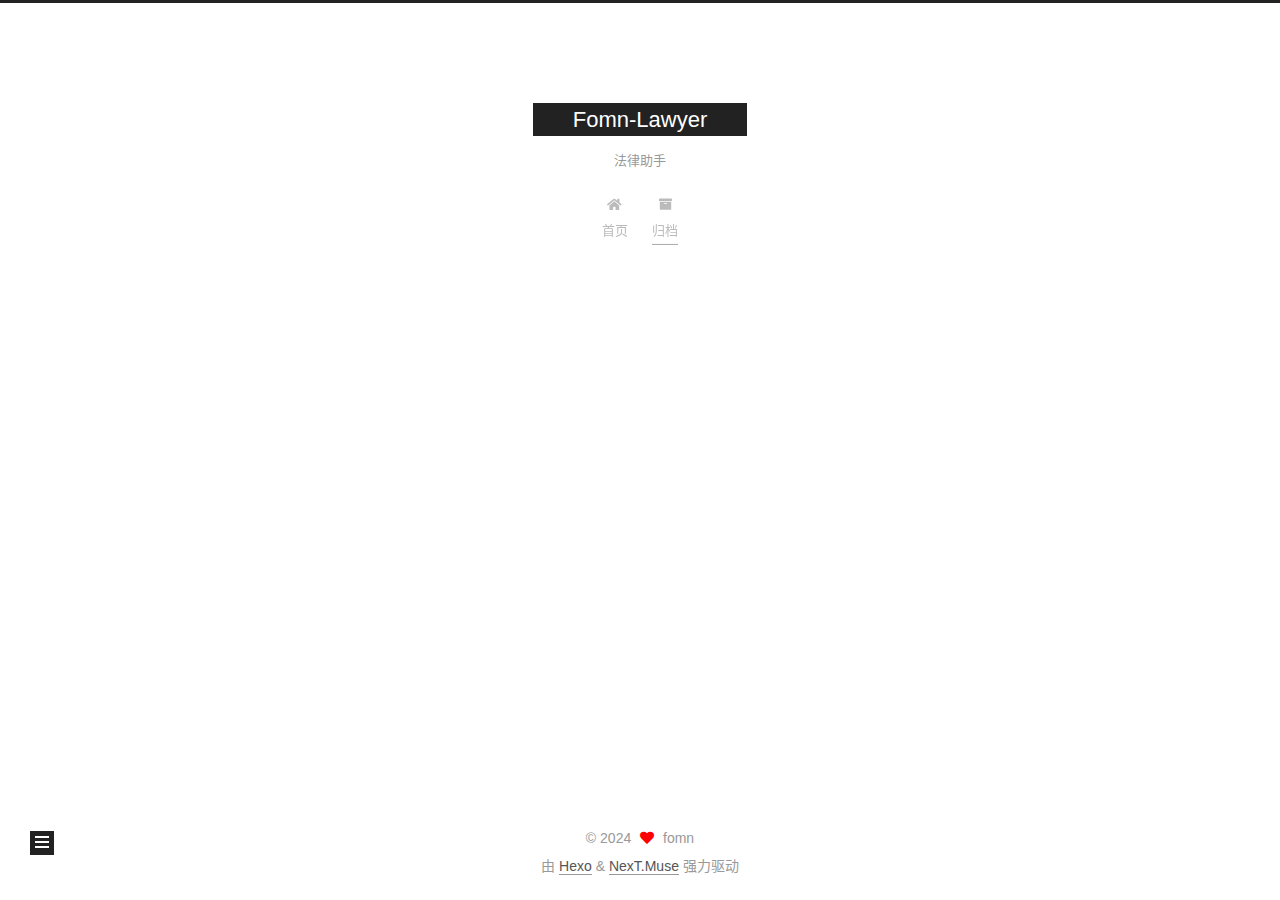
==== commit 1bfcfb87: "Site updated: 2024-03-28 14:08:02" ====
--- a/archives/index.html
+++ b/archives/index.html
@@ -149,13 +149,33 @@
   <div class="post-block">
     <div class="posts-collapse">
       <div class="collection-title">
-        <span class="collection-header">嗯..! 目前共计 2 篇日志。 继续努力。</span>
+        <span class="collection-header">嗯..! 目前共计 3 篇日志。 继续努力。</span>
       </div>
 
       
     <div class="collection-year">
       <span class="collection-header">2024</span>
     </div>
+
+  <article itemscope itemtype="http://schema.org/Article">
+    <header class="post-header">
+
+      <div class="post-meta">
+        <time itemprop="dateCreated"
+              datetime="2024-03-28T14:04:26+08:00"
+              content="2024-03-28">
+          03-28
+        </time>
+      </div>
+
+      <div class="post-title">
+          <a class="post-title-link" href="/2024/03/28/%E7%AB%8B%E6%A1%88%E6%8C%87%E5%AF%BC%E6%89%8B%E5%86%8C/" itemprop="url">
+            <span itemprop="name">立案指导手册</span>
+          </a>
+      </div>
+
+    </header>
+  </article>
 
   <article itemscope itemtype="http://schema.org/Article">
     <header class="post-header">
@@ -269,7 +289,7 @@
       <div class="site-state-item site-state-posts">
           <a href="/archives/">
         
-          <span class="site-state-item-count">2</span>
+          <span class="site-state-item-count">3</span>
           <span class="site-state-item-name">日志</span>
         </a>
       </div>
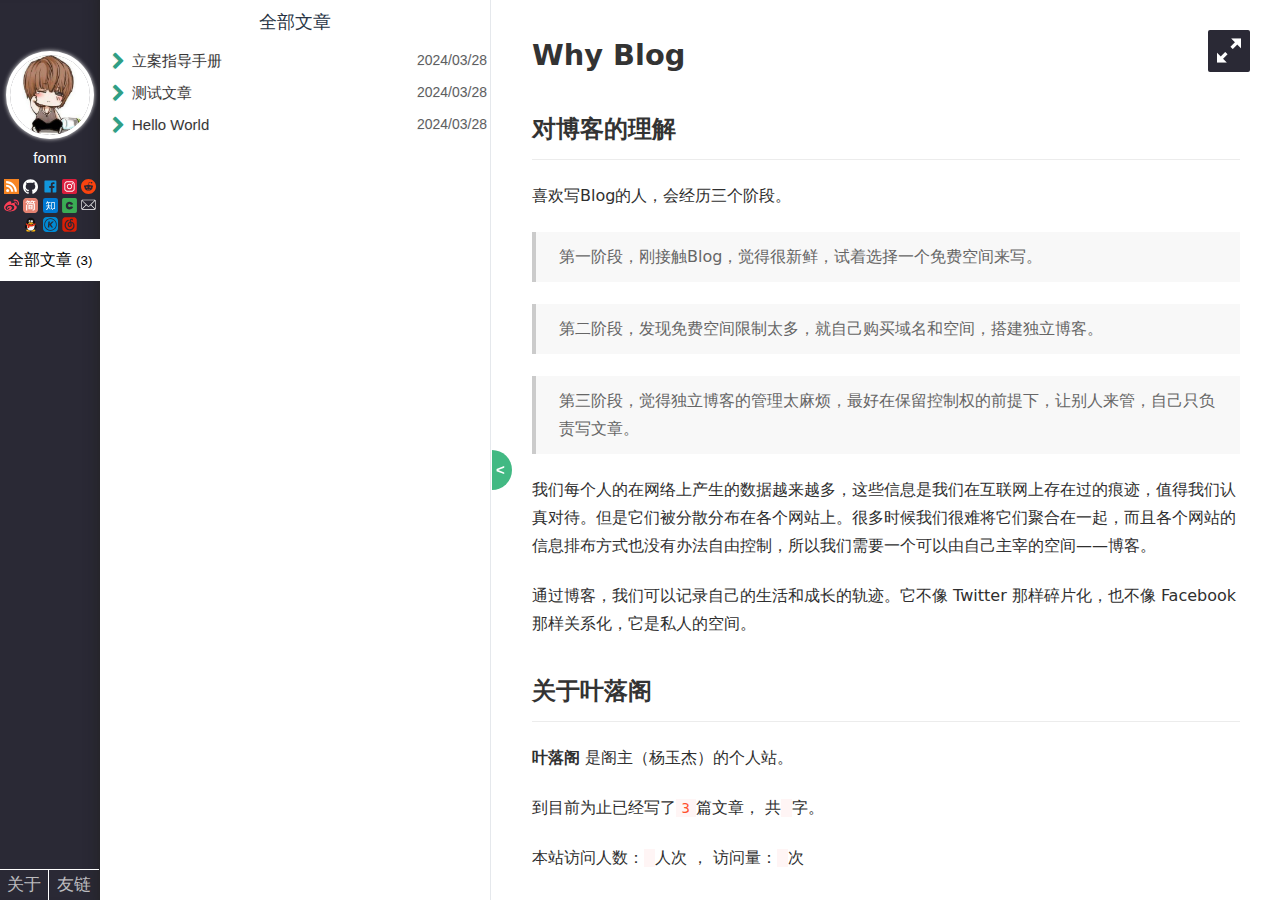
==== commit af81b355: "Site updated: 2024-03-28 16:09:16" ====
--- a/archives/index.html
+++ b/archives/index.html
@@ -1,381 +1,586 @@
 <!DOCTYPE html>
-<html lang="zh-CN">
+<html>
 <head>
-  <meta charset="UTF-8">
-<meta name="viewport" content="width=device-width, initial-scale=1, maximum-scale=2">
-<meta name="theme-color" content="#222">
-<meta name="generator" content="Hexo 7.1.1">
-  <link rel="apple-touch-icon" sizes="180x180" href="/images/apple-touch-icon-next.png">
-  <link rel="icon" type="image/png" sizes="32x32" href="/images/favicon-32x32-next.png">
-  <link rel="icon" type="image/png" sizes="16x16" href="/images/favicon-16x16-next.png">
-  <link rel="mask-icon" href="/images/logo.svg" color="#222">
-
-<link rel="stylesheet" href="/css/main.css">
-
-
-<link rel="stylesheet" href="/lib/font-awesome/css/all.min.css">
-
-<script id="hexo-configurations">
-    var NexT = window.NexT || {};
-    var CONFIG = {"hostname":"fomn-lawyer.github.io","root":"/","scheme":"Muse","version":"7.8.0","exturl":false,"sidebar":{"position":"left","display":"post","padding":18,"offset":12,"onmobile":false},"copycode":{"enable":false,"show_result":false,"style":null},"back2top":{"enable":true,"sidebar":false,"scrollpercent":false},"bookmark":{"enable":false,"color":"#222","save":"auto"},"fancybox":false,"mediumzoom":false,"lazyload":false,"pangu":false,"comments":{"style":"tabs","active":null,"storage":true,"lazyload":false,"nav":null},"algolia":{"hits":{"per_page":10},"labels":{"input_placeholder":"Search for Posts","hits_empty":"We didn't find any results for the search: ${query}","hits_stats":"${hits} results found in ${time} ms"}},"localsearch":{"enable":false,"trigger":"auto","top_n_per_article":1,"unescape":false,"preload":false},"motion":{"enable":true,"async":false,"transition":{"post_block":"fadeIn","post_header":"slideDownIn","post_body":"slideDownIn","coll_header":"slideLeftIn","sidebar":"slideUpIn"}}};
-  </script>
-
-  <meta property="og:type" content="website">
-<meta property="og:title" content="Fomn-Lawyer">
-<meta property="og:url" content="https://fomn-lawyer.github.io/archives/index.html">
+  <meta charset="utf-8">
+  <title>Fomn-Lawyer</title>
+  <meta name="keywords" content="">
+  <meta name="description" content="Fomn-Lawyer">
+    <meta name="viewport" content="width=device-width, initial-scale=1, maximum-scale=1">
+<meta name="description" content="有东西被加密了, 请输入密码查看.">
+<meta property="og:type" content="article">
+<meta property="og:title" content="立案指导手册">
+<meta property="og:url" content="https://fomn-lawyer.github.io/2024/03/28/%E7%AB%8B%E6%A1%88%E6%8C%87%E5%AF%BC%E6%89%8B%E5%86%8C/index.html">
 <meta property="og:site_name" content="Fomn-Lawyer">
+<meta property="og:description" content="有东西被加密了, 请输入密码查看.">
 <meta property="og:locale" content="zh_CN">
+<meta property="article:published_time" content="2024-03-28T06:04:26.000Z">
+<meta property="article:modified_time" content="2024-03-28T07:07:57.226Z">
 <meta property="article:author" content="fomn">
 <meta name="twitter:card" content="summary">
 
-<link rel="canonical" href="https://fomn-lawyer.github.io/archives/">
-
-
-<script id="page-configurations">
-  // https://hexo.io/docs/variables.html
-  CONFIG.page = {
-    sidebar: "",
-    isHome : false,
-    isPost : false,
-    lang   : 'zh-CN'
-  };
+
+<link rel="icon" href="/img/avatar.jpg">
+
+<link href="/css/style.css?v=1.1.0" rel="stylesheet">
+
+<link href="/css/hl_theme/atom-light.css?v=1.1.0" rel="stylesheet">
+
+<link href="//cdn.jsdelivr.net/npm/animate.css@4.1.0/animate.min.css" rel="stylesheet">
+
+<script src="//cdn.jsdelivr.net/npm/jquery@3.5.1/dist/jquery.min.js"></script>
+<script src="/js/titleTip.js?v=1.1.0" ></script>
+
+<script src="//cdn.jsdelivr.net/npm/highlightjs@9.16.2/highlight.pack.min.js"></script>
+<script>
+    hljs.initHighlightingOnLoad();
 </script>
 
-  <title>归档 | Fomn-Lawyer</title>
-  
-
-
-
-
-
-
-  <noscript>
-  <style>
-  .use-motion .brand,
-  .use-motion .menu-item,
-  .sidebar-inner,
-  .use-motion .post-block,
-  .use-motion .pagination,
-  .use-motion .comments,
-  .use-motion .post-header,
-  .use-motion .post-body,
-  .use-motion .collection-header { opacity: initial; }
-
-  .use-motion .site-title,
-  .use-motion .site-subtitle {
-    opacity: initial;
-    top: initial;
-  }
-
-  .use-motion .logo-line-before i { left: initial; }
-  .use-motion .logo-line-after i { right: initial; }
-  </style>
-</noscript>
-
-</head>
-
-<body itemscope itemtype="http://schema.org/WebPage">
-  <div class="container use-motion">
-    <div class="headband"></div>
-
-    <header class="header" itemscope itemtype="http://schema.org/WPHeader">
-      <div class="header-inner"><div class="site-brand-container">
-  <div class="site-nav-toggle">
-    <div class="toggle" aria-label="切换导航栏">
-      <span class="toggle-line toggle-line-first"></span>
-      <span class="toggle-line toggle-line-middle"></span>
-      <span class="toggle-line toggle-line-last"></span>
-    </div>
-  </div>
-
-  <div class="site-meta">
-
-    <a href="/" class="brand" rel="start">
-      <span class="logo-line-before"><i></i></span>
-      <h1 class="site-title">Fomn-Lawyer</h1>
-      <span class="logo-line-after"><i></i></span>
-    </a>
-      <p class="site-subtitle" itemprop="description">法律助手</p>
-  </div>
-
-  <div class="site-nav-right">
-    <div class="toggle popup-trigger">
-    </div>
-  </div>
-</div>
-
-
-
-
-<nav class="site-nav">
-  <ul id="menu" class="main-menu menu">
-        <li class="menu-item menu-item-home">
-
-    <a href="/" rel="section"><i class="fa fa-home fa-fw"></i>首页</a>
-
-  </li>
-        <li class="menu-item menu-item-archives">
-
-    <a href="/archives/" rel="section"><i class="fa fa-archive fa-fw"></i>归档</a>
-
-  </li>
-  </ul>
-</nav>
-
-
-
-
-</div>
-    </header>
-
-    
-  <div class="back-to-top">
-    <i class="fa fa-arrow-up"></i>
-    <span>0%</span>
-  </div>
-
-
-    <main class="main">
-      <div class="main-inner">
-        <div class="content-wrap">
-          
-
-          <div class="content archive">
-            
-
-  
-  
-  
-  <div class="post-block">
-    <div class="posts-collapse">
-      <div class="collection-title">
-        <span class="collection-header">嗯..! 目前共计 3 篇日志。 继续努力。</span>
-      </div>
-
-      
-    <div class="collection-year">
-      <span class="collection-header">2024</span>
-    </div>
-
-  <article itemscope itemtype="http://schema.org/Article">
-    <header class="post-header">
-
-      <div class="post-meta">
-        <time itemprop="dateCreated"
-              datetime="2024-03-28T14:04:26+08:00"
-              content="2024-03-28">
-          03-28
-        </time>
-      </div>
-
-      <div class="post-title">
-          <a class="post-title-link" href="/2024/03/28/%E7%AB%8B%E6%A1%88%E6%8C%87%E5%AF%BC%E6%89%8B%E5%86%8C/" itemprop="url">
-            <span itemprop="name">立案指导手册</span>
-          </a>
-      </div>
-
-    </header>
-  </article>
-
-  <article itemscope itemtype="http://schema.org/Article">
-    <header class="post-header">
-
-      <div class="post-meta">
-        <time itemprop="dateCreated"
-              datetime="2024-03-28T12:05:07+08:00"
-              content="2024-03-28">
-          03-28
-        </time>
-      </div>
-
-      <div class="post-title">
-          <a class="post-title-link" href="/2024/03/28/%E6%B5%8B%E8%AF%95%E6%96%87%E7%AB%A0/" itemprop="url">
-            <span itemprop="name">测试文章</span>
-          </a>
-      </div>
-
-    </header>
-  </article>
-
-  <article itemscope itemtype="http://schema.org/Article">
-    <header class="post-header">
-
-      <div class="post-meta">
-        <time itemprop="dateCreated"
-              datetime="2024-03-28T11:51:41+08:00"
-              content="2024-03-28">
-          03-28
-        </time>
-      </div>
-
-      <div class="post-title">
-          <a class="post-title-link" href="/2024/03/28/hello-world/" itemprop="url">
-            <span itemprop="name">Hello World</span>
-          </a>
-      </div>
-
-    </header>
-  </article>
-
-
-    </div>
-  </div>
-  
-  
-  
-
-  
-
-
-
-          </div>
-          
-
+<script src="//cdn.jsdelivr.net/npm/nprogress@0.2.0/nprogress.min.js"></script>
+
+
+
+<script src="//cdn.jsdelivr.net/npm/jquery.cookie@1.4.1/jquery.cookie.min.js" ></script>
+
+<script src="/js/iconfont.js?v=1.1.0" ></script>
+
+<meta name="generator" content="Hexo 7.1.1"></head>
+<div style="display: none">
+  <input class="theme_disqus_on" value="false">
+  <input class="theme_preload_comment" value="">
+  <input class="theme_blog_path" value="">
+  <input id="theme_shortcut" value="true" />
+  <input id="theme_highlight_on" value="true" />
+  <input id="theme_code_copy" value="true" />
+</div>
+
+
+
+<body>
+<aside class="nav mobile">
+    <div class="nav-left">
+        <a href="/"
+   class="avatar_target">
+    <img class="avatar"
+         src="/img/avatar.jpg"/>
+</a>
+<div class="author">
+    <span>fomn</span>
+</div>
+
+<div class="icon">
+    
+        
+            <a title="rss"
+               href="/atom.xml"
+               target="_blank">
+                
+                    <svg class="iconfont-svg" aria-hidden="true">
+                        <use xlink:href="#icon-rss"></use>
+                    </svg>
+                
+            </a>
+        
+    
+        
+            <a title="github"
+               href="https://github.com/yelog"
+               target="_blank">
+                
+                    <svg class="iconfont-svg" aria-hidden="true">
+                        <use xlink:href="#icon-github"></use>
+                    </svg>
+                
+            </a>
+        
+    
+        
+            <a title="facebook"
+               href="https://www.facebook.com/faker.tops"
+               target="_blank">
+                
+                    <svg class="iconfont-svg" aria-hidden="true">
+                        <use xlink:href="#icon-facebook"></use>
+                    </svg>
+                
+            </a>
+        
+    
+        
+    
+        
+    
+        
+            <a title="instagram"
+               href="https://www.facebook.com/faker.tops"
+               target="_blank">
+                
+                    <svg class="iconfont-svg" aria-hidden="true">
+                        <use xlink:href="#icon-instagram"></use>
+                    </svg>
+                
+            </a>
+        
+    
+        
+            <a title="reddit"
+               href="https://www.reddit.com/user/yelog/"
+               target="_blank">
+                
+                    <svg class="iconfont-svg" aria-hidden="true">
+                        <use xlink:href="#icon-reddit"></use>
+                    </svg>
+                
+            </a>
+        
+    
+        
+            <a title="weibo"
+               href="http://weibo.com/u/2307534817"
+               target="_blank">
+                
+                    <svg class="iconfont-svg" aria-hidden="true">
+                        <use xlink:href="#icon-weibo"></use>
+                    </svg>
+                
+            </a>
+        
+    
+        
+            <a title="jianshu"
+               href="https://www.jianshu.com/u/ff56736de7cf"
+               target="_blank">
+                
+                    <svg class="iconfont-svg" aria-hidden="true">
+                        <use xlink:href="#icon-jianshu"></use>
+                    </svg>
+                
+            </a>
+        
+    
+        
+            <a title="zhihu"
+               href="https://www.zhihu.com/people/jaytp/activities"
+               target="_blank">
+                
+                    <svg class="iconfont-svg" aria-hidden="true">
+                        <use xlink:href="#icon-zhihu"></use>
+                    </svg>
+                
+            </a>
+        
+    
+        
+    
+        
+            <a title="oschina"
+               href="https://my.oschina.net/yelog"
+               target="_blank">
+                
+                    <svg class="iconfont-svg" aria-hidden="true">
+                        <use xlink:href="#icon-oschina"></use>
+                    </svg>
+                
+            </a>
+        
+    
+        
+    
+        
+            <a title="email"
+               href="mailto:jaytp@qq.com"
+               target="_blank">
+                
+                    <svg class="iconfont-svg" aria-hidden="true">
+                        <use xlink:href="#icon-email"></use>
+                    </svg>
+                
+            </a>
+        
+    
+        
+            <a title="qq"
+               href="http://wpa.qq.com/msgrd?v=3&uin=872336115&site=qq&menu=yes"
+               target="_blank">
+                
+                    <svg class="iconfont-svg" aria-hidden="true">
+                        <use xlink:href="#icon-qq"></use>
+                    </svg>
+                
+            </a>
+        
+    
+        
+            <a title="kugou"
+               href="https://www.kugou.com/"
+               target="_blank">
+                
+                    <svg class="iconfont-svg" aria-hidden="true">
+                        <use xlink:href="#icon-kugou"></use>
+                    </svg>
+                
+            </a>
+        
+    
+        
+            <a title="neteasemusic"
+               href="https://music.163.com/#/user/home?id=88151013"
+               target="_blank">
+                
+                    <svg class="iconfont-svg" aria-hidden="true">
+                        <use xlink:href="#icon-neteasemusic"></use>
+                    </svg>
+                
+            </a>
+        
+    
+</div>
+
+
+
+
+
+<ul>
+    <li>
+        <div class="all active" data-rel="全部文章">全部文章
+            
+                <small>(3)</small>
+            
+        </div>
+    </li>
+    
+</ul>
+<div class="left-bottom">
+    <div class="menus">
+        
+            
+            
+            
+    </div>
+    <div>
+        
+            <a class="about  hasFriend  site_url"
+               
+               href="/about">关于</a>
+        
+        <a style="width: 50%"
+                
+                                           class="friends">友链</a>
+        
+    </div>
+</div>
+<input type="hidden" id="yelog_site_posts_number" value="3">
+
+<div style="display: none">
+    <span id="busuanzi_value_site_uv"></span>
+    <span id="busuanzi_value_site_pv"></span>
+</div>
+
+    </div>
+    <div class="nav-right">
+        <div class="friends-area">
+    <div class="friends-title">
+        友情链接
+        <i class="iconfont icon-left"></i>
+    </div>
+    <div class="friends-content">
+        <ul>
+            
+            <li><a target="_blank" href="http://yelog.org/">叶落阁</a></li>
+            
+        </ul>
+    </div>
+</div>
+        <div class="title-list">
+    <div class="right-top">
+        <div id="default-panel">
+            <i class="iconfont icon-search" data-title="搜索 快捷键 i"></i>
+            <div class="right-title">全部文章</div>
+            <i class="iconfont icon-file-tree" data-title="切换到大纲视图 快捷键 w"></i>
+        </div>
+        <div id="search-panel">
+            <i class="iconfont icon-left" data-title="返回"></i>
+            <input id="local-search-input" autocomplete="off"/>
+            <label class="border-line" for="input"></label>
+            <i class="iconfont icon-case-sensitive" data-title="大小写敏感"></i>
+            <i class="iconfont icon-tag" data-title="标签"></i>
+        </div>
+        <div id="outline-panel" style="display: none">
+            <div class="right-title">大纲</div>
+            <i class="iconfont icon-list" data-title="切换到文章列表"></i>
+        </div>
+    </div>
+
+    <div class="tags-list">
+    <input id="tag-search" />
+    <div class="tag-wrapper">
+        
+    </div>
+
+</div>
+
+    
+    <nav id="title-list-nav">
+        
+        
+        <a  class="全部文章 "
+           href="/2024/03/28/%E7%AB%8B%E6%A1%88%E6%8C%87%E5%AF%BC%E6%89%8B%E5%86%8C/"
+           data-tag=""
+           data-author="" >
+            <span class="post-title" title="立案指导手册">立案指导手册</span>
+            <span class="post-date" title="2024-03-28 14:04:26">2024/03/28</span>
+        </a>
+        
+        
+        <a  class="全部文章 "
+           href="/2024/03/28/%E6%B5%8B%E8%AF%95%E6%96%87%E7%AB%A0/"
+           data-tag=""
+           data-author="" >
+            <span class="post-title" title="测试文章">测试文章</span>
+            <span class="post-date" title="2024-03-28 12:05:07">2024/03/28</span>
+        </a>
+        
+        
+        <a  class="全部文章 "
+           href="/2024/03/28/hello-world/"
+           data-tag=""
+           data-author="" >
+            <span class="post-title" title="Hello World">Hello World</span>
+            <span class="post-date" title="2024-03-28 11:51:41">2024/03/28</span>
+        </a>
+        
+        <div id="no-item-tips">
+
+        </div>
+    </nav>
+    <div id="outline-list">
+    </div>
+</div>
+
+    </div>
+    <div class="hide-list">
+        <div class="semicircle" data-title="切换全屏 快捷键 s">
+            <div class="brackets first"><</div>
+            <div class="brackets">&gt;</div>
+        </div>
+    </div>
+</aside>
+<div id="post" class="index">
+    <div class="pjax">
+        <article class="index">
+            <div class="toc-ref">
+    
+        <ol class="toc"><li class="toc-item toc-level-1"><a class="toc-link" href="#Why-Blog"><span class="toc-text">Why Blog</span></a><ol class="toc-child"><li class="toc-item toc-level-2"><a class="toc-link" href="#%E5%AF%B9%E5%8D%9A%E5%AE%A2%E7%9A%84%E7%90%86%E8%A7%A3"><span class="toc-text">对博客的理解</span></a></li><li class="toc-item toc-level-2"><a class="toc-link" href="#%E5%85%B3%E4%BA%8E%E5%8F%B6%E8%90%BD%E9%98%81"><span class="toc-text">关于叶落阁</span></a></li><li class="toc-item toc-level-2"><a class="toc-link" href="#%E5%8D%9A%E5%AE%A2%E5%B9%B3%E5%8F%B0"><span class="toc-text">博客平台</span></a></li></ol></li></ol>
+    
+<style>
+    .left-col .switch-btn,
+    .left-col .switch-area {
+        display: none;
+    }
+    .toc-level-3 i,
+    .toc-level-3 ol {
+        display: none !important;
+    }
+</style>
+</div>
+            <h1 id="Why-Blog"><a href="#Why-Blog" class="headerlink" title="Why Blog"></a>Why Blog</h1><h2 id="对博客的理解"><a href="#对博客的理解" class="headerlink" title="对博客的理解"></a>对博客的理解</h2><p>喜欢写Blog的人，会经历三个阶段。</p>
+<blockquote>
+<p>第一阶段，刚接触Blog，觉得很新鲜，试着选择一个免费空间来写。</p>
+</blockquote>
+<blockquote>
+<p>第二阶段，发现免费空间限制太多，就自己购买域名和空间，搭建独立博客。</p>
+</blockquote>
+<blockquote>
+<p>第三阶段，觉得独立博客的管理太麻烦，最好在保留控制权的前提下，让别人来管，自己只负责写文章。</p>
+</blockquote>
+<p>我们每个人的在网络上产生的数据越来越多，这些信息是我们在互联网上存在过的痕迹，值得我们认真对待。但是它们被分散分布在各个网站上。很多时候我们很难将它们聚合在一起，而且各个网站的信息排布方式也没有办法自由控制，所以我们需要一个可以由自己主宰的空间——博客。</p>
+<p>通过博客，我们可以记录自己的生活和成长的轨迹。它不像 Twitter 那样碎片化，也不像 Facebook 那样关系化，它是私人的空间。</p>
+<h2 id="关于叶落阁"><a href="#关于叶落阁" class="headerlink" title="关于叶落阁"></a>关于叶落阁</h2><p><strong>叶落阁</strong> 是阁主（杨玉杰）的个人站。</p>
+<p>到目前为止已经写了<code class="article_number"></code>篇文章， 共<code class="site_word_count"></code>字。</p>
+<p>本站访问人数：<code class="site_uv"></code>人次 ， 访问量：<code class="site_pv"></code>次</p>
+<h2 id="博客平台"><a href="#博客平台" class="headerlink" title="博客平台"></a>博客平台</h2><p>这个博客通过 <a target="_blank" rel="noopener" href="https://hexo.io/">Hexo</a> 生成，部署在 <a target="_blank" rel="noopener" href="https://pages.github.com/">GitHub Pages</a>主题 <a target="_blank" rel="noopener" href="https://github.com/yelog/hexo-theme-3-hexo">3-hexo</a> 已经在github上开源</p>
+<p><code>3-hexo</code> 主题使用交流可以加 Q群: <a target="_blank" href="//shang.qq.com/wpa/qunwpa?idkey=e8cf083cc097141eaf323396f1766809b8e90ff00c67bb441898f672892f6904"><img data-ignore border="0" src="//pub.idqqimg.com/wpa/images/group.png" alt="3-hexo使用交流" title="3-hexo使用交流"></a></p>
+<p>主要功能：</p>
+<ul>
+<li>搜索支持文章标题、标签(#标签)、作者(@作者)</li>
+<li>pad&#x2F;手机等移动端适配</li>
+<li>页面全局快捷键 <a target="_blank" rel="noopener" href='http://yelog.org/2017/03/24/3-hexo-shortcuts/'>3-hexo快捷键说明</a></li>
+</ul>
+
+        </article>
+        
+        <p>
+            <a  class="dashang" onclick="dashangToggle()">赏</a>
+        </p>
+        
+        
+    </div>
+    <div class="copyright">
+        <p class="footer-entry">
+    ©2016-2020 Yelog
+</p>
+<p class="footer-entry">Built with <a href="https://hexo.io/" target="_blank">Hexo</a> and <a href="https://github.com/yelog/hexo-theme-3-hexo" target="_blank">3-hexo</a> theme</p>
+
+    </div>
+</div>
+<div class="full-toc">
+    <button class="full" data-title="切换全屏 快捷键 s"><span class="min "></span></button>
+<a class="" id="rocket" ></a>
+
+</div>
+
+<div class="hide_box" onclick="dashangToggle()"></div>
+<div class="shang_box">
+    <a class="shang_close"  onclick="dashangToggle()">×</a>
+    <div class="shang_tit">
+        <p>喜欢就点赞,疼爱就打赏</p>
+    </div>
+    <div class="shang_payimg">
+        <div class="pay_img">
+            <img src="/img/alipay.jpg" class="alipay" title="扫码支持">
+            <img src="/img/weixin.jpg" class="weixin" title="扫码支持">
+        </div>
+    </div>
+    <div class="shang_payselect">
+        <span><label><input type="radio" name="pay" checked value="alipay">支付宝</label></span><span><label><input type="radio" name="pay" value="weixin">微信</label></span>
+    </div>
+</div>
+
+
+</body>
+<script src="/js/jquery.pjax.js?v=1.1.0" ></script>
+
+<script src="/js/script.js?v=1.1.0" ></script>
 <script>
-  window.addEventListener('tabs:register', () => {
-    let { activeClass } = CONFIG.comments;
-    if (CONFIG.comments.storage) {
-      activeClass = localStorage.getItem('comments_active') || activeClass;
-    }
-    if (activeClass) {
-      let activeTab = document.querySelector(`a[href="#comment-${activeClass}"]`);
-      if (activeTab) {
-        activeTab.click();
-      }
-    }
-  });
-  if (CONFIG.comments.storage) {
-    window.addEventListener('tabs:click', event => {
-      if (!event.target.matches('.tabs-comment .tab-content .tab-pane')) return;
-      let commentClass = event.target.classList[1];
-      localStorage.setItem('comments_active', commentClass);
-    });
-  }
+    var img_resize = 'default';
+    function initArticle() {
+        /*渲染对应的表格样式*/
+        
+            $("#post .pjax table").addClass("green_title");
+        
+
+        /*渲染打赏样式*/
+        
+        $("input[name=pay]").on("click", function () {
+            if($("input[name=pay]:checked").val()=="weixin"){
+                $(".shang_box .shang_payimg .pay_img").addClass("weixin_img");
+            } else {
+                $(".shang_box .shang_payimg .pay_img").removeClass("weixin_img");
+            }
+        })
+        
+
+        /*高亮代码块行号*/
+        
+
+        /*访问数量*/
+        
+        $.getScript("//busuanzi.ibruce.info/busuanzi/2.3/busuanzi.pure.mini.js");
+        
+
+        /*代码高亮，行号对齐*/
+        $('.pre-numbering').css('line-height',$('.has-numbering').css('line-height'));
+
+        
+        
+    }
+
+    /*打赏页面隐藏与展示*/
+    
+    function dashangToggle() {
+        $(".shang_box").fadeToggle();
+        $(".hide_box").fadeToggle();
+    }
+    
+
 </script>
 
-        </div>
-          
-  
-  <div class="toggle sidebar-toggle">
-    <span class="toggle-line toggle-line-first"></span>
-    <span class="toggle-line toggle-line-middle"></span>
-    <span class="toggle-line toggle-line-last"></span>
-  </div>
-
-  <aside class="sidebar">
-    <div class="sidebar-inner">
-
-      <ul class="sidebar-nav motion-element">
-        <li class="sidebar-nav-toc">
-          文章目录
-        </li>
-        <li class="sidebar-nav-overview">
-          站点概览
-        </li>
-      </ul>
-
-      <!--noindex-->
-      <div class="post-toc-wrap sidebar-panel">
-      </div>
-      <!--/noindex-->
-
-      <div class="site-overview-wrap sidebar-panel">
-        <div class="site-author motion-element" itemprop="author" itemscope itemtype="http://schema.org/Person">
-  <p class="site-author-name" itemprop="name">fomn</p>
-  <div class="site-description" itemprop="description"></div>
-</div>
-<div class="site-state-wrap motion-element">
-  <nav class="site-state">
-      <div class="site-state-item site-state-posts">
-          <a href="/archives/">
-        
-          <span class="site-state-item-count">3</span>
-          <span class="site-state-item-name">日志</span>
-        </a>
-      </div>
-  </nav>
-</div>
-
-
-
-      </div>
-
-    </div>
-  </aside>
-  <div id="sidebar-dimmer"></div>
-
-
-      </div>
-    </main>
-
-    <footer class="footer">
-      <div class="footer-inner">
-        
-
-        
-
-<div class="copyright">
-  
-  &copy; 
-  <span itemprop="copyrightYear">2024</span>
-  <span class="with-love">
-    <i class="fa fa-heart"></i>
-  </span>
-  <span class="author" itemprop="copyrightHolder">fomn</span>
-</div>
-  <div class="powered-by">由 <a href="https://hexo.io/" class="theme-link" rel="noopener" target="_blank">Hexo</a> & <a href="https://muse.theme-next.org/" class="theme-link" rel="noopener" target="_blank">NexT.Muse</a> 强力驱动
-  </div>
-
-        
-
-
-
-
-
-
-
-
-      </div>
-    </footer>
-  </div>
-
-  
-  <script src="/lib/anime.min.js"></script>
-  <script src="/lib/velocity/velocity.min.js"></script>
-  <script src="/lib/velocity/velocity.ui.min.js"></script>
-
-<script src="/js/utils.js"></script>
-
-<script src="/js/motion.js"></script>
-
-
-<script src="/js/schemes/muse.js"></script>
-
-
-<script src="/js/next-boot.js"></script>
-
-
-
-
-  
-
-
-
-
-
-
-
-
-
-
-
-
-
-
-
-  
-
-  
-
-</body>
+<!--加入行号的高亮代码块样式-->
+
+<!--自定义样式设置-->
+<style>
+    
+    
+    .nav {
+        width: 542px;
+    }
+    .nav.fullscreen {
+        margin-left: -542px;
+    }
+    .nav-left {
+        width: 120px;
+    }
+    
+    
+    @media screen and (max-width: 1468px) {
+        .nav {
+            width: 492px;
+        }
+        .nav.fullscreen {
+            margin-left: -492px;
+        }
+        .nav-left {
+            width: 100px;
+        }
+    }
+    
+    
+    @media screen and (max-width: 1024px) {
+        .nav {
+            width: 492px;
+            margin-left: -492px
+        }
+        .nav.fullscreen {
+            margin-left: 0;
+        }
+    }
+    
+    @media screen and (max-width: 426px) {
+        .nav {
+            width: 100%;
+        }
+        .nav-left {
+            width: 100%;
+        }
+    }
+    
+    
+    .nav-right .title-list nav a .post-title, .nav-right .title-list #local-search-result a .post-title {
+        color: #383636;
+    }
+    
+    
+    .nav-right .title-list nav a .post-date, .nav-right .title-list #local-search-result a .post-date {
+        color: #5e5e5f;
+    }
+    
+    
+    .nav-right nav a.hover, #local-search-result a.hover{
+        background-color: #e2e0e0;
+    }
+    
+    
+
+    /*列表样式*/
+    
+
+    /* 背景图样式 */
+    
+    
+
+
+    /*引用块样式*/
+    
+
+    /*文章列表背景图*/
+    
+
+    
+</style>
+
+
+
+
+
+
+
 </html>
--- a/css/style.css
+++ b/css/style.css
@@ -0,0 +1,2062 @@
+#comments {
+  padding: 2.5em;
+  background: #fff;
+}
+#comments .comment-bar {
+  display: block;
+  cursor: pointer;
+  background: rgba(255,255,255,0.3);
+  padding: 0.5rem;
+  -webkit-box-shadow: 3px 2px 8px rgba(0,0,0,0.07);
+  box-shadow: 3px 2px 8px rgba(0,0,0,0.07);
+  text-align: center;
+  font-size: 2rem;
+}
+#comments .comment-bar a {
+  display: inline-block;
+  width: 3em;
+  text-decoration: none;
+  outline-width: 0;
+  color: #258fb8;
+  outline: none;
+}
+#comments .comment-bar a .fa.pulse {
+  -webkit-animation-name: pulse;
+  animation-name: pulse;
+}
+#comments .comment-bar a .fa.animated {
+  -webkit-animation-duration: 1s;
+  animation-duration: 1s;
+  -webkit-animation-fill-mode: both;
+  animation-fill-mode: both;
+}
+#comments .comment-bar a .fa.animated.infinite {
+  -webkit-animation-iteration-count: infinite;
+  animation-iteration-count: infinite;
+}
+#comments .comment-bar a .fa:before {
+  content: "\f27b";
+}
+#comments .comment-bar a .fa.fa-spinner {
+  display: none;
+}
+.shang_box {
+  width: 540px;
+  height: 450px;
+  padding: 10px;
+  background-color: #3f3f3f;
+  -webkit-border-radius: 10px;
+  border-radius: 10px;
+  position: fixed;
+  z-index: 41;
+  left: 50%;
+  top: 50%;
+  margin-left: -280px;
+  margin-top: -225px;
+  border: 1px dotted #000;
+  display: none;
+}
+.shang_box .shang_close {
+  position: absolute;
+  display: inline-block;
+  font-weight: 200;
+  font-size: 50px;
+  right: 19px;
+  outline: none;
+  text-shadow: none;
+  color: #4094c7;
+}
+.shang_box .shang_tit {
+  width: 100%;
+  font-family: Roboto, "Roboto", serif;
+  height: 75px;
+  text-align: center;
+  line-height: 66px;
+  color: #fff;
+  font-size: 30px;
+  margin-top: 7px;
+  margin-right: 2px;
+}
+.shang_box .shang_payimg {
+  width: 255px;
+  height: 255px;
+  padding: 10px;
+  border: 6px solid #4094c7;
+  margin: 0 auto;
+  -webkit-border-radius: 3px;
+  border-radius: 3px;
+  overflow: hidden;
+}
+.shang_box .shang_payimg .pay_img {
+  width: 535px;
+  vertical-align: middle;
+  transition: margin-left 0.5s;
+}
+.shang_box .shang_payimg .pay_img.weixin_img {
+  margin-left: -280px;
+}
+.shang_box .shang_payimg .pay_img img {
+  width: 255px;
+}
+.shang_box .shang_payimg .pay_img img.weixin {
+  margin: auto 0 auto 16px;
+  display: block;
+  float: right;
+}
+.shang_box .shang_payselect {
+  font-size: 20px;
+  color: #fff;
+  text-align: center;
+  margin: 0 auto;
+  margin-top: 20px;
+  height: 60px;
+  width: 320px;
+}
+.shang_box .shang_payselect input[type=radio],
+.shang_box .shang_payselect label {
+  cursor: pointer;
+}
+.hide_box {
+  z-index: 40;
+  background: #000;
+  opacity: 0.5;
+  -moz-opacity: 0.5;
+  left: 0;
+  top: 0;
+  bottom: 0;
+  right: 0;
+  height: 100%;
+  width: 100%;
+  position: fixed;
+  display: none;
+}
+@-webkit-keyframes fadeIns {
+  from {
+    -webkit-transform: translateY(30px);
+    opacity: 0;
+  }
+  to {
+    -webkit-transform: translateY(0);
+    opacity: 1;
+  }
+}
+@-moz-keyframes fadeIns {
+  from {
+    -moz-transform: translateY(30px);
+    opacity: 0;
+  }
+  to {
+    -moz-transform: translateY(0);
+    opacity: 1;
+  }
+}
+@-ms-keyframes fadeIns {
+  from {
+    -ms-transform: translateY(30px);
+    opacity: 0;
+  }
+  to {
+    -ms-transform: translateY(0);
+    opacity: 1;
+  }
+}
+@-o-keyframes fadeIns {
+  from {
+    -o-transform: translateY(30px);
+    opacity: 0;
+  }
+  to {
+    -o-transform: translateY(0);
+    opacity: 1;
+  }
+}
+@-webkit-keyframes fadeOuts {
+  from {
+    -webkit-transform: translateY(0);
+    opacity: 1;
+  }
+  to {
+    -webkit-transform: translateY(-30px);
+    opacity: 0;
+  }
+}
+@-moz-keyframes fadeOuts {
+  from {
+    -moz-transform: translateY(0);
+    opacity: 1;
+  }
+  to {
+    -moz-transform: translateY(-30px);
+    opacity: 0;
+  }
+}
+@-ms-keyframes fadeOuts {
+  from {
+    -ms-transform: translateY(0);
+    opacity: 1;
+  }
+  to {
+    -ms-transform: translateY(-30px);
+    opacity: 0;
+  }
+}
+@-o-keyframes fadeOuts {
+  from {
+    -o-transform: translateY(0);
+    opacity: 1;
+  }
+  to {
+    -o-transform: translateY(-30px);
+    opacity: 0;
+  }
+}
+@-moz-keyframes fadeIns {
+  from {
+    transform: translateY(30px);
+    opacity: 0;
+  }
+  to {
+    transform: translateY(0);
+    opacity: 1;
+  }
+}
+@-webkit-keyframes fadeIns {
+  from {
+    transform: translateY(30px);
+    opacity: 0;
+  }
+  to {
+    transform: translateY(0);
+    opacity: 1;
+  }
+}
+@-o-keyframes fadeIns {
+  from {
+    transform: translateY(30px);
+    opacity: 0;
+  }
+  to {
+    transform: translateY(0);
+    opacity: 1;
+  }
+}
+@keyframes fadeIns {
+  from {
+    transform: translateY(30px);
+    opacity: 0;
+  }
+  to {
+    transform: translateY(0);
+    opacity: 1;
+  }
+}
+@-moz-keyframes fadeOuts {
+  from {
+    transform: translateY(0);
+    opacity: 1;
+  }
+  to {
+    transform: translateY(-30px);
+    opacity: 0;
+  }
+}
+@-webkit-keyframes fadeOuts {
+  from {
+    transform: translateY(0);
+    opacity: 1;
+  }
+  to {
+    transform: translateY(-30px);
+    opacity: 0;
+  }
+}
+@-o-keyframes fadeOuts {
+  from {
+    transform: translateY(0);
+    opacity: 1;
+  }
+  to {
+    transform: translateY(-30px);
+    opacity: 0;
+  }
+}
+@keyframes fadeOuts {
+  from {
+    transform: translateY(0);
+    opacity: 1;
+  }
+  to {
+    transform: translateY(-30px);
+    opacity: 0;
+  }
+}
+@font-face {
+  font-family: 'icomoon';
+  src: url("fonts/icomoon.eot?ul7tfk");
+  src: url("fonts/icomoon.eot?ul7tfk#iefix") format('embedded-opentype'), url("fonts/icomoon.ttf?ul7tfk") format('truetype'), url("fonts/icomoon.woff?ul7tfk") format('woff'), url("fonts/icomoon.svg?ul7tfk#icomoon") format('svg');
+  font-weight: normal;
+  font-style: normal;
+}
+.article .article-meta .date:before,
+.nav-right nav a:before,
+#local-search-result a:before,
+.nav-right form .cross:before,
+.full-toc .full .min:before,
+.full-toc .full .max:before,
+.full-toc .post-toc-menu .post-toc-menu-icons:before,
+.nav-left .icon a:before,
+#post .pjax article .article-meta .top:before,
+.article .article-meta .author:before,
+.full-toc #rocket:before,
+.full-toc #rocket:after,
+.nav-right .back-title-list:before {
+  margin-right: 0.2em;
+  font-family: 'icomoon' !important;
+  speak: none;
+  font-style: normal;
+  font-weight: normal;
+  font-variant: normal;
+  text-transform: none;
+  line-height: 1;
+  -webkit-font-smoothing: antialiased;
+}
+@font-face {
+  font-family: 'iconfont'; /* project id 236002 */
+  src: url("//at.alicdn.com/t/font_236002_600u3zzht94.eot");
+  src: url("//at.alicdn.com/t/font_236002_600u3zzht94.eot?#iefix") format('embedded-opentype'), url("//at.alicdn.com/t/font_236002_600u3zzht94.woff2") format('woff2'), url("//at.alicdn.com/t/font_236002_600u3zzht94.woff") format('woff'), url("//at.alicdn.com/t/font_236002_600u3zzht94.ttf") format('truetype'), url("//at.alicdn.com/t/font_236002_600u3zzht94.svg#iconfont") format('svg');
+}
+.iconfont {
+  font-family: "iconfont", "custom-iconfont" !important;
+  font-size: 16px;
+  font-style: normal;
+  -webkit-font-smoothing: antialiased;
+  -moz-osx-font-smoothing: grayscale;
+}
+.icon-clock:before {
+  content: "\e787";
+}
+.icon-search:before {
+  content: "\e60f";
+}
+.icon-email:before {
+  content: "\e665";
+}
+.icon-cancle:before {
+  content: "\e602";
+}
+.icon-right:before {
+  content: "\e65b";
+}
+.icon-tag:before {
+  content: "\e603";
+}
+.icon-rss:before {
+  content: "\e611";
+}
+.icon-csdn:before {
+  content: "\e601";
+}
+.icon-juejin:before {
+  content: "\e605";
+}
+.icon-twitter:before {
+  content: "\e659";
+}
+.icon-github:before {
+  content: "\e600";
+}
+.icon-jianshu:before {
+  content: "\e68a";
+}
+.icon-zhihu:before {
+  content: "\e6c2";
+}
+.icon-facebook:before {
+  content: "\e604";
+}
+.icon-linkedin:before {
+  content: "\e64d";
+}
+.icon-instagram:before {
+  content: "\e66c";
+}
+.icon-weibo:before {
+  content: "\e698";
+}
+.icon-oschina:before {
+  content: "\e606";
+}
+.icon-reddit:before {
+  content: "\e60c";
+}
+.icon-qq:before {
+  content: "\e626";
+}
+.icon-kugou:before {
+  content: "\e6ce";
+}
+.icon-file-tree:before {
+  content: "\e6a6";
+}
+.icon-left:before {
+  content: "\e624";
+}
+.icon-list:before {
+  content: "\e619";
+}
+.icon-category:before {
+  content: "\e62c";
+}
+.icon-tag:before {
+  content: "\e7a3";
+}
+.icon-case-sensitive:before {
+  content: "\e612";
+}
+.neteasemusic:before {
+  content: "\e607";
+}
+.iconfont-svg {
+  width: 1em;
+  height: 1em;
+  vertical-align: -0.15em;
+  fill: currentColor;
+  overflow: hidden;
+}
+.full-toc .full {
+  display: block;
+  position: fixed;
+  top: 30px;
+  right: 40px;
+  z-index: 31;
+  width: 42px;
+  height: 42px;
+  padding: 0;
+  background: transparent;
+  border: none;
+  border-radius: 2px;
+  outline: none;
+  overflow: hidden;
+  cursor: pointer;
+}
+.full-toc .full .min,
+.full-toc .full .max {
+  transform: translateX(50%);
+  padding-top: 9px;
+  display: block;
+  width: 200%;
+  height: 42px;
+  margin-left: -100%;
+  font-size: 24px;
+  line-height: 42px;
+  color: #fff;
+  background: #2a2935;
+  overflow: hidden;
+}
+.full-toc .full .min:before {
+  float: left;
+  width: 50%;
+  content: "\e98b";
+}
+.full-toc .full .max:before {
+  float: left;
+  width: 50%;
+  content: "\e98c";
+}
+.full-toc #rocket {
+  position: fixed;
+  bottom: 30px;
+  top: auto;
+  right: 20px;
+  font-size: 40px;
+  z-index: 21;
+  display: none;
+  opacity: 0;
+  transition: opacity 0.8s, bottom 0.8s;
+}
+.full-toc #rocket:hover {
+  opacity: 1;
+}
+.full-toc #rocket:hover::before {
+  color: #449fdb;
+}
+.full-toc #rocket:before {
+  content: "\e900";
+  position: absolute;
+  bottom: 0;
+  right: -4px;
+  transition: color 0.5s;
+}
+.full-toc #rocket.launch {
+  bottom: 450px;
+  opacity: 0;
+}
+.full-toc #rocket.launch:before {
+  content: "\e900";
+  position: absolute;
+  bottom: 0;
+  right: -4px;
+  color: #449fdb;
+}
+.full-toc #rocket.launch:after {
+  content: "\e9a9";
+  position: absolute;
+  right: 9px;
+  bottom: -16px;
+  font-size: 21px;
+  color: #f00;
+}
+.nav-left {
+  width: 120px;
+  height: 100%;
+  background: #2a2935;
+  box-shadow: inset -15px 0 15px -15px #222;
+  float: left;
+  position: relative;
+  -webkit-user-select: none;
+  -moz-user-select: none;
+  -ms-user-select: none;
+  -o-user-select: none;
+  user-select: none;
+}
+.nav-left .avatar {
+  width: 100px;
+  height: 100px;
+  margin: 55px auto 15px;
+  border-radius: 50%;
+  box-shadow: 0 0 0 4px #fff, 0 0 4px 4px #eee;
+  background-repeat: no-repeat;
+  background-size: 100px 100px;
+  display: block;
+}
+.nav-left .avatar:hover {
+  -webkit-animation: rubberBand 1s;
+  animation: rubberBand 1s;
+}
+.nav-left .author {
+  text-align: center;
+  height: 27px;
+  color: #fff;
+}
+.nav-left .more-menus {
+  display: none;
+}
+.nav-left .icon {
+  text-align: center;
+  margin: 0 auto 5px;
+}
+.nav-left .icon a {
+  color: #fff;
+  line-height: 19px;
+}
+.nav-left .icon a:hover {
+  color: #309e85;
+}
+.nav-left ul {
+  margin: 0;
+  padding: 0;
+  font-size: 17px;
+  border-top: 1px solid #fff;
+  list-style: none;
+  overflow-y: auto;
+}
+.nav-left ul.sub {
+  transition: height 0.3s, border-top 0.3s;
+  border-left: solid 2px #f00;
+  overflow-y: hidden;
+}
+.nav-left ul.sub.hide {
+  height: 0 !important;
+  border-top: hidden;
+}
+.nav-left ul.sub li {
+  line-height: 25px;
+  font-size: 14px;
+}
+.nav-left ul.sub li:last-child {
+  border-bottom: hidden;
+}
+.nav-left ul.sub li>div {
+  height: 25px;
+}
+.nav-left ul li {
+  line-height: 40px;
+  text-align: center;
+  border-bottom: 1px solid #fff;
+  cursor: pointer;
+}
+.nav-left ul li>div {
+  height: 40px;
+  color: rgba(255,255,255,0.7);
+  position: relative;
+  white-space: nowrap;
+  overflow: hidden;
+  z-index: 1;
+}
+.nav-left ul li>div::after {
+  content: "";
+  position: absolute;
+  transition: all 0.15s linear;
+  top: 0;
+  left: 0;
+  width: 0;
+  height: 100%;
+  background: #fff;
+  z-index: -1;
+}
+.nav-left ul li>div:hover {
+  color: #f7f7f7;
+}
+.nav-left ul li>div:hover:after {
+  width: 5px;
+}
+.nav-left ul li>div.active {
+  color: #020202;
+}
+.nav-left ul li>div.active:after {
+  width: 100%;
+}
+.nav-left ul li>div>.fold {
+  left: 4px;
+  font-size: 0.7em;
+  position: absolute;
+  transition: transform 0.3s;
+}
+.nav-left ul li>div>.fold.unfold {
+  transform: rotate(90deg);
+}
+.nav-left .left-bottom {
+  position: absolute;
+  display: table;
+  border-collapse: collapse;
+  bottom: 0;
+  width: 100%;
+  font-size: 0;
+  color: rgba(255,255,255,0.7);
+}
+.nav-left .left-bottom a {
+  font-size: 17px;
+  display: table-cell;
+  height: 30px;
+  text-align: center;
+  vertical-align: middle;
+  border-top: 1px solid #fff;
+  width: 100%;
+  line-height: 30px;
+}
+.nav-left .left-bottom a.about {
+  display: inline-block;
+}
+.nav-left .left-bottom a.about.hasFriend {
+  border-right: 1px solid #fff;
+  width: calc(49% - 1px);
+}
+.nav-left .left-bottom a.friends {
+  display: inline-block;
+}
+.nav-left .left-bottom a.dynamic-menu {
+  display: block;
+}
+.nav-right {
+  width: 420px;
+  height: 100%;
+  background: #fff;
+  border-right: 1px solid #e5e8ec;
+  overflow: hidden;
+  float: left;
+  position: relative;
+  -webkit-user-select: none;
+  -moz-user-select: none;
+  -ms-user-select: none;
+  -o-user-select: none;
+  user-select: none;
+}
+.nav-right .title-list {
+  margin-left: 0;
+  transition: margin-left 0.5s;
+}
+.nav-right .title-list.friend {
+  margin-left: 421px;
+}
+.nav-right .title-list .right-top {
+  height: 45px;
+  position: absolute;
+  top: 0;
+  width: 100%;
+  font-size: 15px;
+}
+.nav-right .title-list .right-top #default-panel,
+.nav-right .title-list .right-top #outline-panel {
+  text-align: center;
+  height: 45px;
+}
+.nav-right .title-list .right-top #default-panel .right-title,
+.nav-right .title-list .right-top #outline-panel .right-title {
+  height: 45px;
+  line-height: 45px;
+  font-size: 18px;
+}
+.nav-right .title-list .right-top #default-panel .iconfont,
+.nav-right .title-list .right-top #outline-panel .iconfont {
+  position: absolute;
+  top: 50%;
+  transform: translate(0, -50%);
+  cursor: pointer;
+  font-size: 16px;
+}
+.nav-right .title-list .right-top #default-panel .iconfont.icon-search,
+.nav-right .title-list .right-top #outline-panel .iconfont.icon-search {
+  left: 15px;
+}
+.nav-right .title-list .right-top #default-panel .iconfont.icon-search.active,
+.nav-right .title-list .right-top #outline-panel .iconfont.icon-search.active {
+  color: #007fff;
+}
+.nav-right .title-list .right-top #default-panel .iconfont.icon-file-tree,
+.nav-right .title-list .right-top #outline-panel .iconfont.icon-file-tree {
+  right: 15px;
+  font-size: 18px;
+}
+.nav-right .title-list .right-top #default-panel .iconfont.icon-list,
+.nav-right .title-list .right-top #outline-panel .iconfont.icon-list {
+  right: 15px;
+}
+.nav-right .title-list .right-top #search-panel {
+  height: 45px;
+  line-height: 45px;
+  display: none;
+}
+.nav-right .title-list .right-top #search-panel .iconfont {
+  position: absolute;
+  top: 50%;
+  transform: translate(0, -50%);
+  cursor: pointer;
+}
+.nav-right .title-list .right-top #search-panel .iconfont.icon-left {
+  left: 15px;
+}
+.nav-right .title-list .right-top #search-panel .iconfont.icon-case-sensitive {
+  right: 50px;
+}
+.nav-right .title-list .right-top #search-panel .iconfont.icon-case-sensitive:hover::before,
+.nav-right .title-list .right-top #search-panel .iconfont.icon-case-sensitive.active:before {
+  background: #bfbcbc;
+  padding: 1px;
+  border: 1px solid #979696;
+}
+.nav-right .title-list .right-top #search-panel .iconfont.icon-tag {
+  right: 15px;
+}
+.nav-right .title-list .right-top #search-panel #local-search-input {
+  font-size: 18px;
+  color: #333;
+  height: 32px;
+  width: calc(100% - 90px);
+  margin: auto 45px auto 45px;
+  border: none;
+  border-bottom: 1px solid #e5e8ec;
+  outline: none;
+}
+.nav-right .title-list .right-top #search-panel #local-search-input:focus + .border-line {
+  width: calc(100% - 90px);
+}
+.nav-right .title-list .right-top #search-panel .border-line {
+  position: absolute;
+  left: 45px;
+  right: 0;
+  bottom: 5px;
+  z-index: 1;
+  height: 2px;
+  background-color: #03a6ff;
+  width: 0;
+  transition: all 0.3s;
+}
+.nav-right .title-list .tags-list {
+  display: none;
+  margin: 15px 10px 15px;
+  padding: 10px;
+  background: #f1f1f1;
+  border-radius: 25px;
+  list-style: none outside none;
+  width: 150px;
+  position: fixed;
+  z-index: 200;
+  left: 200px;
+  top: 45px;
+  box-shadow: 0 2px 12px 0 rgba(0,0,0,0.1);
+  border: 1px solid #ebeef5;
+}
+.nav-right .title-list .tags-list #tag-search {
+  display: block;
+  width: 100%;
+  height: 28px;
+  font-size: 17px;
+  padding-left: 10px;
+  border-radius: 14px;
+  border: none;
+  outline: none;
+  box-sizing: border-box;
+}
+.nav-right .title-list .tags-list .tag-wrapper {
+  max-height: 500px;
+  overflow-y: auto;
+  overflow-x: hidden;
+  margin-top: 10px;
+}
+.nav-right .title-list .tags-list .tag-wrapper::-webkit-scrollbar {
+  width: 3px;
+}
+.nav-right .title-list .tags-list .tag-wrapper::-webkit-scrollbar-thumb {
+  background: #309e85;
+}
+.nav-right .title-list .tags-list .tag-wrapper li {
+  float: none;
+  cursor: pointer;
+  position: relative;
+  font-size: 14px;
+  color: #333;
+  padding: 0 20px;
+}
+.nav-right .title-list .tags-list .tag-wrapper li:hover {
+  background: #fff;
+}
+.nav-right .title-list .tags-list .tag-wrapper li .icon-tag {
+  position: absolute;
+  left: 15px;
+  top: 50%;
+  transform: translate(0, -50%);
+}
+.nav-right .title-list .tags-list .tag-wrapper li a {
+  height: 18px;
+  line-height: 18px;
+  padding: 0 5px 0 10px;
+  position: relative;
+  border-radius: 0 5px 5px 0;
+  margin: 5px 9px 5px 8px;
+  display: inline-block;
+  white-space: nowrap;
+  text-overflow: ellipsis;
+}
+.nav-right .title-list #outline-list {
+  display: none;
+  position: absolute;
+  top: 45px;
+  width: 100%;
+  padding: 0;
+  box-sizing: border-box;
+  height: calc(100vh - 45px);
+  overflow-y: auto;
+  overflow-x: hidden;
+}
+.nav-right .title-list #outline-list::-webkit-scrollbar {
+  width: 3px;
+}
+.nav-right .title-list #outline-list::-webkit-scrollbar-thumb {
+  background: #309e85;
+}
+.nav-right .title-list #outline-list .toc {
+  list-style-type: none;
+  font-size: 1rem;
+  line-height: 1.3;
+  padding: 0;
+  color: #333;
+  font-weight: 400;
+  position: relative;
+}
+.nav-right .title-list #outline-list .toc .toc-item,
+.nav-right .title-list #outline-list .toc .toc-level-1 {
+  margin-left: 0;
+}
+.nav-right .title-list #outline-list .toc .toc-level-2 {
+  margin-left: 10px;
+}
+.nav-right .title-list #outline-list .toc .toc-level-3 {
+  margin-left: 20px;
+}
+.nav-right .title-list #outline-list .toc .toc-level-4 {
+  margin-left: 30px;
+}
+.nav-right .title-list #outline-list .toc .toc-level-5 {
+  margin-left: 40px;
+}
+.nav-right .title-list #outline-list .toc .toc-level-6 {
+  margin-left: 50px;
+}
+.nav-right .title-list #outline-list .toc ol {
+  list-style-type: none;
+  padding: 0;
+}
+.nav-right .title-list #outline-list .toc a {
+  display: block;
+  position: relative;
+  padding: 4px 0 4px 12px;
+  white-space: nowrap;
+  overflow: hidden;
+  text-overflow: ellipsis;
+  transition: none;
+}
+.nav-right .title-list #outline-list .toc a:hover {
+  background-color: #ebedef;
+}
+.nav-right .title-list #outline-list .toc a.active {
+  background-color: #ebedef;
+  color: #007fff;
+}
+.nav-right .title-list nav,
+.nav-right .title-list #local-search-result {
+  clear: both;
+  width: 100%;
+  height: calc(100vh - 45px);
+  padding-bottom: 10px;
+  color: #64717f;
+  text-shadow: -1px 1px 0 rgba(125,139,153,0.1);
+  overflow-y: auto;
+  overflow-x: hidden;
+  position: absolute;
+  top: 45px;
+  bottom: 0;
+  -webkit-overflow-scrolling: touch;
+}
+.nav-right .title-list nav::-webkit-scrollbar,
+.nav-right .title-list #local-search-result::-webkit-scrollbar {
+  width: 3px;
+}
+.nav-right .title-list nav::-webkit-scrollbar-thumb,
+.nav-right .title-list #local-search-result::-webkit-scrollbar-thumb {
+  background: #309e85;
+}
+.nav-right .title-list nav #no-item-tips,
+.nav-right .title-list #local-search-result #no-item-tips {
+  display: none;
+  height: 32px;
+  line-height: 1.5;
+  padding: 15px;
+}
+.nav-right .title-list nav #no-item-tips span,
+.nav-right .title-list #local-search-result #no-item-tips span {
+  color: #ff5722;
+}
+.nav-right .title-list nav .search-result-list,
+.nav-right .title-list #local-search-result .search-result-list {
+  margin-top: 0;
+  padding-left: 0;
+}
+.nav-right .title-list nav .search-result-list .search-result,
+.nav-right .title-list #local-search-result .search-result-list .search-result {
+  padding: 0 16px 0 32px;
+  margin: 0;
+  color: #808080;
+}
+.nav-right .title-list nav .search-result-list .search-result .search-keyword,
+.nav-right .title-list #local-search-result .search-result-list .search-result .search-keyword {
+  color: #f00;
+  font-style: normal;
+}
+.nav-right .title-list nav a,
+.nav-right .title-list #local-search-result a {
+  display: block;
+  height: 32px;
+  color: inherit;
+  position: relative;
+}
+.nav-right .title-list nav a:before,
+.nav-right .title-list #local-search-result a:before {
+  content: "\e901";
+  position: absolute;
+  top: 7px;
+  left: 12px;
+  z-index: 1;
+  font-size: 18px;
+  color: #309e85;
+}
+.nav-right .title-list nav a#top:before,
+.nav-right .title-list #local-search-result a#top:before {
+  content: "\f08d";
+}
+.nav-right .title-list nav a.hover:before,
+.nav-right .title-list #local-search-result a.hover:before {
+  animation: wobble 1s linear;
+}
+.nav-right .title-list nav a .post-title,
+.nav-right .title-list #local-search-result a .post-title {
+  width: -webkit-calc(100% - 155px);
+  width: -moz-calc(100% - 155px);
+  width: calc(100% - 155px);
+  float: left;
+  clear: both;
+  margin: 5px 0;
+  padding-left: 32px;
+  font-size: 16px;
+  line-height: 22px;
+  white-space: nowrap;
+  text-decoration: none;
+  text-overflow: ellipsis;
+  color: #55606f;
+  overflow: hidden;
+  outline: none;
+}
+.nav-right .title-list nav a .post-title .search-keyword,
+.nav-right .title-list #local-search-result a .post-title .search-keyword {
+  color: #f00;
+  font-style: normal;
+}
+.nav-right .title-list nav a .post-date,
+.nav-right .title-list #local-search-result a .post-date {
+  font-size: 15px;
+  margin: 8px 0;
+  padding-right: 3px;
+  color: #9aa4af;
+  float: right;
+}
+.nav-right .friends-area {
+  height: 100%;
+  margin-left: -421px;
+  transition: margin-left 0.5s;
+  position: absolute;
+}
+.nav-right .friends-area.friend {
+  margin-left: 0;
+}
+.nav-right .friends-area .friends-title {
+  height: 45px;
+  text-align: center;
+  vertical-align: middle;
+  display: table-cell;
+  width: 420px;
+  font-size: 18px;
+  position: relative;
+}
+.nav-right .friends-area .friends-title .icon-left {
+  position: absolute;
+  top: 50%;
+  transform: translate(0, -50%) rotateZ(180deg);
+  cursor: pointer;
+  right: 15px;
+}
+.nav-right .friends-area .friends-content {
+  overflow-y: auto;
+  height: calc(100vh - 45px);
+}
+.nav-right .friends-area .friends-content a {
+  line-height: 30px;
+  color: #4183c4;
+}
+#nprogress {
+  position: fixed;
+  top: 0;
+  left: 0;
+  z-index: 1000;
+  width: 100%;
+  height: 3px;
+}
+#nprogress > .bar {
+  height: 100%;
+  background: #f00;
+}
+.spinner {
+  width: 7px;
+  height: 7px;
+  position: relative;
+  display: inline-block;
+  margin-right: 10px;
+  margin-left: -9px;
+}
+.cube1,
+.cube2 {
+  background-color: #bcc1c4;
+  width: 7px;
+  height: 7px;
+  position: absolute;
+  top: -6px;
+  left: 0;
+  -webkit-animation: cubemove 1.8s infinite ease-in-out;
+  animation: cubemove 1.8s infinite ease-in-out;
+}
+.cube2 {
+  -webkit-animation-delay: -0.9s;
+  animation-delay: -0.9s;
+}
+@-webkit-keyframes cubemove {
+  25% {
+    -webkit-transform: translateX(9px) rotate(-90deg) scale(0.5);
+  }
+  50% {
+    -webkit-transform: translateX(9px) translateY(9px) rotate(-180deg);
+  }
+  75% {
+    -webkit-transform: translateX(0px) translateY(9px) rotate(-270deg) scale(0.5);
+  }
+  100% {
+    -webkit-transform: rotate(-360deg);
+  }
+}
+@-moz-keyframes cubemove {
+  25% {
+    transform: translateX(9px) rotate(-90deg) scale(0.5);
+    -webkit-transform: translateX(9px) rotate(-90deg) scale(0.5);
+  }
+  50% {
+    transform: translateX(9px) translateY(9px) rotate(-179deg);
+    -webkit-transform: translateX(9px) translateY(9px) rotate(-179deg);
+  }
+  50.1% {
+    transform: translateX(9px) translateY(9px) rotate(-180deg);
+    -webkit-transform: translateX(9px) translateY(9px) rotate(-180deg);
+  }
+  75% {
+    transform: translateX(0px) translateY(9px) rotate(-270deg) scale(0.5);
+    -webkit-transform: translateX(0px) translateY(9px) rotate(-270deg) scale(0.5);
+  }
+  100% {
+    transform: rotate(-360deg);
+    -webkit-transform: rotate(-360deg);
+  }
+}
+@-webkit-keyframes cubemove {
+  25% {
+    transform: translateX(9px) rotate(-90deg) scale(0.5);
+    -webkit-transform: translateX(9px) rotate(-90deg) scale(0.5);
+  }
+  50% {
+    transform: translateX(9px) translateY(9px) rotate(-179deg);
+    -webkit-transform: translateX(9px) translateY(9px) rotate(-179deg);
+  }
+  50.1% {
+    transform: translateX(9px) translateY(9px) rotate(-180deg);
+    -webkit-transform: translateX(9px) translateY(9px) rotate(-180deg);
+  }
+  75% {
+    transform: translateX(0px) translateY(9px) rotate(-270deg) scale(0.5);
+    -webkit-transform: translateX(0px) translateY(9px) rotate(-270deg) scale(0.5);
+  }
+  100% {
+    transform: rotate(-360deg);
+    -webkit-transform: rotate(-360deg);
+  }
+}
+@-o-keyframes cubemove {
+  25% {
+    transform: translateX(9px) rotate(-90deg) scale(0.5);
+    -webkit-transform: translateX(9px) rotate(-90deg) scale(0.5);
+  }
+  50% {
+    transform: translateX(9px) translateY(9px) rotate(-179deg);
+    -webkit-transform: translateX(9px) translateY(9px) rotate(-179deg);
+  }
+  50.1% {
+    transform: translateX(9px) translateY(9px) rotate(-180deg);
+    -webkit-transform: translateX(9px) translateY(9px) rotate(-180deg);
+  }
+  75% {
+    transform: translateX(0px) translateY(9px) rotate(-270deg) scale(0.5);
+    -webkit-transform: translateX(0px) translateY(9px) rotate(-270deg) scale(0.5);
+  }
+  100% {
+    transform: rotate(-360deg);
+    -webkit-transform: rotate(-360deg);
+  }
+}
+@keyframes cubemove {
+  25% {
+    transform: translateX(9px) rotate(-90deg) scale(0.5);
+    -webkit-transform: translateX(9px) rotate(-90deg) scale(0.5);
+  }
+  50% {
+    transform: translateX(9px) translateY(9px) rotate(-179deg);
+    -webkit-transform: translateX(9px) translateY(9px) rotate(-179deg);
+  }
+  50.1% {
+    transform: translateX(9px) translateY(9px) rotate(-180deg);
+    -webkit-transform: translateX(9px) translateY(9px) rotate(-180deg);
+  }
+  75% {
+    transform: translateX(0px) translateY(9px) rotate(-270deg) scale(0.5);
+    -webkit-transform: translateX(0px) translateY(9px) rotate(-270deg) scale(0.5);
+  }
+  100% {
+    transform: rotate(-360deg);
+    -webkit-transform: rotate(-360deg);
+  }
+}
+#post {
+  height: 100%;
+  font-weight: 400;
+  font-size: 16px;
+  line-height: 1.75;
+  background: #f4f5f5;
+  overflow-x: hidden;
+  overflow-y: auto;
+  -webkit-overflow-scrolling: touch;
+  font-family: -apple-system, system-ui, BlinkMacSystemFont, Helvetica Neue, PingFang SC, Hiragino Sans GB, Microsoft YaHei, Arial, sans-serif;
+  color: #2f2f2f;
+  margin-left: 1px;
+}
+#post ::selection {
+  color: #fff;
+  background: #33caa6;
+  text-shadow: none;
+}
+#post .pjax {
+  max-width: 900px;
+  min-height: calc(100vh - 143px);
+  margin: 0 auto;
+  overflow-y: auto;
+  transition: padding-right 0.5s;
+  opacity: 1;
+}
+#post .pjax.fadeIns {
+  -webkit-animation: fadeIns 0.3s;
+  -moz-animation: fadeIns 0.3s;
+  -ms-animation: fadeIns 0.3s;
+  -o-animation: fadeIns 0.3s;
+  animation: fadeIns 0.3s;
+}
+#post .pjax.fadeOuts {
+  -webkit-animation: fadeOuts 0.2s;
+  -moz-animation: fadeOuts 0.2s;
+  -ms-animation: fadeOuts 0.2s;
+  -o-animation: fadeOuts 0.2s;
+  animation: fadeOuts 0.2s;
+}
+#post .pjax article {
+  padding: 2.5em;
+  background: #fff;
+/* Inline code */
+}
+#post .pjax article .article-entry>p:nth-child(1) {
+  margin-top: 20px;
+}
+#post .pjax article .article-meta {
+  font-size: 0.9em;
+  color: #bcc1c4;
+  border-left: 3px solid #b4b4b4;
+  padding-left: 10px;
+}
+#post .pjax article .article-meta > span {
+  margin-right: 8px;
+}
+#post .pjax article .article-meta .origin a {
+  color: inherit;
+}
+#post .pjax article .article-meta .origin a:hover {
+  color: #4078c0;
+}
+#post .pjax article .article-meta .top-comment a {
+  cursor: pointer;
+  color: inherit;
+  font: 400 15px/1 "Open Sans", "Hiragino Sans GB", sans-serif;
+}
+#post .pjax article .article-meta .top-comment a:hover {
+  color: #4078c0;
+}
+#post .pjax article .article-meta .top:before {
+  content: "\f08d";
+}
+#post .pjax article .article-meta .top a {
+  color: inherit;
+  margin-left: 5px;
+  border-bottom: none;
+}
+#post .pjax article .article-meta .top a:hover {
+  text-decoration: none;
+  cursor: text;
+}
+#post .pjax article .article-meta .author:before {
+  content: "\f007";
+}
+#post .pjax article .article-meta .author:hover {
+  cursor: pointer;
+}
+#post .pjax article .article-meta .author a {
+  margin-left: 5px;
+  color: inherit;
+}
+#post .pjax article .article-meta .author a:hover {
+  text-decoration: none;
+}
+#post .pjax article .article-meta .book a {
+  cursor: pointer;
+  color: inherit;
+}
+#post .pjax article .article-meta .book a:hover {
+  color: #4078c0;
+}
+#post .pjax article .article-meta .tag {
+  margin-left: 8px;
+}
+#post .pjax article .article-meta .tag a {
+  height: 18px;
+  line-height: 18px;
+  font-size: 0.9em;
+  padding: 0 5px 0 10px;
+  color: #fff;
+  position: relative;
+  border-radius: 0 5px 5px 0;
+  margin: 5px 4px 5px 8px;
+  white-space: nowrap;
+  display: inline-block;
+}
+#post .pjax article .article-meta .tag a:hover {
+  text-decoration: none;
+}
+#post .pjax article .article-meta .tag a:before {
+  content: " ";
+  width: 0;
+  height: 0;
+  position: absolute;
+  top: 0;
+  left: -18px;
+  border: 9px solid transparent;
+  border-right-color: #d0d0d0;
+}
+#post .pjax article .article-meta .tag a:after {
+  content: " ";
+  width: 4px;
+  height: 4px;
+  background-color: #fff;
+  border-radius: 4px;
+  box-shadow: 0 0 0 1px rgba(0,0,0,0.3);
+  position: absolute;
+  top: 7px;
+  left: 2px;
+}
+#post .pjax article .article-meta .tag a.color1 {
+  background: #ff945c;
+}
+#post .pjax article .article-meta .tag a.color1:before {
+  border-right-color: #ff945c;
+}
+#post .pjax article .article-meta .tag a.color2 {
+  background: #cc8167;
+}
+#post .pjax article .article-meta .tag a.color2:before {
+  border-right-color: #cc8167;
+}
+#post .pjax article .article-meta .tag a.color3 {
+  background: #ba8f6c;
+}
+#post .pjax article .article-meta .tag a.color3:before {
+  border-right-color: #ba8f6c;
+}
+#post .pjax article .article-meta .tag a.color4 {
+  background: #94635c;
+}
+#post .pjax article .article-meta .tag a.color4:before {
+  border-right-color: #94635c;
+}
+#post .pjax article .article-meta .tag a.color5 {
+  background: #7b5d5f;
+}
+#post .pjax article .article-meta .tag a.color5:before {
+  border-right-color: #7b5d5f;
+}
+#post .pjax article .article-title {
+  margin: 0;
+  font-size: 1.8em;
+  border-bottom: 0;
+  line-height: 31px;
+  margin-bottom: 10px;
+}
+#post .pjax article .toc-ref {
+  display: none;
+}
+#post .pjax article a {
+  color: #0269c8;
+  word-break: break-all;
+  border-bottom: 1px solid #d1e9ff;
+}
+#post .pjax article a:hover {
+  text-decoration: underline;
+}
+#post .pjax article .div_img,
+#post .pjax article figure {
+  margin: 0;
+  padding: 10px 0;
+  text-align: center;
+}
+#post .pjax article img:not([data-ignore]) {
+  max-width: 95%;
+  display: inline-block;
+  margin: auto;
+  cursor: zoom-in;
+  padding: 1px;
+}
+#post .pjax article .img_alt {
+  text-align: center;
+}
+#post .pjax article .img_alt span {
+  border-bottom: 1px solid #d9d9d9;
+  padding: 10px 30px;
+  color: #969696;
+  font-family: "Open Sans", "Hiragino Sans GB", sans-serif;
+  display: inline-block;
+}
+#post .pjax article blockquote {
+  color: #666;
+  padding: 1px 23px;
+  margin: 22px 0;
+  border-left: 4px solid #cbcbcb;
+  background-color: #f8f8f8;
+}
+#post .pjax article blockquote p {
+  margin: 10px 0;
+}
+#post .pjax article strong {
+  font-weight: 700;
+}
+#post .pjax article p {
+  line-height: inherit;
+  margin-top: 22px;
+  margin-bottom: 22px;
+}
+#post .pjax article .inner-toc {
+  border: #e2dede solid 1px;
+}
+#post .pjax article .inner-toc h2 {
+  border-bottom: none;
+  margin: 10px 20px;
+}
+#post .pjax article .inner-toc ol {
+  list-style: none;
+}
+#post .pjax article ol {
+  padding-left: 28px;
+}
+#post .pjax article ul:not(.pre-numbering)>li {
+  margin-bottom: 10px;
+  margin-left: -20px;
+}
+#post .pjax article table {
+  padding: 0;
+  border-spacing: 0;
+  border-collapse: collapse;
+}
+#post .pjax article table tr {
+  border-top: 1px solid #ccc;
+  background-color: #fff;
+  margin: 0;
+  padding: 0;
+}
+#post .pjax article table tr:nth-child(2n) {
+  background-color: #f8f8f8;
+}
+#post .pjax article table tr th {
+  font-weight: bold;
+  border: 1px solid #ccc;
+  text-align: left;
+  margin: 0;
+  padding: 6px 13px;
+}
+#post .pjax article table tr th:first-child,
+#post .pjax article table tr th:last-child {
+  margin-top: 0;
+  margin-bottom: 0;
+}
+#post .pjax article table tr td {
+  border: 1px solid #ddd;
+  text-align: left;
+  margin: 0;
+  padding: 6px 13px;
+}
+#post .pjax article table tr td:first-child,
+#post .pjax article table tr td:last-child {
+  margin-top: 0;
+  margin-bottom: 0;
+}
+#post .pjax article table.green tr:nth-child(2n) {
+  background-color: #e3f1ea;
+}
+#post .pjax article table.green tr th {
+  color: #fff;
+  font-weight: bold;
+  background-color: #5db084;
+}
+#post .pjax article table.green_title tr th {
+  color: #eee;
+  border: 1px solid #009688;
+  background-color: #009688;
+}
+#post .pjax article :not(pre) > code {
+  background-color: #fff5f5;
+  color: #ff502c;
+  font-size: 0.87em;
+  padding: 0.065em 0.4em;
+}
+#post .pjax article pre.mermaid {
+  border: none;
+  text-align: center;
+}
+#post .pjax article pre {
+  position: relative;
+}
+#post .pjax article pre .code-embed {
+  position: absolute;
+  font-size: 12px;
+  top: 3px;
+  right: 15px;
+  color: rgba(140,140,140,0.8);
+}
+#post .pjax article pre .code-embed-copy {
+  cursor: pointer;
+  padding-left: 10px;
+}
+#post .pjax article pre > code {
+  font-size: 14px;
+  border-radius: 3px;
+  padding: 18px 15px 12px;
+  font-family: Menlo, Monaco, Consolas, Courier New, monospace;
+/* 滚动条 */
+}
+#post .pjax article pre > code::-webkit-scrollbar-thumb:horizontal {
+  width: 5px;
+  background-color: #ccc;
+  -webkit-border-radius: 6px;
+}
+#post .pjax article pre > code::-webkit-scrollbar-track-piece {
+  background-color: #fff; /*滚动条的背景颜色*/
+  -webkit-border-radius: 0; /*滚动条的圆角宽度*/
+}
+#post .pjax article pre > code::-webkit-scrollbar {
+  width: 10px /*滚动条的宽度*/;
+  height: 8px /*滚动条的高度*/;
+}
+#post .pjax article pre > code::-webkit-scrollbar-thumb:vertical {
+  height: 50px;
+  background-color: #999;
+  -webkit-border-radius: 4px;
+  outline: 2px solid #fff;
+  outline-offset: -2px;
+  border: 2px solid #fff;
+}
+#post .pjax article pre > code::-webkit-scrollbar-thumb:hover {
+  height: 50px;
+  background-color: #9f9f9f;
+  -webkit-border-radius: 4px;
+}
+#post .dashang {
+  display: block;
+  width: 56px;
+  margin: auto;
+  height: 56px;
+  line-height: 56px;
+  font-size: 20px;
+  color: #fff;
+  border: none;
+  background: #4094c7;
+  -webkit-border-radius: 50%;
+  border-radius: 50%;
+  text-align: center;
+  -webkit-box-shadow: 0 2px 5px 0 rgba(0,0,0,0.16), 0 2px 10px 0 rgba(0,0,0,0.12);
+  box-shadow: 0 2px 5px 0 rgba(0,0,0,0.16), 0 2px 10px 0 rgba(0,0,0,0.12);
+  -webkit-transition: 0.4s ease-in-out;
+  -moz-transition: 0.4s ease-in-out;
+  -ms-transition: 0.4s ease-in-out;
+  transition: 0.4s ease-in-out;
+}
+#post .copyright {
+  margin-top: 50px;
+  padding-bottom: 30px;
+  line-height: 14px;
+  text-align: center;
+  color: #bcc1c4;
+}
+#post .copyright .miit {
+  display: inline-block;
+  padding-right: 10px;
+}
+#post .copyright .miit img {
+  height: 15px;
+}
+#post .copyright a {
+  color: #0269c8;
+  word-break: break-all;
+  border-bottom: 1px solid #d1e9ff;
+}
+#post .copyright a:hover {
+  text-decoration: underline;
+}
+#post .article_copyright {
+  padding: 5px 30px;
+  margin-bottom: 20px;
+  background-color: #83b3c1;
+  border-radius: 8px;
+  font-weight: 700;
+  line-height: 22px;
+  color: #444;
+  font-size: 16px;
+}
+#post .article_copyright .copy-title {
+  color: #000;
+  margin-right: 10px;
+}
+#post .article_copyright>p {
+  margin: 0;
+}
+#post .article_copyright a {
+  color: #595f67;
+  word-break: break-all;
+  font-family: sans-serif;
+}
+#post .article_copyright a:hover {
+  text-decoration: underline;
+}
+html,
+body {
+  width: 100%;
+  height: 100%;
+  margin: 0;
+  color: #283444;
+  font: 400 16px/1 "Open Sans", "Hiragino Sans GB", sans-serif;
+  -webkit-font-smoothing: subpixel-antialiased;
+  -webkit-text-size-adjust: none;
+  overflow: hidden;
+}
+a {
+  color: inherit;
+  text-decoration: none;
+  cursor: pointer;
+  -webkit-transition: color 0.35s;
+  -moz-transition: color 0.35s;
+  -ms-transition: color 0.35s;
+  -o-transition: color 0.35s;
+  transition: color 0.35s;
+}
+h1,
+h2,
+h3,
+h4,
+h5,
+h6 {
+  color: #333;
+  line-height: 1.5;
+  margin-top: 35px;
+  margin-bottom: 10px;
+  padding-bottom: 5px;
+}
+h1 {
+  font-size: 2em;
+  margin: 0.67em 0;
+}
+h2 {
+  padding-bottom: 12px;
+  font-size: 24px;
+  border-bottom: 1px solid #ececec;
+}
+.nav {
+  position: relative;
+  width: 542px;
+  height: 100%;
+  float: left;
+  background-color: #fff;
+  transition: margin-left 0.5s cubic-bezier(0.77, 0, 0.175, 1);
+}
+.nav.fullscreen {
+  margin-left: -542px;
+}
+.nav:hover .semicircle {
+  margin-left: 0;
+}
+.hide-list {
+  width: 20px;
+  height: 40px;
+  position: absolute;
+  z-index: 30;
+  left: auto;
+  right: -20px;
+  top: 50vh;
+  overflow: hidden;
+  transition: left 0.5s cubic-bezier(0.77, 0, 0.175, 1);
+}
+.hide-list.fullscreen .brackets.first {
+  display: none;
+}
+.hide-list .semicircle {
+  width: 20px;
+  height: 40px;
+  border-radius: 0 100px 100px 0;
+  background-color: #42b983;
+  cursor: pointer;
+  margin-left: -20px;
+  transition: margin-left 0.5s cubic-bezier(0.77, 0, 0.175, 1);
+}
+.hide-list .semicircle .brackets {
+  color: #fff;
+  padding-top: 12px;
+  padding-left: 4px;
+  font-weight: bolder;
+}
+div.img_max {
+  position: fixed;
+  left: 0;
+  right: 0;
+  top: 0;
+  bottom: 0;
+  height: 100%;
+  width: 100%;
+  z-index: 50;
+  background: #fff;
+  transition: opacity 0.5s;
+}
+img.img_max {
+  cursor: zoom-out;
+  position: fixed;
+  z-index: 51;
+  transition: top 0.5s, left 0.5s, transform 0.5s, width 0.5s, height 0.5s;
+}
+img.pswp__img {
+  cursor: zoom-out;
+}
+.mobile-menus-out {
+  display: none;
+  opacity: 0;
+  transition: opacity 0.4s;
+  background: #808080;
+  position: absolute;
+  height: 100%;
+  width: 100%;
+  z-index: 100;
+  top: 0;
+}
+.mobile-menus-out.show {
+  display: block;
+  opacity: 0.3;
+}
+.mobile-menus {
+  display: block;
+  position: absolute;
+  background: #fff;
+  height: auto;
+  width: 0;
+  font-size: 0;
+  padding: 0;
+  z-index: 200;
+  top: 50%;
+  left: 50%;
+  transform: translate(-50%, -50%);
+  text-align: center;
+  -webkit-border-radius: 30px;
+  -moz-border-radius: 30px;
+  border-radius: 30px;
+  transition: width 0.4s, font-size 0.4s, padding 0.4s;
+}
+.mobile-menus.show {
+  width: 100px;
+  font-size: 16px;
+  padding: 20px;
+}
+.mobile-menus .dynamic-menu {
+  display: block;
+  margin-top: 20px;
+}
+.mobile-menus .dynamic-menu:nth-child(1) {
+  margin-top: 0;
+}
+@media screen and (max-width: 1468px) {
+  html,
+  body {
+    font: 400 15px/1 "Open Sans", "Hiragino Sans GB", sans-serif;
+  }
+  .nav {
+    width: 492px;
+  }
+  .nav.fullscreen {
+    margin-left: -492px;
+  }
+  .nav-left {
+    width: 100px;
+  }
+  .nav-left .avatar {
+    width: 80px;
+    height: 80px;
+  }
+  .nav-left ul {
+    font-size: 16px;
+  }
+  .nav-right {
+    width: 390px;
+  }
+  .nav-right .title-list form span #tagswitch:checked +#tagsWitchIcon:after {
+    top: 9px;
+  }
+  .nav-right .title-list form span #tagsWitchIcon:after {
+    top: 9px;
+  }
+  .nav-right .title-list nav a .post-title {
+    font-size: 15px;
+  }
+  .nav-right .title-list nav a .post-date {
+    font-size: 14px;
+  }
+}
+@media screen and (max-width: 1366px) {
+  #post > .pjax {
+    margin: 0 auto;
+  }
+  .full-toc > .full {
+    right: 30px;
+  }
+}
+@media screen and (max-width: 1024px) {
+  .nav {
+    position: absolute;
+    top: 0;
+    left: 0;
+    z-index: 30;
+    -webkit-overflow-scrolling: touch;
+    margin-left: -492px;
+  }
+  .nav.fullscreen {
+    margin-left: 0;
+  }
+  .nav.mobile {
+    margin-left: 0;
+  }
+  .nav .hide-list .brackets.first {
+    display: none;
+  }
+  .nav .hide-list.fullscreen .brackets.first {
+    display: block;
+  }
+  #post .pjax article .div_img,
+  #post .pjax.fullscreen article .div_img {
+    margin: 0 -18px 25px;
+  }
+  .full-toc .full .min:before {
+    float: left;
+    width: 50%;
+    content: "\e98c";
+  }
+  .full-toc .full .max:before {
+    float: left;
+    width: 50%;
+    content: "\e98b";
+  }
+  .full-toc .full .mobile:before {
+    content: "\e98b";
+  }
+  .full-toc #rocket:hover::before {
+    color: #283444;
+  }
+  .full-toc #rocket.launch:before {
+    color: #449fdb;
+  }
+}
+@media screen and (max-width: 426px) {
+  .nav {
+    width: 100%;
+    overflow: hidden;
+  }
+  .nav-left {
+    width: 100%;
+    height: auto;
+  }
+  .nav-left .avatar_target .avatar {
+    height: 80px;
+    width: 80px;
+  }
+  .nav-left .more-menus {
+    position: absolute;
+    color: #fff;
+    display: block;
+    z-index: 100;
+    bottom: 32px;
+    right: 0;
+    border: solid 1px;
+    border-right: none;
+    border-radius: 10px 0 0 10px;
+    line-height: 20px;
+  }
+  .nav-left .left-bottom {
+    top: 108px;
+    text-align: center;
+  }
+  .nav-left .left-bottom .menus {
+    display: none;
+  }
+  .nav-left .left-bottom a.about {
+    border-top: none;
+    border-right: none !important;
+    display: inline;
+    margin-right: 126px;
+  }
+  .nav-left .left-bottom a.about.hasFriend {
+    margin-right: 0;
+  }
+  .nav-left .left-bottom a.about:after {
+    content: '·';
+    margin-left: 7px;
+  }
+  .nav-left .left-bottom a.friends {
+    border-top: none;
+    display: inline;
+    margin-left: 68px;
+  }
+  .nav-left .left-bottom a.friends:before {
+    content: '·';
+    margin-right: 7px;
+  }
+  .nav-left .avatar {
+    margin: 20px auto 15px;
+  }
+  .nav-left ul {
+    display: none;
+  }
+  .nav-right {
+    width: 100%;
+    height: 100%;
+    overflow-y: hidden;
+  }
+  .nav-right form {
+    height: 52px;
+  }
+  .nav-right form .search {
+    width: 220px;
+    padding: 8px 0 0 20px;
+  }
+  .nav-right form .cross {
+    right: 116px;
+    top: 24px;
+  }
+  .nav-right form span {
+    top: 21px;
+  }
+  .nav-right .title-list nav {
+    top: 43px;
+    bottom: 160px;
+    height: calc(100vh - 214px);
+  }
+  .nav-right .title-list nav a .post-title {
+    width: calc(100vw - 32px);
+  }
+  .nav-right .title-list #outline-list {
+    height: calc(100vh - 214px);
+  }
+  .nav-right .friends-area .friends-content {
+    height: calc(100vh - 232px);
+  }
+  .nav-right .friends-area .friends-content ul {
+    margin-left: 30px;
+  }
+  .nav-right nav a .post-title {
+    width: 90%;
+  }
+  .nav-right nav a .post-date {
+    display: none;
+  }
+  .nav .hide-list {
+    display: none;
+  }
+  #post {
+    font-size: 15px;
+  }
+  #post .pjax article {
+    padding: 1em;
+  }
+  #post .pjax article .article-meta {
+    font-size: 0.9em;
+  }
+  #post .pjax article .article-meta .tag a {
+    height: 14px;
+    line-height: 14px;
+  }
+  #post .pjax article .article-meta .tag a:before {
+    border: 7px solid transparent;
+    left: -14px;
+  }
+  #post .pjax article .article-meta .tag a:after {
+    top: 4px;
+  }
+  #post .pjax article .article-title {
+    font-size: 1.6em;
+  }
+  #post .pjax article pre > code {
+    font-size: 13px;
+  }
+  #post .article_copyright {
+    font-size: 14px;
+  }
+  .full-toc .full {
+    top: 0;
+    right: 0;
+    opacity: 0.7;
+  }
+  .full-toc .post-toc-menu {
+    top: 43px;
+    right: 0;
+    opacity: 0.7;
+  }
+  .full-toc #rocket {
+    right: -7px;
+  }
+  .shang_box {
+    width: 100%;
+    height: 400px;
+    bottom: 0;
+    left: initial;
+    top: initial;
+    margin-left: initial;
+    padding: 0;
+  }
+  .shang_box .shang_close {
+    right: 10px;
+  }
+  .shang_box .shang_tit {
+    font-size: 23px;
+  }
+  .shang_box .shang_payimg {
+    width: 200px;
+    height: 200px;
+  }
+  .shang_box .shang_payimg .pay_img {
+    width: 427px;
+  }
+  .shang_box .shang_payimg .pay_img.weixin_img {
+    margin-left: -227px;
+  }
+  .shang_box .shang_payimg .pay_img img {
+    width: 200px;
+  }
+}
+@media screen and (max-width: 322px) {
+  .nav-right form .search {
+    width: 165px;
+font-size
+  }
+  .nav-right form .cross {
+    right: 115px;
+  }
+  #post .pjax .article_copyright {
+    font-size: 6px;
+  }
+  .shang_box {
+    height: 331px;
+    bottom: 0;
+    left: initial;
+    top: initial;
+    margin-left: initial;
+    padding: 0;
+  }
+  .shang_box .shang_close {
+    font-size: 39px;
+    right: 8px;
+  }
+  .shang_box .shang_tit {
+    font-size: 15px;
+  }
+  .shang_box .shang_payimg {
+    width: 150px;
+    height: 150px;
+  }
+  .shang_box .shang_payimg .pay_img {
+    width: 324px;
+  }
+  .shang_box .shang_payimg .pay_img.weixin_img {
+    margin-left: -174px;
+  }
+  .shang_box .shang_payimg .pay_img img {
+    width: 150px;
+  }
+  .shang_box .shang_payselect {
+    font-size: 16px;
+  }
+}
--- a/css/hl_theme/atom-light.css
+++ b/css/hl_theme/atom-light.css
@@ -0,0 +1,65 @@
+.hljs {
+  display: block;
+  overflow-x: auto;
+  padding: 0.5em;
+  color: #383a42;
+  background: #f8f8f8;
+}
+.hljs-comment,
+.hljs-quote {
+  color: #a0a1a7;
+  font-style: italic;
+}
+.hljs-doctag,
+.hljs-keyword,
+.hljs-formula {
+  color: #a626a4;
+}
+.hljs-section,
+.hljs-name,
+.hljs-selector-tag,
+.hljs-deletion,
+.hljs-subst {
+  color: #e45649;
+}
+.hljs-literal {
+  color: #0184bb;
+}
+.hljs-string,
+.hljs-regexp,
+.hljs-addition,
+.hljs-attribute,
+.hljs-meta-string {
+  color: #50a14f;
+}
+.hljs-built_in,
+.hljs-class .hljs-title {
+  color: #c18401;
+}
+.hljs-attr,
+.hljs-variable,
+.hljs-template-variable,
+.hljs-type,
+.hljs-selector-class,
+.hljs-selector-attr,
+.hljs-selector-pseudo,
+.hljs-number {
+  color: #986801;
+}
+.hljs-symbol,
+.hljs-bullet,
+.hljs-link,
+.hljs-meta,
+.hljs-selector-id,
+.hljs-title {
+  color: #4078f2;
+}
+.hljs-emphasis {
+  font-style: italic;
+}
+.hljs-strong {
+  font-weight: bold;
+}
+.hljs-link {
+  text-decoration: underline;
+}
